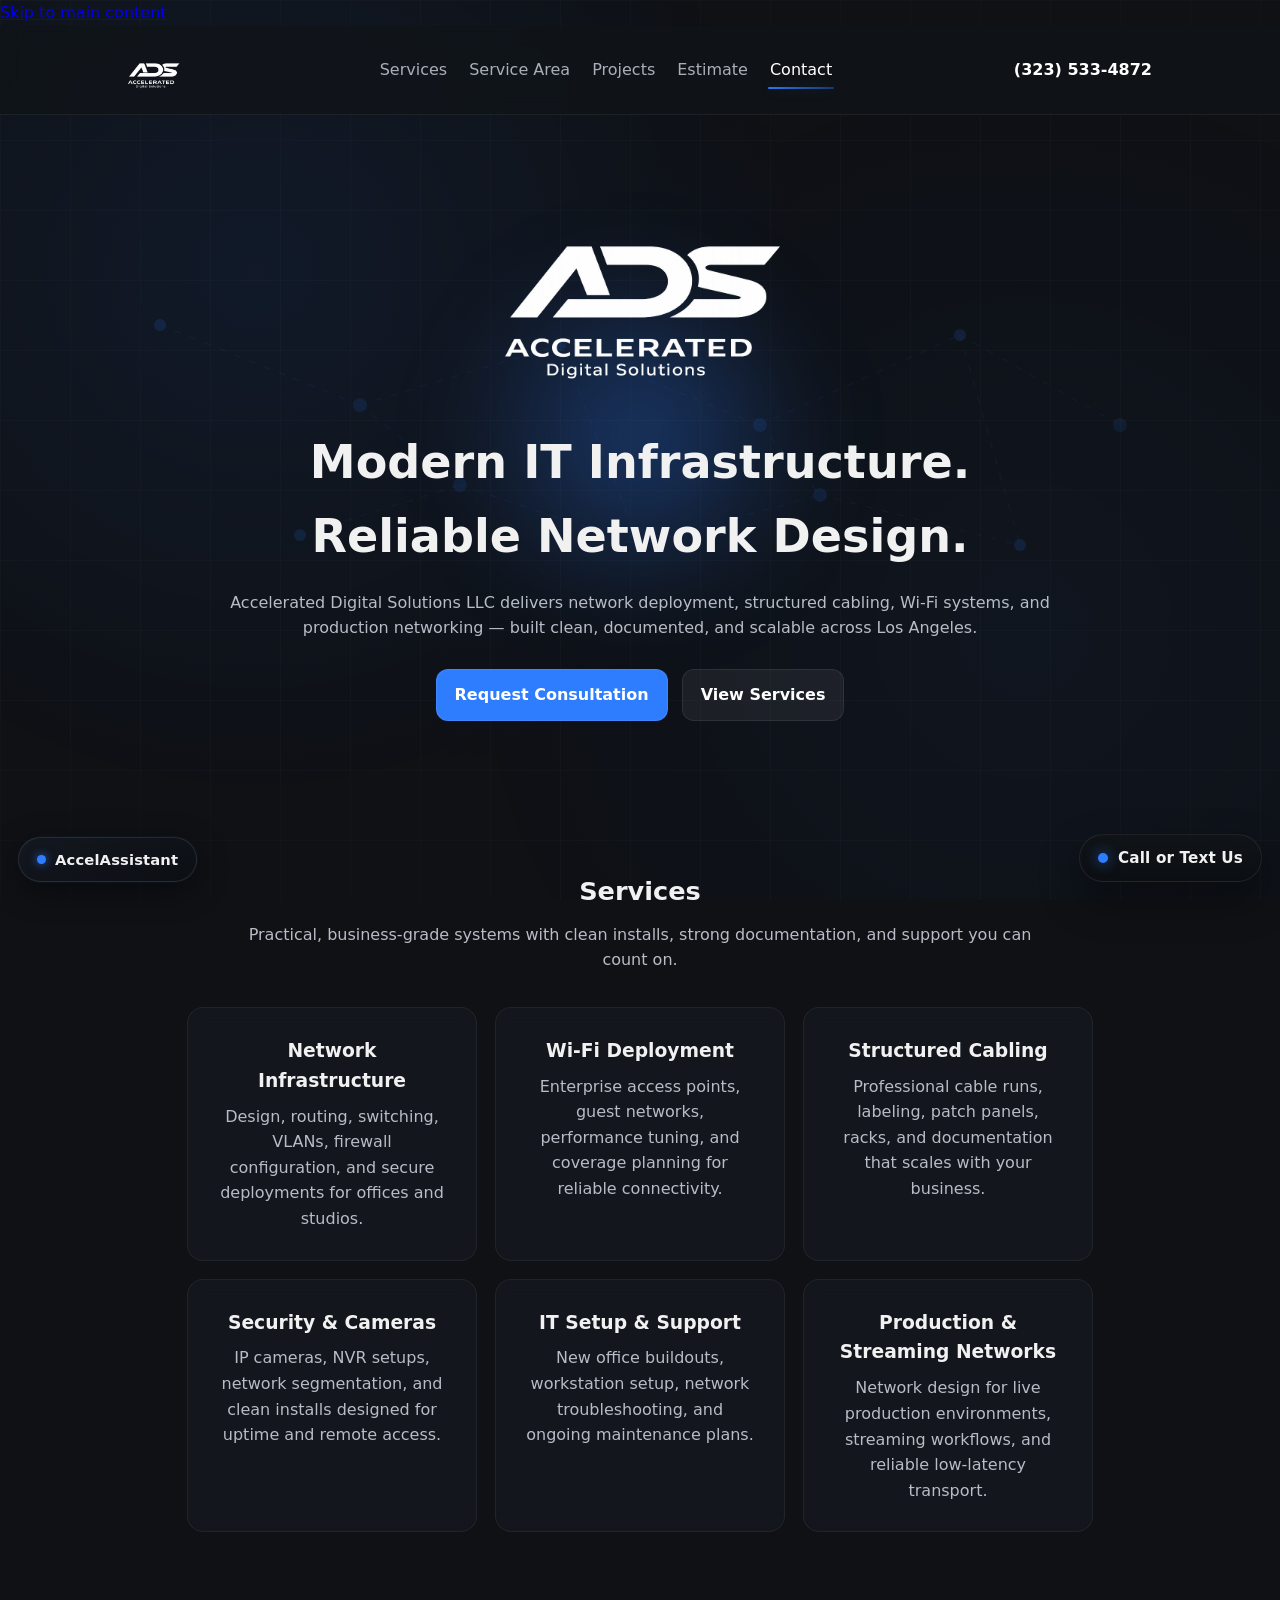
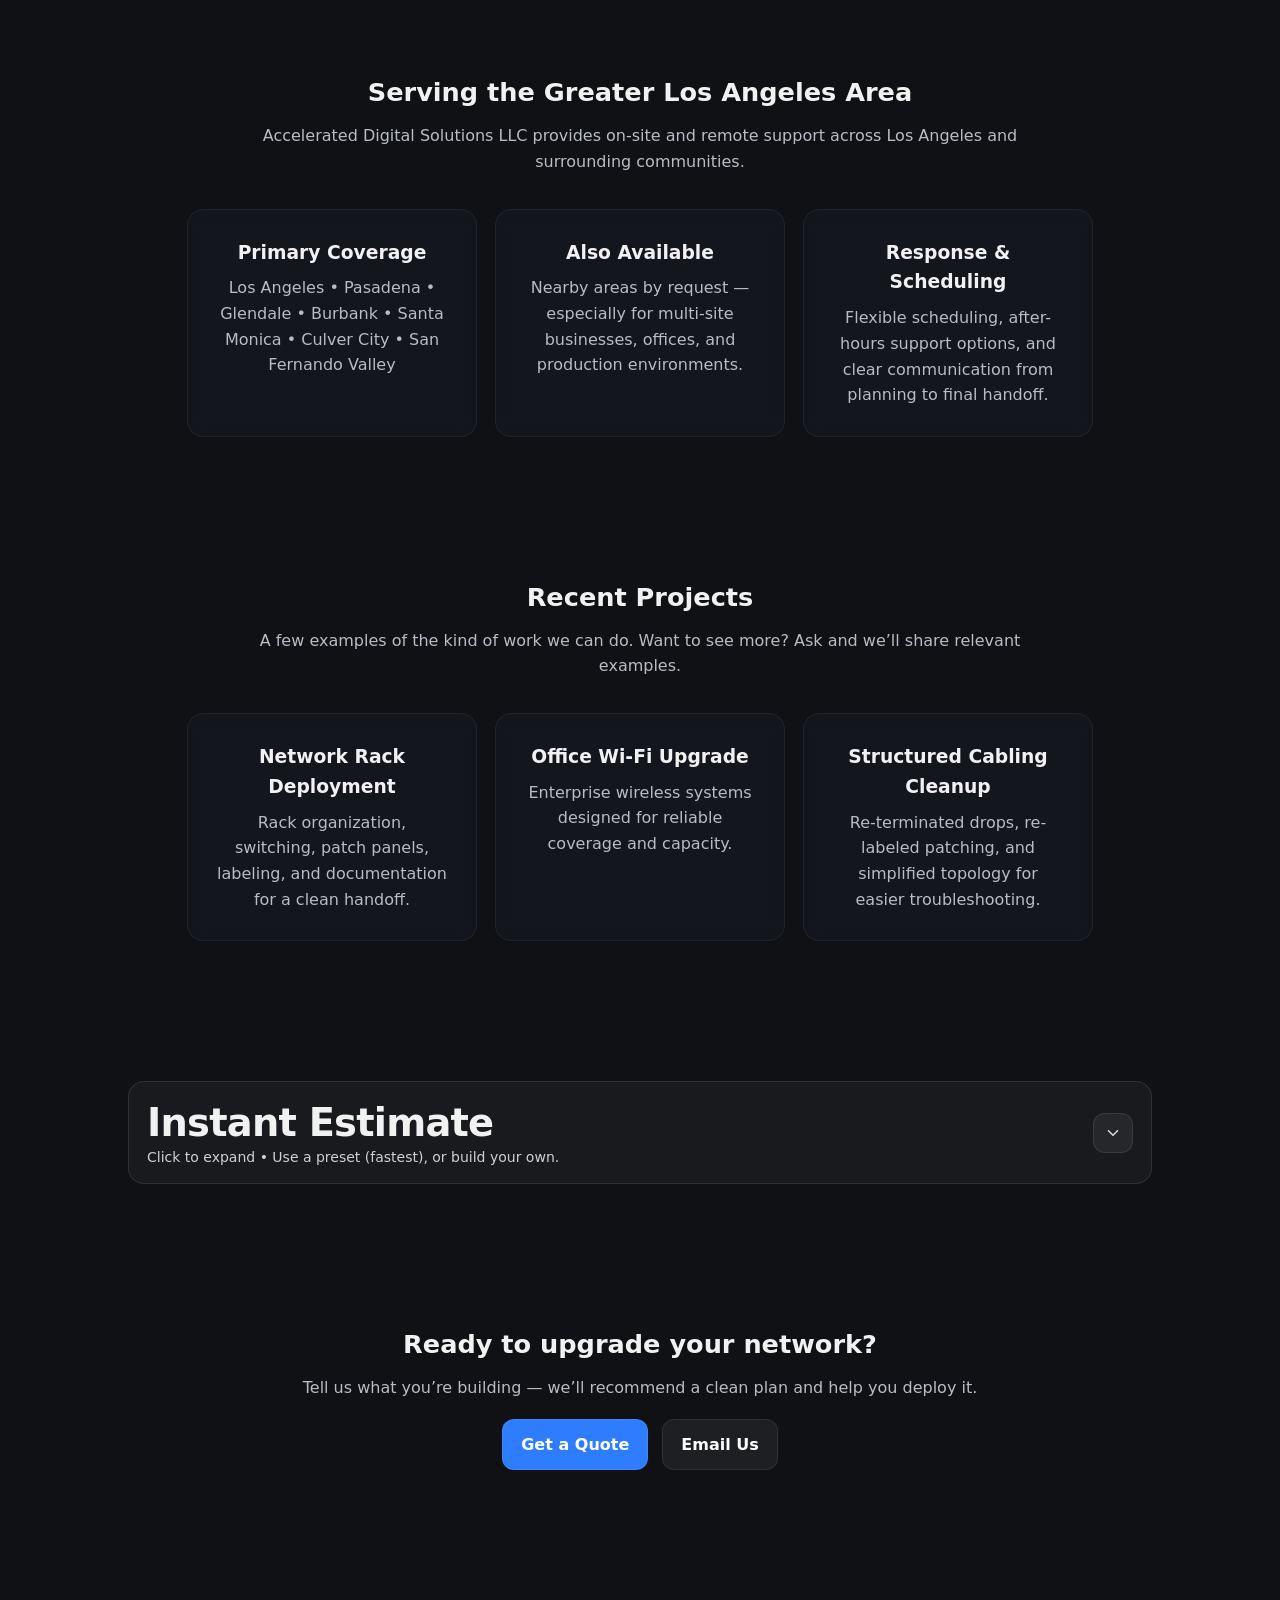
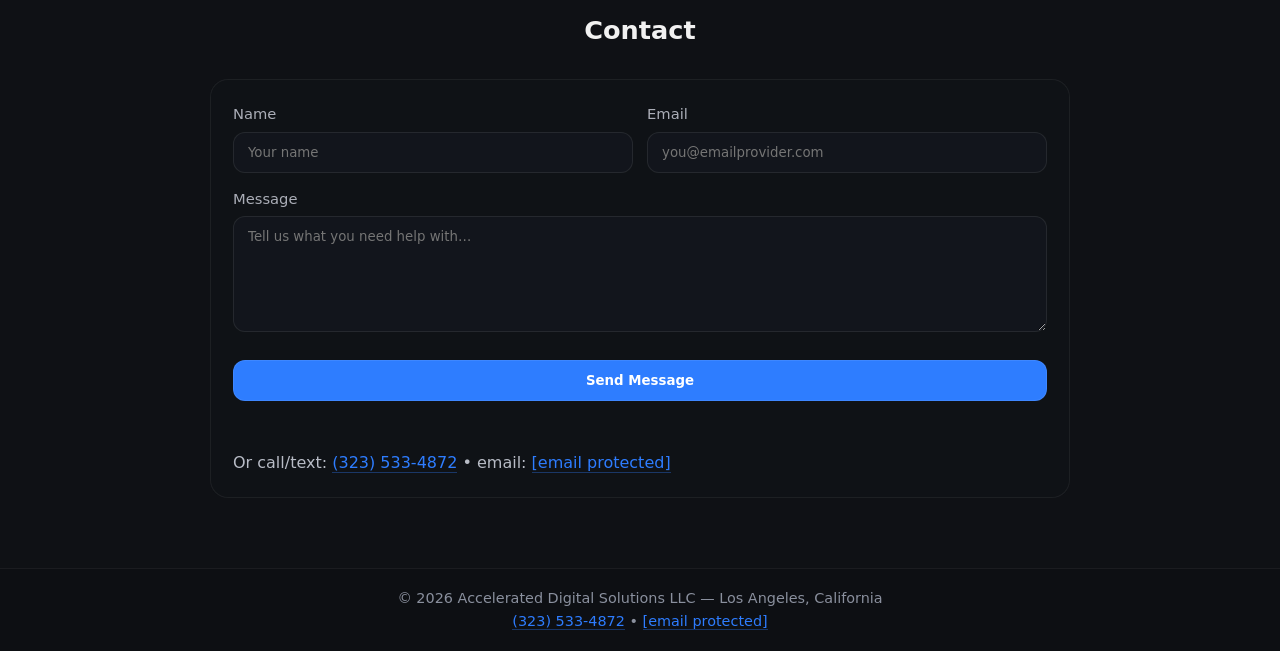
==== index.html @ 16cc645e "Update index.html" ====
<!DOCTYPE html>
<html lang="en">
<head>
  <meta charset="UTF-8" />
  <meta name="viewport" content="width=device-width, initial-scale=1.0" />

  <title>Accelerated Digital Solutions LLC | Los Angeles IT & Network Infrastructure</title>
  <meta name="description" content="Accelerated Digital Solutions LLC provides IT and network infrastructure, Wi-Fi deployment, structured cabling, and production networking throughout the Greater Los Angeles area." />
  <meta name="robots" content="index,follow" />

  <link rel="canonical" href="https://www.accelerateddigital.net/" />

  <link rel="stylesheet" href="style.css?v=2" />
  <link rel="icon" href="assets/favicon.svg" type="image/svg+xml" />

  <!-- Small inline styles for the collapsible header -->
  <style>
    .estimate-toggle {
      width: 100%;
      text-align: left;
      display: flex;
      align-items: center;
      justify-content: space-between;
      gap: 16px;
      background: rgba(255,255,255,0.04);
      border: 1px solid rgba(255,255,255,0.10);
      border-radius: 16px;
      padding: 18px 18px;
      cursor: pointer;
      color: inherit;
      transition: transform .08s ease, background .15s ease, border-color .15s ease;
    }
    .estimate-toggle:hover {
      background: rgba(255,255,255,0.06);
      border-color: rgba(255,255,255,0.16);
    }
    .estimate-toggle:active { transform: translateY(1px); }
    .estimate-toggle:focus-visible {
      outline: 2px solid rgba(255,255,255,0.35);
      outline-offset: 3px;
    }
    .estimate-toggle .title {
      display: flex;
      flex-direction: column;
      gap: 4px;
    }
    .estimate-toggle .title h2 {
      margin: 0;
      font-size: clamp(28px, 3vw, 40px);
      letter-spacing: -0.02em;
    }
    .estimate-toggle .title .sub {
      opacity: 0.85;
      font-size: 14px;
    }
    .estimate-toggle .chev {
      flex: 0 0 auto;
      width: 40px;
      height: 40px;
      border-radius: 12px;
      display: grid;
      place-items: center;
      background: rgba(255,255,255,0.06);
      border: 1px solid rgba(255,255,255,0.10);
      transition: transform .2s ease, background .15s ease, border-color .15s ease;
    }
    .estimate-toggle[aria-expanded="true"] .chev { transform: rotate(180deg); }
    .estimate-toggle svg { width: 18px; height: 18px; opacity: 0.9; }

    /* Collapsible container animation */
    .estimate-collapsible {
      overflow: hidden;
      max-height: 0;
      opacity: 0;
      transform: translateY(-4px);
      transition: max-height .35s ease, opacity .25s ease, transform .25s ease;
    }
    .estimate-collapsible.open {
      opacity: 1;
      transform: translateY(0);
      max-height: 4000px; /* large enough for content */
    }
    .estimate-collapsible .estimate-wrap { margin-top: 18px; }
  </style>
</head>

<body>
  <a class="skip-link" href="#main-content">Skip to main content</a>

  <div class="bg-grid" aria-hidden="true"></div>

  <header class="site-header" id="siteHeader">
    <a class="brand" href="#top" aria-label="Accelerated Digital Solutions">
      <img
        src="assets/ADS%20LOGO%20WHITE%20MONOGRAM.svg?v=1"
        alt="Accelerated Digital Solutions"
        class="brand-logo"
        draggable="false"
      />
    </a>

    <nav class="site-nav" id="siteNav" aria-label="Primary navigation">
      <a href="#services" data-section="services">Services</a>
      <a href="#service-area" data-section="service-area">Service Area</a>
      <a href="#projects" data-section="projects">Projects</a>
      <a href="#estimate" data-section="estimate">Estimate</a>
      <a href="#contact" data-section="contact">Contact</a>
    </nav>

    <div class="contact-phone">
      <a href="tel:+13235334872">(323) 533-4872</a>
    </div>

    <button
      class="nav-hamburger"
      id="navHamburger"
      type="button"
      aria-label="Open navigation menu"
      aria-expanded="false"
      aria-controls="mobileNavPanel"
    >
      <span class="ham-bar"></span>
      <span class="ham-bar"></span>
      <span class="ham-bar"></span>
    </button>
  </header>

  <!-- Mobile nav overlay -->
  <div id="mobileNavPanel" class="mobile-nav-panel" hidden aria-label="Mobile navigation">
    <nav class="mobile-nav-links">
      <a href="#services">Services</a>
      <a href="#service-area">Service Area</a>
      <a href="#projects">Projects</a>
      <a href="#estimate">Estimate</a>
      <a href="#contact">Contact</a>
    </nav>
    <a class="mobile-nav-phone" href="tel:+13235334872">(323) 533-4872</a>
  </div>

  <main id="main-content">
    <section class="hero">
      <svg class="hero-net" viewBox="0 0 1200 520" preserveAspectRatio="none" aria-hidden="true">
        <g class="net-lines">
          <line x1="120" y1="140" x2="320" y2="220" />
          <line x1="320" y1="220" x2="520" y2="160" />
          <line x1="520" y1="160" x2="720" y2="240" />
          <line x1="720" y1="240" x2="920" y2="150" />
          <line x1="920" y1="150" x2="1080" y2="240" />

          <line x1="260" y1="350" x2="420" y2="300" />
          <line x1="420" y1="300" x2="600" y2="360" />
          <line x1="600" y1="360" x2="780" y2="310" />
          <line x1="780" y1="310" x2="980" y2="360" />

          <line x1="320" y1="220" x2="420" y2="300" />
          <line x1="520" y1="160" x2="600" y2="360" />
          <line x1="720" y1="240" x2="780" y2="310" />
          <line x1="920" y1="150" x2="980" y2="360" />
        </g>

        <g class="net-nodes">
          <circle cx="120" cy="140" r="6" />
          <circle cx="320" cy="220" r="7" />
          <circle cx="520" cy="160" r="6" />
          <circle cx="720" cy="240" r="7" />
          <circle cx="920" cy="150" r="6" />
          <circle cx="1080" cy="240" r="7" />

          <circle cx="260" cy="350" r="6" />
          <circle cx="420" cy="300" r="7" />
          <circle cx="600" cy="360" r="6" />
          <circle cx="780" cy="310" r="7" />
          <circle cx="980" cy="360" r="6" />
        </g>
      </svg>

      <img
        src="assets/ADS%20LOGO%20WHITE.svg?v=1"
        class="hero-logo"
        alt="Accelerated Digital Solutions"
        draggable="false"
      />

      <h1>Modern IT Infrastructure.<br>Reliable Network Design.</h1>

      <p>
        Accelerated Digital Solutions LLC delivers network deployment, structured cabling, Wi-Fi systems, and production networking —
        built clean, documented, and scalable across Los Angeles.
      </p>

      <div class="hero-actions">
        <a href="#contact" class="btn">Request Consultation</a>
        <a href="#services" class="btn btn-ghost">View Services</a>
      </div>
    </section>

    <section id="services" class="section" data-observe aria-label="Services">
      <h2>Services</h2>
      <p class="section-text">
        Practical, business-grade systems with clean installs, strong documentation, and support you can count on.
      </p>

      <div class="cards">
        <div class="card reveal">
          <h3>Network Infrastructure</h3>
          <p>Design, routing, switching, VLANs, firewall configuration, and secure deployments for offices and studios.</p>
        </div>

        <div class="card reveal">
          <h3>Wi-Fi Deployment</h3>
          <p>Enterprise access points, guest networks, performance tuning, and coverage planning for reliable connectivity.</p>
        </div>

        <div class="card reveal">
          <h3>Structured Cabling</h3>
          <p>Professional cable runs, labeling, patch panels, racks, and documentation that scales with your business.</p>
        </div>

        <div class="card reveal">
          <h3>Security & Cameras</h3>
          <p>IP cameras, NVR setups, network segmentation, and clean installs designed for uptime and remote access.</p>
        </div>

        <div class="card reveal">
          <h3>IT Setup & Support</h3>
          <p>New office buildouts, workstation setup, network troubleshooting, and ongoing maintenance plans.</p>
        </div>

        <div class="card reveal">
          <h3>Production & Streaming Networks</h3>
          <p>Network design for live production environments, streaming workflows, and reliable low-latency transport.</p>
        </div>
      </div>
    </section>

    <section id="service-area" class="section" data-observe aria-label="Service Area">
      <h2>Serving the Greater Los Angeles Area</h2>
      <p class="section-text">
        Accelerated Digital Solutions LLC provides on-site and remote support across Los Angeles and surrounding communities.
      </p>

      <div class="cards">
        <div class="card reveal">
          <h3>Primary Coverage</h3>
          <p>Los Angeles • Pasadena • Glendale • Burbank • Santa Monica • Culver City • San Fernando Valley</p>
        </div>

        <div class="card reveal">
          <h3>Also Available</h3>
          <p>Nearby areas by request — especially for multi-site businesses, offices, and production environments.</p>
        </div>

        <div class="card reveal">
          <h3>Response & Scheduling</h3>
          <p>Flexible scheduling, after-hours support options, and clear communication from planning to final handoff.</p>
        </div>
      </div>
    </section>

    <section id="projects" class="section" data-observe aria-label="Recent Projects">
      <h2>Recent Projects</h2>
      <p class="section-text">
        A few examples of the kind of work we can do. Want to see more? Ask and we’ll share relevant examples.
      </p>

      <div class="cards">
        <div class="card reveal">
          <h3>Network Rack Deployment</h3>
          <p>Rack organization, switching, patch panels, labeling, and documentation for a clean handoff.</p>
        </div>

        <div class="card reveal">
          <h3>Office Wi-Fi Upgrade</h3>
          <p>Enterprise wireless systems designed for reliable coverage and capacity.</p>
        </div>

        <div class="card reveal">
          <h3>Structured Cabling Cleanup</h3>
          <p>Re-terminated drops, re-labeled patching, and simplified topology for easier troubleshooting.</p>
        </div>
      </div>
    </section>

    <!-- ===== Estimate Section (moved here, collapsible) ===== -->
    <section id="estimate" class="section" data-observe aria-label="Instant Estimate">
      <button
        class="estimate-toggle"
        id="estimateToggle"
        type="button"
        aria-expanded="false"
        aria-controls="estimatePanel"
      >
        <div class="title">
          <h2>Instant Estimate</h2>
          <div class="sub">Click to expand • Use a preset (fastest), or build your own.</div>
        </div>

        <div class="chev" aria-hidden="true">
          <svg viewBox="0 0 24 24" fill="none">
            <path d="M6 9l6 6 6-6" stroke="currentColor" stroke-width="2" stroke-linecap="round" stroke-linejoin="round"/>
          </svg>
        </div>
      </button>

      <div id="estimatePanel" class="estimate-collapsible" hidden>
        <p class="section-text" style="margin-top:16px;">
          If you don’t already have UniFi, choose <strong>UDM Pro</strong>.
        </p>

        <div class="estimate-wrap">
          <div class="estimate-grid">
            <!-- LEFT: Inputs -->
            <div class="estimate-card">
              <h3>Quick Start Presets</h3>
              <p class="hint">Pick one to auto-fill. You can tweak anything afterward.</p>

              <div class="row" style="margin-top:12px;">
                <div class="field">
                  <label for="presetSelect">Typical Setup</label>
                  <select id="presetSelect">
                    <option value="none">Choose a preset…</option>
                    <option value="homeSmall">Small Home</option>
                    <option value="homeLarge">Large Home</option>
                    <option value="retail">Retail / Small Business</option>
                    <option value="office">Office / Multi-room</option>
                    <option value="camerasOnly">Cameras Only</option>
                  </select>
                  <div class="hint" id="presetHint">Tip: “Retail” is a great starting point for most storefronts.</div>
                </div>

                <div class="field">
                  <label for="applyPresetBtn" class="sr-only">Apply selected preset</label>
                  <button class="btn" id="applyPresetBtn" type="button" aria-describedby="presetHint">Apply Preset</button>
                  <div class="hint">One click fill — doesn’t lock anything.</div>
                </div>
              </div>

              <div class="divider"></div>

              <h3>Coverage Helper</h3>
              <p class="hint">Don’t know how many access points? Enter basic info and we’ll recommend a starting point.</p>

              <div class="row" style="margin-top:12px;">
                <div class="field">
                  <label for="sqft">Square footage</label>
                  <input id="sqft" type="number" min="200" value="1800" />
                  <div class="hint">Rough estimate is fine.</div>
                </div>

                <div class="field">
                  <label for="floors">Floors</label>
                  <select id="floors">
                    <option value="1">1</option>
                    <option value="2" selected>2</option>
                    <option value="3">3+</option>
                  </select>
                  <div class="hint">More floors usually means more APs.</div>
                </div>
              </div>

              <div class="row" style="margin-top:12px;">
                <div class="field">
                  <label for="needOutdoor">Outdoor coverage</label>
                  <select id="needOutdoor">
                    <option value="no" selected>No</option>
                    <option value="yes">Yes</option>
                  </select>
                  <div class="hint">Patio / yard / exterior areas.</div>
                </div>

                <div class="field">
                  <label for="applyCoverageBtn" class="sr-only">Apply coverage recommendation</label>
                  <button class="btn btn-ghost" id="applyCoverageBtn" type="button" aria-describedby="coverageResult">Apply Recommendation</button>
                  <div class="hint" id="coverageResult">Recommendation will appear here.</div>
                </div>
              </div>

              <div class="divider"></div>

              <h3>Build Your System</h3>
              <p class="hint">Indoor AP: <strong>U7 Pro</strong> • Outdoor AP: <strong>U6 Mesh</strong></p>

              <div class="row">
                <div class="field">
                  <label for="qtyIndoor">Indoor APs (U7 Pro)</label>
                  <input id="qtyIndoor" type="number" min="0" value="2" />
                  <div class="hint">Unit: <span data-price-label="u7pro">$—</span></div>
                </div>

                <div class="field">
                  <label for="qtyOutdoor">Outdoor APs (U6 Mesh)</label>
                  <input id="qtyOutdoor" type="number" min="0" value="0" />
                  <div class="hint">Unit: <span data-price-label="u6mesh">$—</span></div>
                </div>
              </div>

              <div class="divider"></div>

              <h4>Cameras (UniFi Protect)</h4>
              <div class="row">
                <div class="field">
                  <label for="qtyG5Bullet">G5 Bullet</label>
                  <input id="qtyG5Bullet" type="number" min="0" value="0" />
                  <div class="hint">Unit: <span data-price-label="g5bullet">$—</span></div>
                </div>

                <div class="field">
                  <label for="qtyG5Flex">G5 Flex</label>
                  <input id="qtyG5Flex" type="number" min="0" value="0" />
                  <div class="hint">Unit: <span data-price-label="g5flex">$—</span></div>
                </div>
              </div>

              <div class="row" style="margin-top:14px;">
                <div class="field">
                  <label for="qtyG5Turret">G5 Turret Ultra</label>
                  <input id="qtyG5Turret" type="number" min="0" value="0" />
                  <div class="hint">Unit: <span data-price-label="g5turretultra">$—</span></div>
                </div>

                <div class="field">
                  <label for="runs">New Cat6 drops</label>
                  <input id="runs" type="number" min="0" value="4" />
                  <div class="hint">Includes termination + test</div>
                </div>
              </div>

              <div class="divider"></div>

              <h4>Core UniFi Hardware</h4>
              <div class="row">
                <div class="field">
                  <label for="consoleSelect">UniFi Console (controller)</label>
                  <select id="consoleSelect">
                    <option value="none">Already have one / none</option>
                    <option value="udmpro">Dream Machine Pro (UDM Pro)</option>
                    <option value="cloudkeyplus">Cloud Key Gen2 Plus</option>
                  </select>
                  <div class="hint">
                    UDM Pro: <span data-price-label="udmpro">$—</span> •
                    CK G2+: <span data-price-label="cloudkeyplus">$—</span>
                  </div>
                </div>

                <div class="field">
                  <label for="nvrSelect">Recorder (for cameras)</label>
                  <select id="nvrSelect">
                    <option value="none">No / already have one</option>
                    <option value="unvr">UNVR</option>
                  </select>
                  <div class="hint">UNVR: <span data-price-label="unvr">$—</span></div>
                </div>
              </div>

              <div class="row" style="margin-top:14px;">
                <div class="field">
                  <label for="poeSelect">PoE Switch</label>
                  <select id="poeSelect">
                    <option value="none">Already have one / none</option>
                    <option value="usw16poe">USW 16 PoE</option>
                    <option value="usw24poe">USW 24 PoE</option>
                  </select>
                  <div class="hint">
                    16 PoE: <span data-price-label="usw16poe">$—</span> •
                    24 PoE: <span data-price-label="usw24poe">$—</span>
                  </div>
                </div>

                <div class="field">
                  <label for="internetReady">Internet modem / ISP handoff</label>
                  <select id="internetReady">
                    <option value="yes">Already available</option>
                    <option value="unsure">Not sure</option>
                  </select>
                  <div class="hint">If “Not sure”, we’ll confirm during the site walk.</div>
                </div>
              </div>

              <div class="divider"></div>

              <h4>Install Package</h4>
              <div class="row">
                <div class="field">
                  <label for="laborTier">Tier</label>
                  <select id="laborTier">
                    <option value="standard">Standard</option>
                    <option value="premium">Premium (neater rack + labeling)</option>
                  </select>
                </div>

                <div class="field">
                  <label for="travelFee">Trip Fee</label>
                  <select id="travelFee">
                    <option value="0">$0 (waived)</option>
                    <option value="35">$35</option>
                    <option value="65">$65</option>
                  </select>
                </div>
              </div>

              <div class="actions">
                <button class="btn btn-ghost" id="resetBtn" type="button">Reset</button>
                <button class="btn" id="copyBtn" type="button">Copy Estimate</button>
              </div>

              <div class="divider"></div>

              <h3>Email This Estimate</h3>
              <p class="hint">We’ll email a copy to you.</p>

              <form id="estimateEmailForm" class="estimate-email" novalidate>
                <div class="row" style="margin-top:12px;">
                  <div class="field">
                    <label for="estName">Name</label>
                    <input id="estName" type="text" placeholder="Your name" required autocomplete="name" />
                  </div>
                  <div class="field">
                    <label for="estEmail">Email</label>
                    <input id="estEmail" type="email" placeholder="you@emailprovider.com" required autocomplete="email" />
                  </div>
                </div>

                <div class="field" style="margin-top:12px;">
                  <label for="estNotes">Notes (optional)</label>
                  <input id="estNotes" type="text" placeholder="Anything you want us to know (site details, timeline, etc.)" />
                </div>

                <div class="field field-full turnstile-row" style="margin-top:12px;">
                  <div
                    class="cf-turnstile"
                    data-sitekey="0x4AAAAAAClxR7FVt3S2YrrD"
                    data-response-field-name="est-turnstile-response"
                  ></div>
                </div>

                <div class="actions" style="margin-top:12px;">
                  <button class="btn" id="emailEstimateBtn" type="submit">Send Estimate</button>
                  <div class="hint" id="estimateEmailStatus" aria-live="polite"></div>
                </div>
              </form>

              <p class="disclaimer">
                Disclaimer: Estimate only. Final pricing depends on site conditions (attic/wall access, cable distance, mounting),
                taxes/shipping, and availability.
              </p>
            </div>

            <!-- RIGHT: Output -->
            <div class="estimate-card estimate-out">
              <div class="out-top">
                <h3>Estimate Total</h3>
                <div class="updated" id="priceStatus">Loading pricing…</div>
              </div>

              <div class="total" id="grandTotal">$0</div>
              <div class="range" id="subTotals">Hardware $0 • Labor/Wiring $0</div>

              <div class="breakdown" id="breakdown"></div>

              <div class="bd-note" style="margin-top:14px;">
                Want this confirmed? Email the estimate above, or use the contact form below.
              </div>
            </div>
          </div>
        </div>
      </div>
    </section>
    <!-- ===== /Estimate Section ===== -->

    <section id="cta" class="section">
      <h2>Ready to upgrade your network?</h2>
      <p class="section-text">Tell us what you’re building — we’ll recommend a clean plan and help you deploy it.</p>
      <div class="hero-actions" style="margin-top: 18px;">
        <a href="#contact" class="btn">Get a Quote</a>
        <a href="/cdn-cgi/l/email-protection#6b02050d042b0a08080e070e190a1f0e0f0f020c021f0a0745050e1f54181e09010e081f56280405181e071f0a1f0204054e595b390e1a1e0e181f4e595b464e595b2a08080e070e190a1f0e0f4e595b2f020c021f0a074e595b3804071e1f02040518" class="btn btn-ghost">Email Us</a>
      </div>
    </section>

    <section id="contact" class="section" data-observe aria-label="Contact">
      <h2>Contact</h2>

      <div class="contact-wrap">
        <form id="contactForm" class="contact-form" novalidate>
          <input type="text" name="fax" id="fax" autocomplete="off" tabindex="-1" aria-hidden="true" />

          <div class="field">
            <label for="name">Name</label>
            <input type="text" name="name" id="name" placeholder="Your name" required autocomplete="name" />
          </div>

          <div class="field">
            <label for="email">Email</label>
            <input type="email" name="email" id="email" placeholder="you@emailprovider.com" required autocomplete="email" />
          </div>

          <div class="field field-full">
            <label for="message">Message</label>
            <textarea name="message" id="message" placeholder="Tell us what you need help with…" rows="6" required></textarea>
          </div>

          <div class="field field-full turnstile-row">
            <div
              class="cf-turnstile"
              data-sitekey="0x4AAAAAAClxR7FVt3S2YrrD"
              data-response-field-name="contact-turnstile-response"
            ></div>
          </div>

          <div class="field field-full actions-row">
            <button class="btn" type="submit">Send Message</button>
            <p id="formStatus" class="form-status" aria-live="polite"></p>
          </div>

          <p class="contact-alt">
            Or call/text:
            <a class="link" href="tel:+13235334872">(323) 533-4872</a>
            • email:
            <a class="link" href="/cdn-cgi/l/email-protection#e881868e87a8898b8b8d848d9a899c8d8c8c818f819c8984c6868d9c"><span class="__cf_email__" data-cfemail="31585f575e71505252545d5443504554555558565845505d1f5f5445">[email&#160;protected]</span></a>
          </p>
        </form>
      </div>
    </section>
  </main>

  <footer class="site-footer">
    <div class="site-footer-inner">
      <div>© 2026 Accelerated Digital Solutions LLC — Los Angeles, California</div>
      <div class="site-footer-links">
        <a class="link" href="tel:+13235334872">(323) 533-4872</a>
        <span aria-hidden="true">•</span>
        <a class="link" href="/cdn-cgi/l/email-protection#325b5c545d72535151575e574053465756565b555b46535e1c5c5746"><span class="__cf_email__" data-cfemail="bcd5d2dad3fcdddfdfd9d0d9ceddc8d9d8d8d5dbd5c8ddd092d2d9c8">[email&#160;protected]</span></a>
      </div>
    </div>
  </footer>

  <script data-cfasync="false" src="/cdn-cgi/scripts/5c5dd728/cloudflare-static/email-decode.min.js"></script><script src="https://challenges.cloudflare.com/turnstile/v0/api.js" async defer></script>
  <script src="quote.js?v=5" defer></script>
  <script src="accel-assistant.js" defer></script>

  <script>
    (function () {
      const header = document.getElementById("siteHeader");
      const onScroll = () => header.classList.toggle("scrolled", (window.scrollY || 0) > 10);
      window.addEventListener("scroll", onScroll, { passive: true });
      onScroll();
    })();

    (function () {
      const navLinks = Array.from(document.querySelectorAll(".site-nav a[data-section]"));
      const sections = Array.from(document.querySelectorAll("section[data-observe]"));
      const setActive = (id) => navLinks.forEach(a => a.classList.toggle("active", a.dataset.section === id));

      const io = new IntersectionObserver((entries) => {
        const visible = entries.filter(e => e.isIntersecting).sort((a, b) => b.intersectionRatio - a.intersectionRatio)[0];
        if (visible?.target?.id) setActive(visible.target.id);
      }, { threshold: [0.2, 0.35, 0.5, 0.65], rootMargin: "-20% 0px -60% 0px" });

      sections.forEach(s => io.observe(s));
      setActive("services");
    })();

    (function () {
      const cards = Array.from(document.querySelectorAll(".card.reveal"));
      const io = new IntersectionObserver((entries) => {
        entries.forEach(e => { if (e.isIntersecting) e.target.classList.add("visible"); });
      }, { threshold: 0.18 });
      cards.forEach(c => io.observe(c));
    })();

    (function () {
      const cards = Array.from(document.querySelectorAll(".card"));
      cards.forEach(card => {
        card.addEventListener("mousemove", (e) => {
          const r = card.getBoundingClientRect();
          card.style.setProperty("--mx", (e.clientX - r.left) + "px");
          card.style.setProperty("--my", (e.clientY - r.top) + "px");
        });
      });
    })();

    // Collapsible Estimate section
    (function () {
      const btn = document.getElementById("estimateToggle");
      const panel = document.getElementById("estimatePanel");
      if (!btn || !panel) return;

      const prefersReduce = window.matchMedia && window.matchMedia("(prefers-reduced-motion: reduce)").matches;

      function setOpen(open) {
        btn.setAttribute("aria-expanded", open ? "true" : "false");
        if (open) {
          panel.hidden = false;
          // allow layout before adding class (for transition)
          requestAnimationFrame(() => panel.classList.add("open"));
          if (!prefersReduce) {
            // scroll header into view slightly when opening
            setTimeout(() => {
              const top = btn.getBoundingClientRect().top + window.scrollY - 90;
              window.scrollTo({ top, behavior: "smooth" });
            }, 80);
          }
        } else {
          panel.classList.remove("open");
          // wait for transition then hide
          setTimeout(() => { panel.hidden = true; }, prefersReduce ? 0 : 260);
        }
      }

      btn.addEventListener("click", () => {
        const isOpen = btn.getAttribute("aria-expanded") === "true";
        setOpen(!isOpen);
      });

      // optional: open if URL has #estimate and ?open=1
      const shouldAutoOpen = (location.hash === "#estimate") && (new URLSearchParams(location.search).get("open") === "1");
      if (shouldAutoOpen) setOpen(true);
    })();

    // Contact form submit (unchanged except token field name)
    (function () {
      const form = document.getElementById("contactForm");
      const statusEl = document.getElementById("formStatus");
      if (!form) return;

      form.addEventListener("submit", async (e) => {
        e.preventDefault();
        statusEl.textContent = "Sending…";

        const payload = {
          name: document.getElementById("name").value.trim(),
          email: document.getElementById("email").value.trim(),
          message: document.getElementById("message").value.trim(),
          fax: document.getElementById("fax").value.trim(),
          turnstileToken: form["contact-turnstile-response"].value
        };

        if (!payload.name || !payload.email || !payload.message) { statusEl.textContent = "Please complete all fields."; return; }
        if (!payload.turnstileToken) { statusEl.textContent = "Please complete the verification."; return; }

        try {
          const res = await fetch("/api/contact", {
            method: "POST",
            headers: { "Content-Type": "application/json" },
            body: JSON.stringify(payload)
          });

          const data = await res.json().catch(() => ({}));
          if (!res.ok) { statusEl.textContent = data?.error || "Could not send. Please try again."; return; }

          statusEl.textContent = "Message sent! I’ll reply soon. If you don’t see a confirmation email, check your spam folder.";
          form.reset();
          if (window.turnstile) window.turnstile.reset();
        } catch {
          statusEl.textContent = "Network error. Please try again.";
        }
      });
    })();
  </script>
  <script>
    (function () {
      const hamburger = document.getElementById('navHamburger');
      const panel = document.getElementById('mobileNavPanel');
      if (!hamburger || !panel) return;

      const setOpen = (open) => {
        hamburger.setAttribute('aria-expanded', open ? 'true' : 'false');
        hamburger.classList.toggle('is-open', open);
        panel.hidden = !open;
        document.body.classList.toggle('nav-open', open);
      };

      hamburger.addEventListener('click', () => {
        setOpen(hamburger.getAttribute('aria-expanded') !== 'true');
      });

      // Close when a link is clicked
      panel.querySelectorAll('a').forEach(link => {
        link.addEventListener('click', () => setOpen(false));
      });

      // Close on Escape
      document.addEventListener('keydown', (e) => {
        if (e.key === 'Escape') setOpen(false);
      });
    })();
  </script>

  <div class="floating-contact" id="floatingContact">
    <button
      class="floating-contact-toggle"
      id="floatingContactToggle"
      type="button"
      aria-expanded="false"
      aria-controls="floatingContactPanel"
    >
      <span class="floating-contact-dot" aria-hidden="true"></span>
      Call or Text Us
    </button>

    <div class="floating-contact-panel" id="floatingContactPanel" hidden>
      <div class="floating-contact-card">
        <p class="floating-contact-eyebrow">Accelerated Digital Solutions</p>
        <a class="floating-contact-number" href="tel:+13235334872">(323) 533-4872</a>
        <p class="floating-contact-subtext">Call or text for a quote, walkthrough, or quick question.</p>

        <div class="floating-contact-actions">
          <a
            class="floating-contact-action primary"
            href="tel:+13235334872"
            data-mobile-href="tel:+13235334872"
            data-desktop-copy="(323) 533-4872"
          >
            Call
          </a>

          <a
            class="floating-contact-action ghost"
            href="sms:+13235334872?body=Hi%20ADS%2C%20I%E2%80%99d%20like%20to%20get%20a%20quote."
            data-mobile-href="sms:+13235334872?body=Hi%20ADS%2C%20I%E2%80%99d%20like%20to%20get%20a%20quote."
            data-desktop-copy="(323) 533-4872"
          >
            Text
          </a>
        </div>

        <p class="floating-contact-feedback" id="floatingContactFeedback" aria-live="polite"></p>
      </div>
    </div>
  </div>

  <script>
    (function () {
      const wrapper = document.getElementById('floatingContact');
      const toggle = document.getElementById('floatingContactToggle');
      const panel = document.getElementById('floatingContactPanel');
      const feedback = document.getElementById('floatingContactFeedback');

      if (!wrapper || !toggle || !panel) return;

      const isMobileLike = () => {
        return window.matchMedia('(max-width: 720px), (pointer: coarse)').matches;
      };

      const setOpen = (open) => {
        wrapper.classList.toggle('open', open);
        toggle.setAttribute('aria-expanded', open ? 'true' : 'false');
        panel.hidden = !open;
      };

      const showFeedback = (message) => {
        if (!feedback) return;
        feedback.textContent = message;
        window.clearTimeout(showFeedback._timer);
        showFeedback._timer = window.setTimeout(() => {
          feedback.textContent = '';
        }, 2200);
      };

      toggle.addEventListener('click', function () {
        setOpen(!wrapper.classList.contains('open'));
      });

      document.addEventListener('click', function (event) {
        if (!wrapper.contains(event.target)) {
          setOpen(false);
        }
      });

      document.addEventListener('keydown', function (event) {
        if (event.key === 'Escape') {
          setOpen(false);
        }
      });

      wrapper.querySelectorAll('.floating-contact-action').forEach((link) => {
        link.addEventListener('click', async function (event) {
          const mobileHref = link.getAttribute('data-mobile-href');
          const desktopCopy = link.getAttribute('data-desktop-copy');

          if (isMobileLike()) {
            return;
          }

          if (desktopCopy) {
            event.preventDefault();
            try {
              await navigator.clipboard.writeText(desktopCopy);
              showFeedback('Number copied!');
            } catch {
              showFeedback(desktopCopy);
            }
          }
        });
      });
    })();
  </script>
</body>
</html>
---- style.css ----
html {
  scroll-behavior: smooth;
}

/* Offset anchor targets so sticky header doesn't cover the section */
section[id] {
  scroll-margin-top: 80px;
}

* {
  margin: 0;
  padding: 0;
  box-sizing: border-box;
  font-family: "Segoe UI", system-ui, -apple-system, Arial, sans-serif;
}

:root{
  --bg: #0f1115;
  --panel: rgba(21,24,31,0.82);
  --text: #f1f1f1;
  --muted: #b8bcc6;
  --accent: #2e7dff;
  --border: rgba(255,255,255,0.08);
}

body {
  background-color: var(--bg);
  color: var(--text);
  line-height: 1.6;
  overflow-x: hidden;
}

/* ===== Animated background grid ===== */
.bg-grid{
  position: fixed;
  inset: 0;
  z-index: -2;
  pointer-events: none;
  opacity: 0.45;

  background-image:
    linear-gradient(to right, rgba(255,255,255,0.04) 1px, transparent 1px),
    linear-gradient(to bottom, rgba(255,255,255,0.04) 1px, transparent 1px),
    radial-gradient(circle at 20% 30%, rgba(46,125,255,0.20), transparent 45%),
    radial-gradient(circle at 80% 70%, rgba(46,125,255,0.10), transparent 50%);

  background-size:
    70px 70px,
    70px 70px,
    100% 100%,
    100% 100%;

  animation: gridDrift 24s linear infinite;
}

@keyframes gridDrift{
  0% {background-position:0 0,0 0,0 0,0 0;}
  100% {background-position:200px 150px,150px 200px,0 0,0 0;}
}

@media (prefers-reduced-motion: reduce){
  .bg-grid{ animation: none; }
  html { scroll-behavior: auto; }
}

/* ===== Header ===== */
.site-header {
  display:flex;
  justify-content:space-between;
  align-items:center;
  padding:18px 10%;
  position:sticky;
  top:0;
  z-index:10;
  background:rgba(17,20,24,0.75);
  backdrop-filter:blur(10px);
  border-bottom:1px solid rgba(255,255,255,0.06);
  transition: padding .22s ease, background-color .22s ease, box-shadow .22s ease, border-color .22s ease;
}

.site-header.scrolled{
  padding:10px 10%;
  background:rgba(10,12,15,0.90);
  border-bottom-color: rgba(255,255,255,0.08);
  box-shadow:0 10px 30px rgba(0,0,0,.35);
}

.brand{
  display:inline-flex;
  align-items:center;
  line-height: 0;
  text-decoration:none;
}
.contact-phone a {
  font-weight: 600;
  color: #ffffff;
  text-decoration: none;
  font-size: 16px;
}

.contact-phone a:hover {
  text-decoration: underline;
}
.brand-logo{
  width:52px;
  height:52px;
  transition: transform .2s ease, filter .22s ease, width .22s ease, height .22s ease;
}

.site-header.scrolled .brand-logo{
  width:44px;
  height:44px;
}

.brand:hover .brand-logo{
  filter:
    drop-shadow(0 0 14px rgba(46,125,255,0.35))
    drop-shadow(0 0 30px rgba(46,125,255,0.22));
  transform:scale(1.05);
}


.contact-phone a{ font-weight:600; color:#ffffff; text-decoration:none; font-size:16px; }
.contact-phone a:hover{ text-decoration:underline; }
/* Nav + Active highlight */
.site-nav{
  display:flex;
  align-items:center;
}

.site-nav a{
  color:var(--muted);
  margin-left:18px;
  text-decoration:none;
  transition: color .2s ease, opacity .2s ease;
  position: relative;
  padding: 10px 2px;
  opacity: 0.92;
}

.site-nav a:hover{
  color:white;
  opacity: 1;
}

.site-nav a.active{
  color: white;
  opacity: 1;
}

.site-nav a.active::after{
  content:"";
  position:absolute;
  left:0;
  right:0;
  bottom: 3px;
  height:2px;
  border-radius: 2px;
  background: linear-gradient(90deg, rgba(46,125,255,0.95), rgba(46,125,255,0.35));
  box-shadow: 0 0 14px rgba(46,125,255,0.18);
}

/* ===== Hero ===== */
.hero{
  padding:110px 10% 80px;
  text-align:center;
  position:relative;
  overflow: hidden;
}

/* network topology SVG layer */
.hero-net{
  position:absolute;
  left:50%;
  top:70px;
  width: 1200px;
  height: 520px;
  transform: translate(-50%, 0);
  opacity: 0.18;
  z-index: 0;
  pointer-events: none;
  filter: drop-shadow(0 0 20px rgba(46,125,255,0.12));
}

.hero-net .net-lines line{
  stroke: rgba(46,125,255,0.40);
  stroke-width: 1.4;
  stroke-linecap: round;
  stroke-dasharray: 6 10;
  animation: dashMove 10s linear infinite;
}

@keyframes dashMove{
  0%{ stroke-dashoffset: 0; }
  100%{ stroke-dashoffset: -160; }
}

.hero-net .net-nodes circle{
  fill: rgba(46,125,255,0.85);
  opacity: 0.9;
  transform-origin: center;
  animation: nodePulse 4.5s ease-in-out infinite;
}

.hero-net .net-nodes circle:nth-child(2n){
  animation-duration: 5.6s;
  opacity: 0.75;
}
.hero-net .net-nodes circle:nth-child(3n){
  animation-duration: 6.8s;
  opacity: 0.65;
}

@keyframes nodePulse{
  0%, 100%{ transform: scale(1); filter: blur(0px); }
  50%{ transform: scale(1.25); filter: blur(0.2px); }
}

/* Full hero logo */
.hero-logo{
  width:300px;
  max-width:85%;
  margin-bottom:28px;
  position:relative;
  z-index:2;
  opacity:0;
  animation:logoFade 1.2s ease forwards;
}

/* Subtle animated glow behind hero logo */
.hero::before{
  content:"";
  position:absolute;
  top:110px;
  left:50%;
  transform:translateX(-50%);
  width:420px;
  height:420px;
  background:radial-gradient(circle,
    rgba(46,125,255,0.35) 0%,
    rgba(46,125,255,0.15) 35%,
    transparent 65%);
  filter:blur(40px);
  animation:glowPulse 6s ease-in-out infinite;
  z-index:1;
}

@keyframes glowPulse{
  0%{opacity:.6; transform:translateX(-50%) scale(.95);}
  50%{opacity:1; transform:translateX(-50%) scale(1.05);}
  100%{opacity:.6; transform:translateX(-50%) scale(.95);}
}

@keyframes logoFade{
  from{ opacity:0; transform:translateY(18px); }
  to{ opacity:1; transform:translateY(0); }
}

/* Hero text */
.hero h1{
  font-size:clamp(2.2rem,3.6vw,3.1rem);
  margin-bottom:16px;
  position: relative;
  z-index: 2;
}

.hero p{
  color:var(--muted);
  max-width:820px;
  margin:0 auto 28px;
  position: relative;
  z-index: 2;
}

/* Buttons */
.hero-actions{
  display:flex;
  gap:14px;
  justify-content:center;
  flex-wrap:wrap;
  position: relative;
  z-index: 2;
}

.btn{
  background:var(--accent);
  padding:12px 18px;
  border-radius:12px;
  color:white;
  text-decoration:none;
  font-weight:700;
  border:1px solid rgba(255,255,255,0.08);
  transition: transform .2s ease, background .2s ease;
  cursor: pointer;
}

.btn:hover{ transform:translateY(-1px); }

.btn-ghost{
  background:rgba(255,255,255,0.06);
}

/* ===== Sections ===== */
.section{
  padding:70px 10%;
  text-align:center;
}

.section h2{
  font-size:1.6rem;
  margin-bottom:10px;
}

.section-text{
  color:var(--muted);
  max-width:820px;
  margin:0 auto;
}

/* ===== Cards + Premium hover glow + reveal ===== */
.cards{
  display:flex;
  gap:18px;
  margin-top:34px;
  justify-content:center;
  flex-wrap:wrap;
}

.card{
  position: relative;
  background:var(--panel);
  backdrop-filter:blur(8px);
  padding:28px;
  border-radius:16px;
  width:290px;
  border:1px solid rgba(255,255,255,0.06);
  overflow: hidden;

  transition: transform .25s ease, border-color .25s ease, box-shadow .25s ease, opacity .45s ease;
}

/* reveal animation state */
.card.reveal{
  opacity: 0;
  transform: translateY(22px);
}

.card.reveal.visible{
  opacity: 1;
  transform: translateY(0);
}

/* mouse-follow glow layer */
.card::before{
  content:"";
  position:absolute;
  inset:-2px;
  background: radial-gradient(
    600px circle at var(--mx, 50%) var(--my, 50%),
    rgba(46,125,255,0.22),
    transparent 45%
  );
  opacity: 0;
  transition: opacity .25s ease;
  pointer-events: none;
}

.card:hover::before{
  opacity: 1;
}

.card:hover{
  transform:translateY(-8px);
  border-color:rgba(46,125,255,0.35);
  box-shadow: 0 18px 45px rgba(0,0,0,0.35);
}

.card h3{ margin-bottom:8px; position: relative; }
.card p{ color:var(--muted); position: relative; }

/* ===== Estimate Tool ===== */
.estimate-wrap{
  max-width: 1100px;
  margin: 30px auto 0;
}

.estimate-grid{
  display: grid;
  grid-template-columns: 1.1fr 0.9fr;
  gap: 18px;
  align-items: start;
  margin-top: 18px;
}

.estimate-card{
  text-align: left;
  background: rgba(17,20,24,0.55);
  border: 1px solid rgba(255,255,255,0.06);
  border-radius: 18px;
  backdrop-filter: blur(10px);
  padding: 22px;
}

.estimate-card h3{
  font-size: 1.05rem;
  margin-bottom: 10px;
}

.estimate-card h4{
  font-size: 0.98rem;
  margin: 10px 0;
}

.estimate-card .row{
  display: grid;
  grid-template-columns: 1fr 1fr;
  gap: 14px;
}

.estimate-card .field{
  display: flex;
  flex-direction: column;
  gap: 6px;
}

.estimate-card label{
  font-size: 0.92rem;
  color: rgba(184,188,198,0.92);
}

.estimate-card input,
.estimate-card select{
  padding: 12px 14px;
  border-radius: 12px;
  border: 1px solid rgba(255,255,255,0.08);
  background: rgba(21,24,31,0.75);
  color: white;
}

.hint{
  font-size: 0.86rem;
  color: rgba(184,188,198,0.82);
}

.divider{
  height: 1px;
  background: rgba(255,255,255,0.06);
  margin: 16px 0;
}

.toggles{
  display: grid;
  gap: 10px;
}

.toggle{
  display: flex;
  gap: 10px;
  align-items: center;
  color: rgba(241,241,241,0.92);
  user-select: none;
}

.toggle input{ transform: translateY(1px); }

.actions{
  display: flex;
  gap: 10px;
  flex-wrap: wrap;
  margin-top: 14px;
}

.disclaimer{
  margin-top: 14px;
  color: rgba(184,188,198,0.9);
  font-size: 0.9rem;
  line-height: 1.5;
}

.estimate-out .out-top{
  display: flex;
  justify-content: space-between;
  gap: 12px;
  align-items: baseline;
}

.updated{
  font-size: 0.85rem;
  color: rgba(184,188,198,0.85);
  text-align: right;
}

.total{
  font-size: 2.2rem;
  font-weight: 800;
  margin-top: 10px;
  letter-spacing: -0.02em;
}

.range{
  color: rgba(184,188,198,0.92);
  margin-top: 6px;
}

.breakdown{
  margin-top: 10px;
  display: grid;
  gap: 8px;
  font-size: 0.95rem;
}

.bd-row{
  display: grid;
  grid-template-columns: 1.6fr 0.4fr 0.6fr 0.6fr;
  gap: 10px;
  padding: 10px 12px;
  border: 1px solid rgba(255,255,255,0.06);
  border-radius: 14px;
  background: rgba(21,24,31,0.55);
}

.bd-label{ color: rgba(241,241,241,0.94); }
.bd-qty, .bd-unit, .bd-ext{ color: rgba(184,188,198,0.95); text-align: right; }
.bd-ext{ color: rgba(241,241,241,0.94); font-weight: 700; }

.bd-line{
  height: 1px;
  background: rgba(255,255,255,0.06);
  margin: 6px 0;
}

.bd-sub{
  color: rgba(241,241,241,0.9);
  font-weight: 700;
  margin-top: 6px;
}

.bd-note{
  padding: 10px 12px;
  border: 1px dashed rgba(255,255,255,0.18);
  border-radius: 14px;
  color: rgba(241,241,241,0.9);
  background: rgba(21,24,31,0.35);
}

.next .muted{
  color: rgba(184,188,198,0.92);
  margin: 8px 0 14px;
}

/* ===== Contact ===== */
.contact-wrap{
  max-width:860px;
  margin:28px auto 0;
  padding:22px;
  border-radius:18px;
  border:1px solid rgba(255,255,255,0.06);
  background:rgba(17,20,24,0.55);
  backdrop-filter:blur(10px);
  text-align:left;
}

.contact-form{
  display:grid;
  grid-template-columns:1fr 1fr;
  gap:14px;
}

.field{
  display:flex;
  flex-direction:column;
  gap:6px;
}

.field label{
  font-size: 0.92rem;
  color: rgba(184,188,198,0.92);
}

.field-full{ grid-column:1 / -1; }

.contact-form input,
.contact-form textarea{
  padding:12px 14px;
  border-radius:12px;
  border:1px solid var(--border);
  background:rgba(21,24,31,0.75);
  color:white;
}

.contact-form input:focus,
.contact-form textarea:focus{
  border-color:rgba(46,125,255,0.45);
  outline:none;
}

.turnstile-row{
  display:flex;
  justify-content:center;
}

.actions-row{ display:grid; gap:10px; }

.form-status{
  color: var(--muted);
  min-height: 1.2em;
  font-size: 0.95rem;
}

.contact-alt{
  grid-column:1/-1;
  color:var(--muted);
  margin-top: 6px;
}

.link{
  color:var(--accent);
  text-decoration:none;
  border-bottom:1px solid rgba(46,125,255,0.35);
}

.link:hover{
  border-bottom-color: rgba(46,125,255,0.8);
}
/* FLoating Contact Us */
.floating-contact {
  position: fixed;
  right: 18px;
  bottom: 18px;
  z-index: 9999;
  display: flex;
  flex-direction: column;
  align-items: flex-end;
  gap: 10px;
}

.floating-contact-toggle {
  border: none;
  border-radius: 999px;
  padding: 14px 18px;
  font-size: 15px;
  font-weight: 700;
  cursor: pointer;
  background: linear-gradient(135deg, #ffffff 0%, #d9d9d9 100%);
  color: #111111;
  box-shadow: 0 10px 30px rgba(0, 0, 0, 0.28);
  transition: transform 0.18s ease, box-shadow 0.18s ease, opacity 0.18s ease;
}

.floating-contact-toggle:hover {
  transform: translateY(-1px);
  box-shadow: 0 14px 34px rgba(0, 0, 0, 0.34);
}

.floating-contact-menu {
  display: flex;
  flex-direction: column;
  align-items: stretch;
  gap: 8px;
  opacity: 0;
  pointer-events: none;
  transform: translateY(8px) scale(0.98);
  transition: opacity 0.2s ease, transform 0.2s ease;
}

.floating-contact-menu.open {
  opacity: 1;
  pointer-events: auto;
  transform: translateY(0) scale(1);
}

.floating-contact-action {
  min-width: 160px;
  text-align: center;
  text-decoration: none;
  padding: 12px 16px;
  border-radius: 14px;
  font-weight: 700;
  font-size: 14px;
  backdrop-filter: blur(10px);
  box-shadow: 0 10px 24px rgba(0, 0, 0, 0.22);
  transition: transform 0.18s ease, opacity 0.18s ease;
}

.floating-contact-action:hover {
  transform: translateY(-1px);
}

.floating-contact-action.call {
  background: #ffffff;
  color: #111111;
}

.floating-contact-action.text {
  background: #1f2937;
  color: #ffffff;
  border: 1px solid rgba(255, 255, 255, 0.12);
}

@media (max-width: 640px) {
  .floating-contact {
    right: 14px;
    bottom: 14px;
  }

  .floating-contact-toggle {
    padding: 13px 16px;
    font-size: 14px;
  }

  .floating-contact-action {
    min-width: 148px;
    font-size: 14px;
  }
}
/* Hide honeypot */
#fax{
  position:absolute !important;
  left:-10000px !important;
  top:auto !important;
  width:1px !important;
  height:1px !important;
  overflow:hidden !important;
  opacity:0 !important;
  pointer-events:none !important;
}

/* ===== Footer ===== */
.site-footer{
  padding:18px;
  text-align:center;
  color:#8a909e;
  font-size:.9rem;
  background:rgba(13,15,19,0.7);
  border-top:1px solid rgba(255,255,255,0.06);
}
/* ===== Floating Contact ===== */ .floating-contact{ position: fixed; right: 18px; bottom: 18px; z-index: 1100; display: flex; flex-direction: column; align-items: flex-end; gap: 12px; } .floating-contact-toggle{ display: inline-flex; align-items: center; gap: 10px; padding: 14px 18px; border: 1px solid rgba(255,255,255,0.08); border-radius: 999px; background: linear-gradient(180deg, rgba(17,20,24,0.94), rgba(12,14,18,0.94)); color: var(--text); box-shadow: 0 18px 40px rgba(0,0,0,0.38); backdrop-filter: blur(12px); cursor: pointer; font-size: 0.95rem; font-weight: 700; letter-spacing: 0.01em; transition: transform .2s ease, border-color .2s ease, box-shadow .2s ease; } .floating-contact-toggle:hover{ transform: translateY(-2px); border-color: rgba(46,125,255,0.35); box-shadow: 0 20px 48px rgba(0,0,0,0.42); } .floating-contact-dot{ width: 10px; height: 10px; border-radius: 999px; background: var(--accent); box-shadow: 0 0 14px rgba(46,125,255,0.75); flex: 0 0 auto; } .floating-contact-panel{ width: min(340px, calc(100vw - 28px)); } .floating-contact-card{ padding: 18px; border-radius: 18px; background: rgba(17,20,24,0.92); border: 1px solid rgba(255,255,255,0.08); backdrop-filter: blur(14px); box-shadow: 0 18px 48px rgba(0,0,0,0.40); text-align: left; transform: translateY(8px) scale(0.98); opacity: 0; pointer-events: none; transition: transform .2s ease, opacity .2s ease; } .floating-contact.open .floating-contact-card{ transform: translateY(0) scale(1); opacity: 1; pointer-events: auto; } .floating-contact-eyebrow{ color: var(--muted); font-size: 0.78rem; text-transform: uppercase; letter-spacing: 0.08em; margin-bottom: 8px; } .floating-contact-number{ display: inline-block; color: var(--text); text-decoration: none; font-size: 1.35rem; font-weight: 800; letter-spacing: -0.02em; margin-bottom: 8px; } .floating-contact-number:hover{ color: white; } .floating-contact-subtext{ color: var(--muted); font-size: 0.93rem; margin-bottom: 14px; } .floating-contact-actions{ display: flex; gap: 10px; flex-wrap: wrap; } .floating-contact-action{ flex: 1 1 120px; display: inline-flex; align-items: center; justify-content: center; min-height: 46px; padding: 12px 14px; border-radius: 12px; text-decoration: none; font-weight: 700; border: 1px solid rgba(255,255,255,0.08); transition: transform .2s ease, border-color .2s ease, background .2s ease; } .floating-contact-action:hover{ transform: translateY(-1px); } .floating-contact-action.primary{ background: var(--accent); color: white; } .floating-contact-action.ghost{ background: rgba(255,255,255,0.05); color: var(--text); } .floating-contact-action.primary:hover, .floating-contact-action.ghost:hover{ border-color: rgba(46,125,255,0.35); } .floating-contact-feedback{ min-height: 1.2em; margin-top: 10px; color: var(--muted); font-size: 0.88rem; } /* ===== Mobile ===== */
@media(max-width:900px){
  .estimate-grid{
    grid-template-columns: 1fr;
  }
}

@media(max-width:720px){
  .hero{ padding:90px 6% 60px; }
  .section{ padding:60px 6%; }

  .contact-form{ grid-template-columns:1fr; }

  .hero-logo{ width:220px; }
  .hero::before{ width:320px; height:320px; }

  .hero-net{
    width: 900px;
    height: 420px;
    top: 55px;
    opacity: 0.14;
  }

  .brand-logo{ width:48px; height:48px; }
  .site-header.scrolled .brand-logo{ width:42px; height:42px; }

  .estimate-card .row{
    grid-template-columns: 1fr;
  }

  .bd-row{
    grid-template-columns: 1.4fr 0.4fr 0.6fr 0.6fr;
  }
}
/* ===== Hamburger button (hidden on desktop) ===== */
.nav-hamburger {
  display: none;
  flex-direction: column;
  justify-content: center;
  align-items: center;
  gap: 5px;
  width: 42px;
  height: 42px;
  border: 1px solid rgba(255,255,255,0.10);
  border-radius: 10px;
  background: rgba(255,255,255,0.04);
  cursor: pointer;
  padding: 0;
  transition: background .15s ease, border-color .15s ease;
  flex-shrink: 0;
}
.nav-hamburger:hover {
  background: rgba(255,255,255,0.08);
  border-color: rgba(255,255,255,0.18);
}
.ham-bar {
  display: block;
  width: 20px;
  height: 2px;
  border-radius: 2px;
  background: var(--text);
  transition: transform .22s ease, opacity .22s ease;
  transform-origin: center;
}
.nav-hamburger.is-open .ham-bar:nth-child(1) { transform: translateY(7px) rotate(45deg); }
.nav-hamburger.is-open .ham-bar:nth-child(2) { opacity: 0; transform: scaleX(0); }
.nav-hamburger.is-open .ham-bar:nth-child(3) { transform: translateY(-7px) rotate(-45deg); }

/* ===== Mobile nav panel ===== */
.mobile-nav-panel {
  display: none; /* shown only on mobile via media query */
  position: fixed;
  top: 0;
  left: 0;
  right: 0;
  bottom: 0;
  z-index: 9;
  background: rgba(10, 12, 15, 0.97);
  backdrop-filter: blur(16px);
  flex-direction: column;
  justify-content: center;
  align-items: center;
  gap: 0;
  padding: 80px 24px 40px;
}
.mobile-nav-panel:not([hidden]) {
  display: flex;
}
.mobile-nav-links {
  display: flex;
  flex-direction: column;
  align-items: center;
  gap: 8px;
  width: 100%;
}
.mobile-nav-links a {
  display: block;
  width: 100%;
  max-width: 320px;
  text-align: center;
  color: var(--text);
  text-decoration: none;
  font-size: 1.4rem;
  font-weight: 600;
  letter-spacing: -0.01em;
  padding: 14px 0;
  border-bottom: 1px solid rgba(255,255,255,0.07);
  transition: color .15s ease;
}
.mobile-nav-links a:first-child { border-top: 1px solid rgba(255,255,255,0.07); }
.mobile-nav-links a:hover { color: var(--accent); }
.mobile-nav-phone {
  display: inline-block;
  margin-top: 32px;
  color: var(--muted);
  text-decoration: none;
  font-size: 1.1rem;
  font-weight: 600;
  letter-spacing: 0.01em;
  transition: color .15s ease;
}
.mobile-nav-phone:hover { color: var(--text); }

/* ===== Mobile breakpoint ===== */
@media (max-width: 720px) {
  .site-header {
    padding: 16px 5%;
  }
  .site-header.scrolled {
    padding: 10px 5%;
  }

  /* Hide desktop nav + phone on mobile */
  .site-nav,
  .contact-phone {
    display: none;
  }

  /* Show hamburger */
  .nav-hamburger {
    display: flex;
  }

  /* Prevent body scroll when nav is open */
  body.nav-open {
    overflow: hidden;
  }

  /* Keep floating contact above the mobile nav overlay */
  body.nav-open .floating-contact {
    z-index: 9999;
  }

  .floating-contact {
    right: 14px;
    bottom: 14px;
  }
  .floating-contact-toggle {
    padding: 13px 16px;
    font-size: 0.92rem;
  }
}
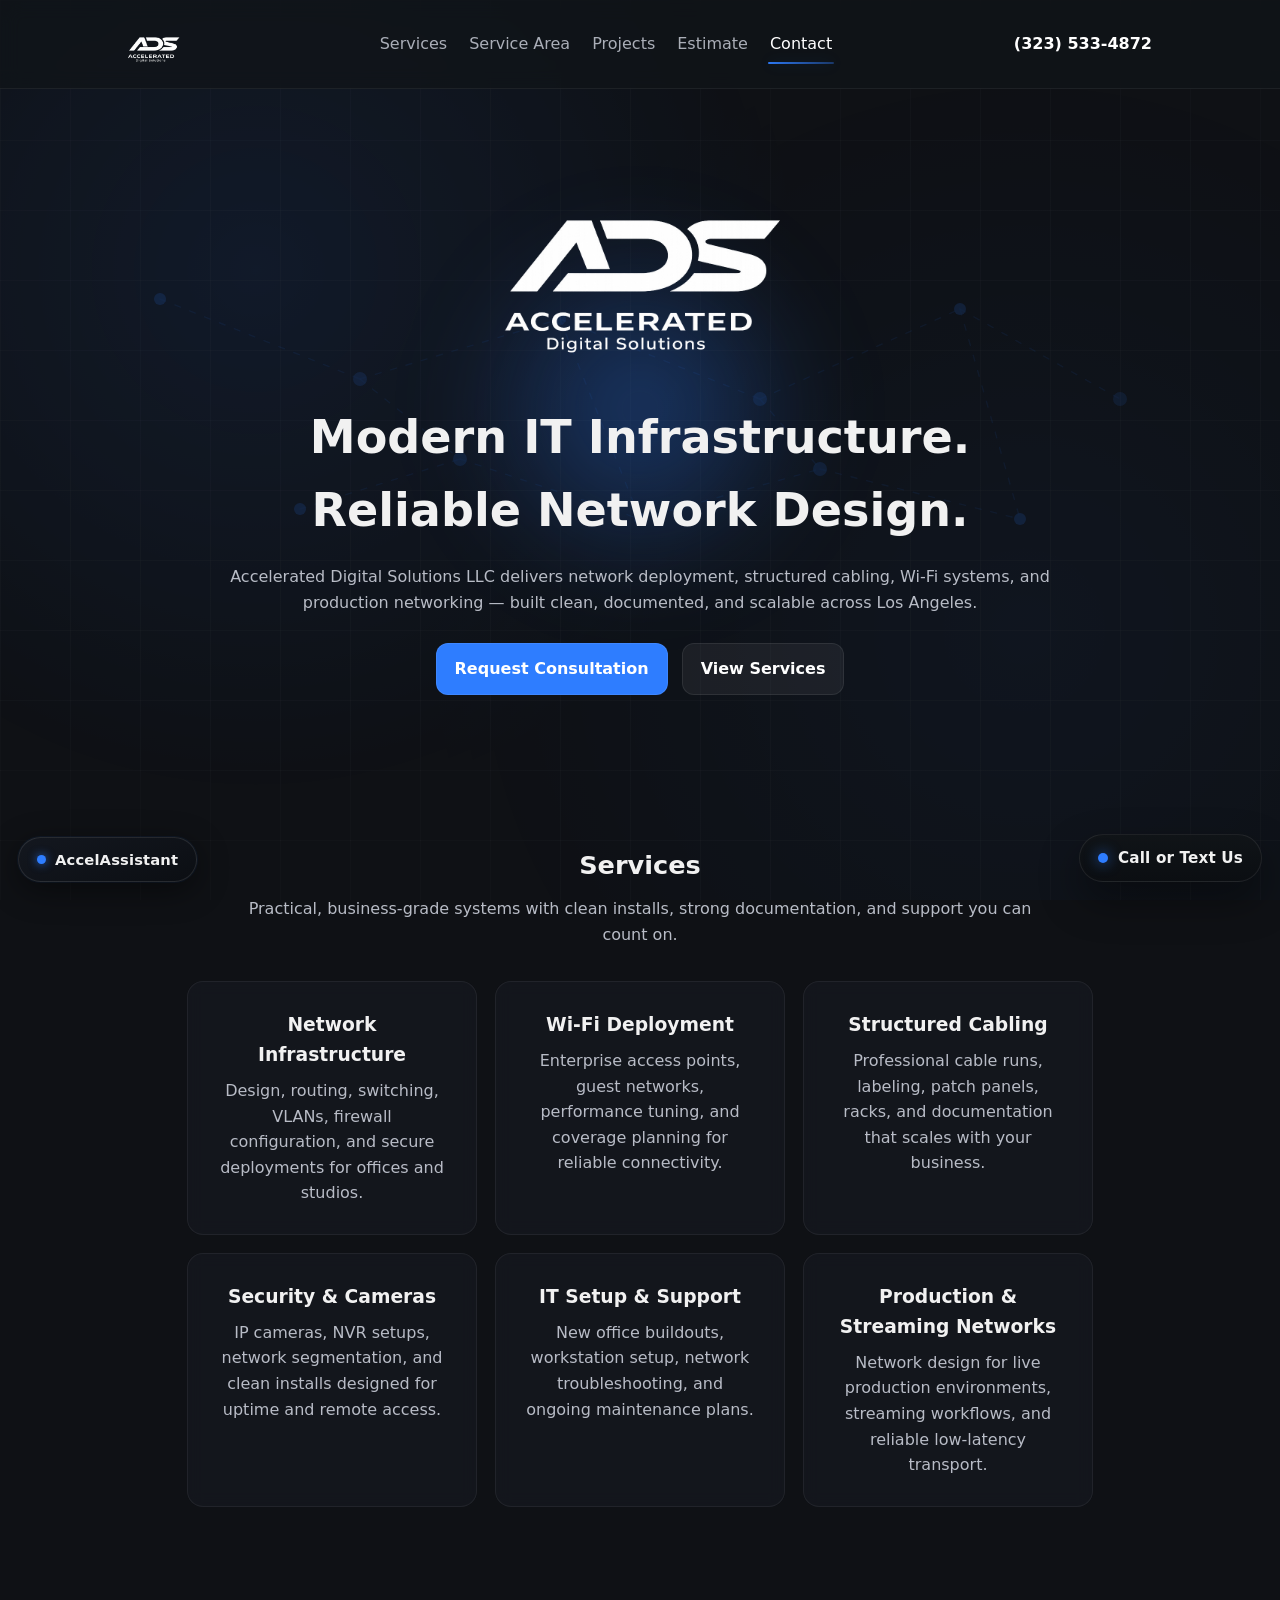
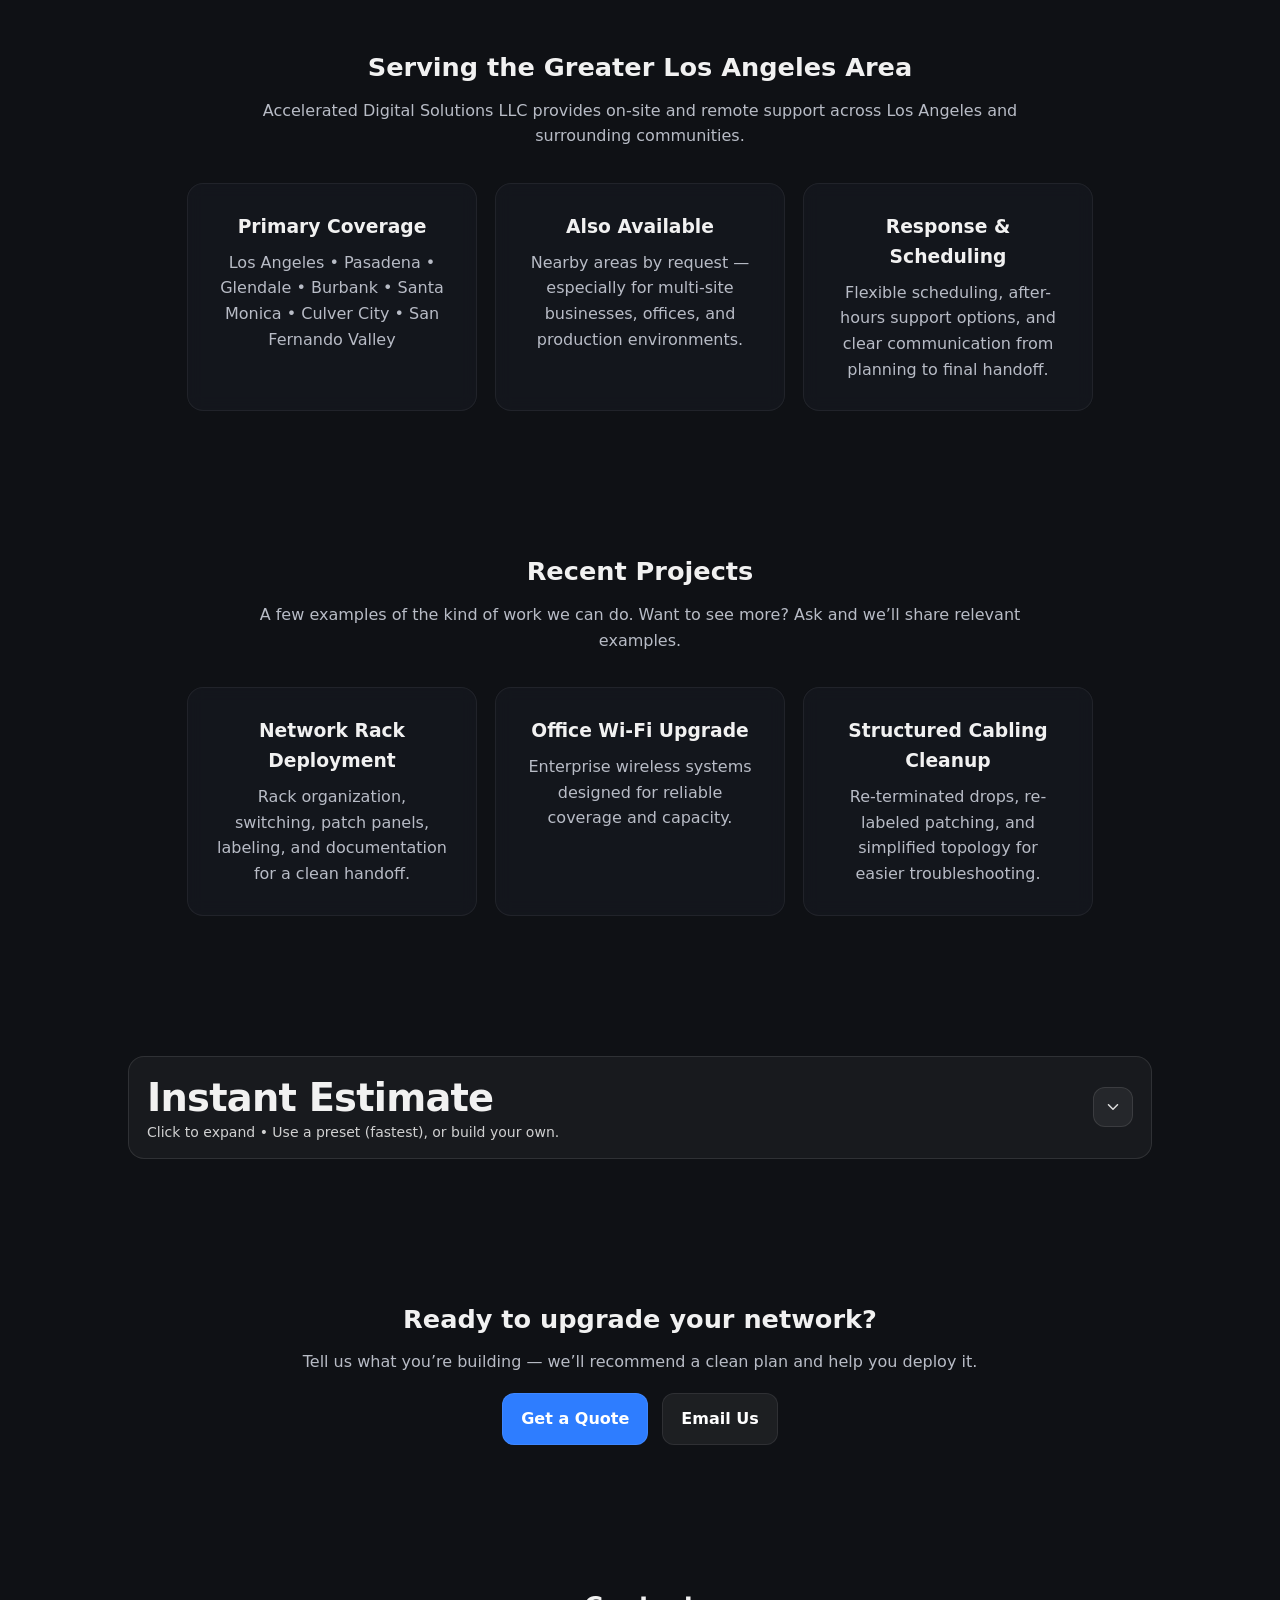
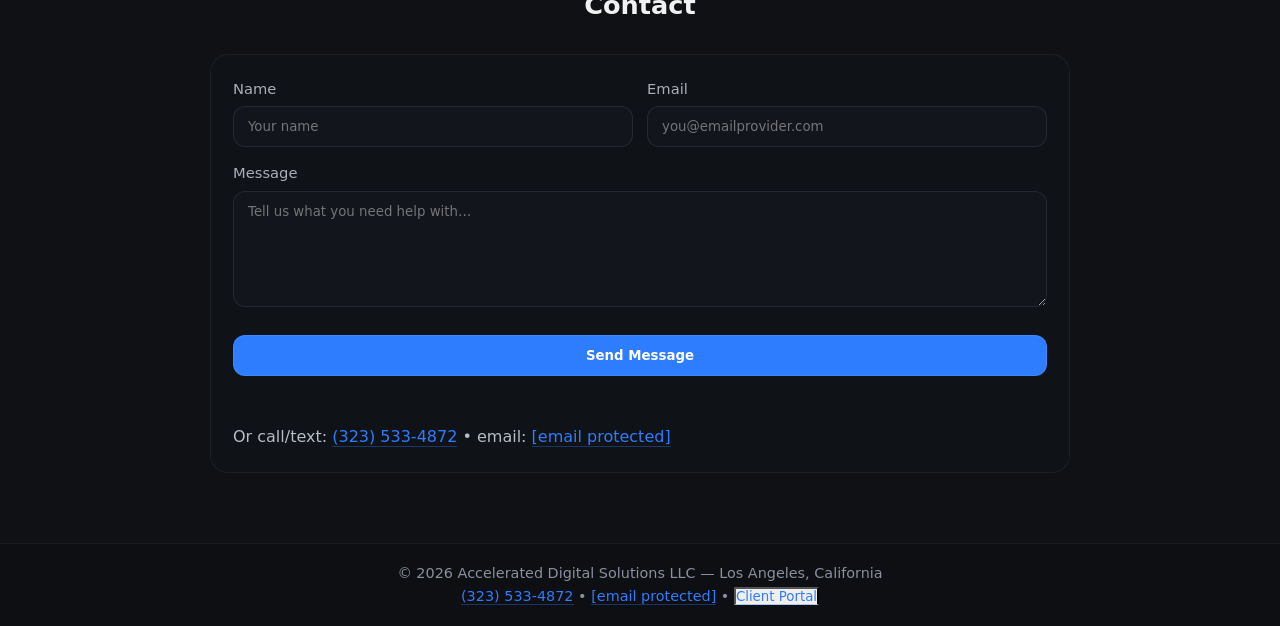
==== commit 32beb7b8: "Update index.html" ====
--- a/index.html
+++ b/index.html
@@ -629,6 +629,8 @@
         <a class="link" href="tel:+13235334872">(323) 533-4872</a>
         <span aria-hidden="true">•</span>
         <a class="link" href="/cdn-cgi/l/email-protection#325b5c545d72535151575e574053465756565b555b46535e1c5c5746"><span class="__cf_email__" data-cfemail="bcd5d2dad3fcdddfdfd9d0d9ceddc8d9d8d8d5dbd5c8ddd092d2d9c8">[email&#160;protected]</span></a>
+        <span aria-hidden="true">•</span>
+        <button class="link" id="portalFooterBtn" type="button">Client Portal</button>
       </div>
     </div>
   </footer>
@@ -894,5 +896,98 @@
       });
     })();
   </script>
+  <!-- Client Portal Modal -->
+  <div id="portalModal" class="portal-modal-backdrop" hidden aria-modal="true" role="dialog" aria-labelledby="portalModalTitle">
+    <div class="portal-modal">
+      <button class="portal-modal-close" id="portalModalClose" aria-label="Close client portal dialog">✕</button>
+
+      <div class="portal-modal-icon" aria-hidden="true">
+        <svg width="28" height="28" viewBox="0 0 24 24" fill="none" stroke="currentColor" stroke-width="2" stroke-linecap="round" stroke-linejoin="round"><rect x="3" y="11" width="18" height="11" rx="2"/><path d="M7 11V7a5 5 0 0 1 10 0v4"/></svg>
+      </div>
+
+      <h2 id="portalModalTitle" class="portal-modal-title">Client Portal</h2>
+      <p class="portal-modal-sub">View and download your invoices from Accelerated Digital Solutions.</p>
+
+      <a href="https://accounting.accelerateddigital.net" target="_blank" rel="noopener noreferrer" class="btn portal-modal-btn">
+        Log In to Your Portal
+        <svg width="14" height="14" viewBox="0 0 24 24" fill="none" stroke="currentColor" stroke-width="2.5" stroke-linecap="round" stroke-linejoin="round" aria-hidden="true"><path d="M18 13v6a2 2 0 0 1-2 2H5a2 2 0 0 1-2-2V8a2 2 0 0 1 2-2h6"/><polyline points="15 3 21 3 21 9"/><line x1="10" y1="14" x2="21" y2="3"/></svg>
+      </a>
+
+      <div class="portal-modal-steps">
+        <p class="portal-modal-steps-label">First time? Here's how it works:</p>
+        <ol class="portal-modal-list">
+          <li>
+            <span class="portal-step-num" aria-hidden="true">1</span>
+            <span>We send you an invoice by email — it includes a direct link to view it.</span>
+          </li>
+          <li>
+            <span class="portal-step-num" aria-hidden="true">2</span>
+            <span>Click <strong>Log In to Your Portal</strong> above and sign in with the email address we have on file for you.</span>
+          </li>
+          <li>
+            <span class="portal-step-num" aria-hidden="true">3</span>
+            <span>View all your invoices, check balances, and download PDFs anytime.</span>
+          </li>
+        </ol>
+      </div>
+
+      <p class="portal-modal-help">
+        Don't have access yet or having trouble?
+        <a href="#contact" class="link" id="portalContactLink">Contact us</a> and we'll get you set up.
+      </p>
+    </div>
+  </div>
+  <script>
+    (() => {
+      const modal    = document.getElementById('portalModal');
+      const openBtn  = document.getElementById('portalFooterBtn');
+      const closeBtn = document.getElementById('portalModalClose');
+      const contactLink = document.getElementById('portalContactLink');
+      let lastFocused;
+
+      function openModal() {
+        lastFocused = document.activeElement;
+        modal.hidden = false;
+        document.body.classList.add('modal-open');
+        // Focus first focusable element
+        closeBtn.focus();
+      }
+
+      function closeModal() {
+        modal.hidden = true;
+        document.body.classList.remove('modal-open');
+        if (lastFocused) lastFocused.focus();
+      }
+
+      openBtn.addEventListener('click', openModal);
+      closeBtn.addEventListener('click', closeModal);
+
+      // Close on backdrop click
+      modal.addEventListener('click', e => {
+        if (e.target === modal) closeModal();
+      });
+
+      // Close on Escape key + trap Tab inside modal
+      modal.addEventListener('keydown', e => {
+        if (e.key === 'Escape') { closeModal(); return; }
+        if (e.key === 'Tab') {
+          const focusable = [...modal.querySelectorAll('a, button, [tabindex]:not([tabindex="-1"])')];
+          const first = focusable[0];
+          const last  = focusable[focusable.length - 1];
+          if (e.shiftKey && document.activeElement === first) {
+            e.preventDefault(); last.focus();
+          } else if (!e.shiftKey && document.activeElement === last) {
+            e.preventDefault(); first.focus();
+          }
+        }
+      });
+
+      // "Contact us" link closes modal then scrolls to contact section
+      contactLink.addEventListener('click', () => {
+        closeModal();
+      });
+    })();
+  </script>
+
 </body>
 </html>
--- a/style.css
+++ b/style.css
@@ -5,6 +5,79 @@
 /* Offset anchor targets so sticky header doesn't cover the section */
 section[id] {
   scroll-margin-top: 80px;
+}
+
+/* ===== Accessibility ===== */
+
+/* Skip to main content link — visible only on keyboard focus */
+.skip-link {
+  position: fixed;
+  top: -100%;
+  left: 18px;
+  z-index: 9999;
+  background: var(--accent);
+  color: white;
+  font-weight: 700;
+  font-size: 0.9rem;
+  padding: 10px 20px;
+  border-radius: 0 0 10px 10px;
+  text-decoration: none;
+  transition: top .15s ease;
+}
+.skip-link:focus {
+  top: 0;
+  outline: 3px solid white;
+  outline-offset: 2px;
+}
+
+/* Screen-reader only utility class */
+.sr-only {
+  position: absolute;
+  width: 1px;
+  height: 1px;
+  padding: 0;
+  margin: -1px;
+  overflow: hidden;
+  clip: rect(0,0,0,0);
+  white-space: nowrap;
+  border: 0;
+}
+
+/* Global focus-visible styles — clear ring for keyboard navigation */
+:focus-visible {
+  outline: 2px solid var(--accent);
+  outline-offset: 3px;
+  border-radius: 4px;
+}
+
+/* Remove outline for mouse users only */
+:focus:not(:focus-visible) {
+  outline: none;
+}
+
+/* Stronger focus for interactive cards and buttons */
+.btn:focus-visible,
+button:focus-visible,
+a:focus-visible {
+  outline: 2px solid var(--accent);
+  outline-offset: 3px;
+  border-radius: 8px;
+  box-shadow: 0 0 0 4px rgba(46,125,255,0.20);
+}
+
+/* Form inputs — restore focus visibility that was removed */
+input:focus-visible,
+select:focus-visible,
+textarea:focus-visible {
+  outline: 2px solid var(--accent);
+  outline-offset: 0;
+  border-color: var(--accent) !important;
+  box-shadow: 0 0 0 3px rgba(46,125,255,0.18);
+}
+
+/* Improve muted text contrast slightly for WCAG AA */
+:root {
+  --muted: #c4c8d2;
 }
 
 * {
@@ -590,8 +663,8 @@
 
 .contact-form input:focus,
 .contact-form textarea:focus{
-  border-color:rgba(46,125,255,0.45);
-  outline:none;
+  border-color: var(--accent);
+  box-shadow: 0 0 0 3px rgba(46,125,255,0.18);
 }
 
 .turnstile-row{
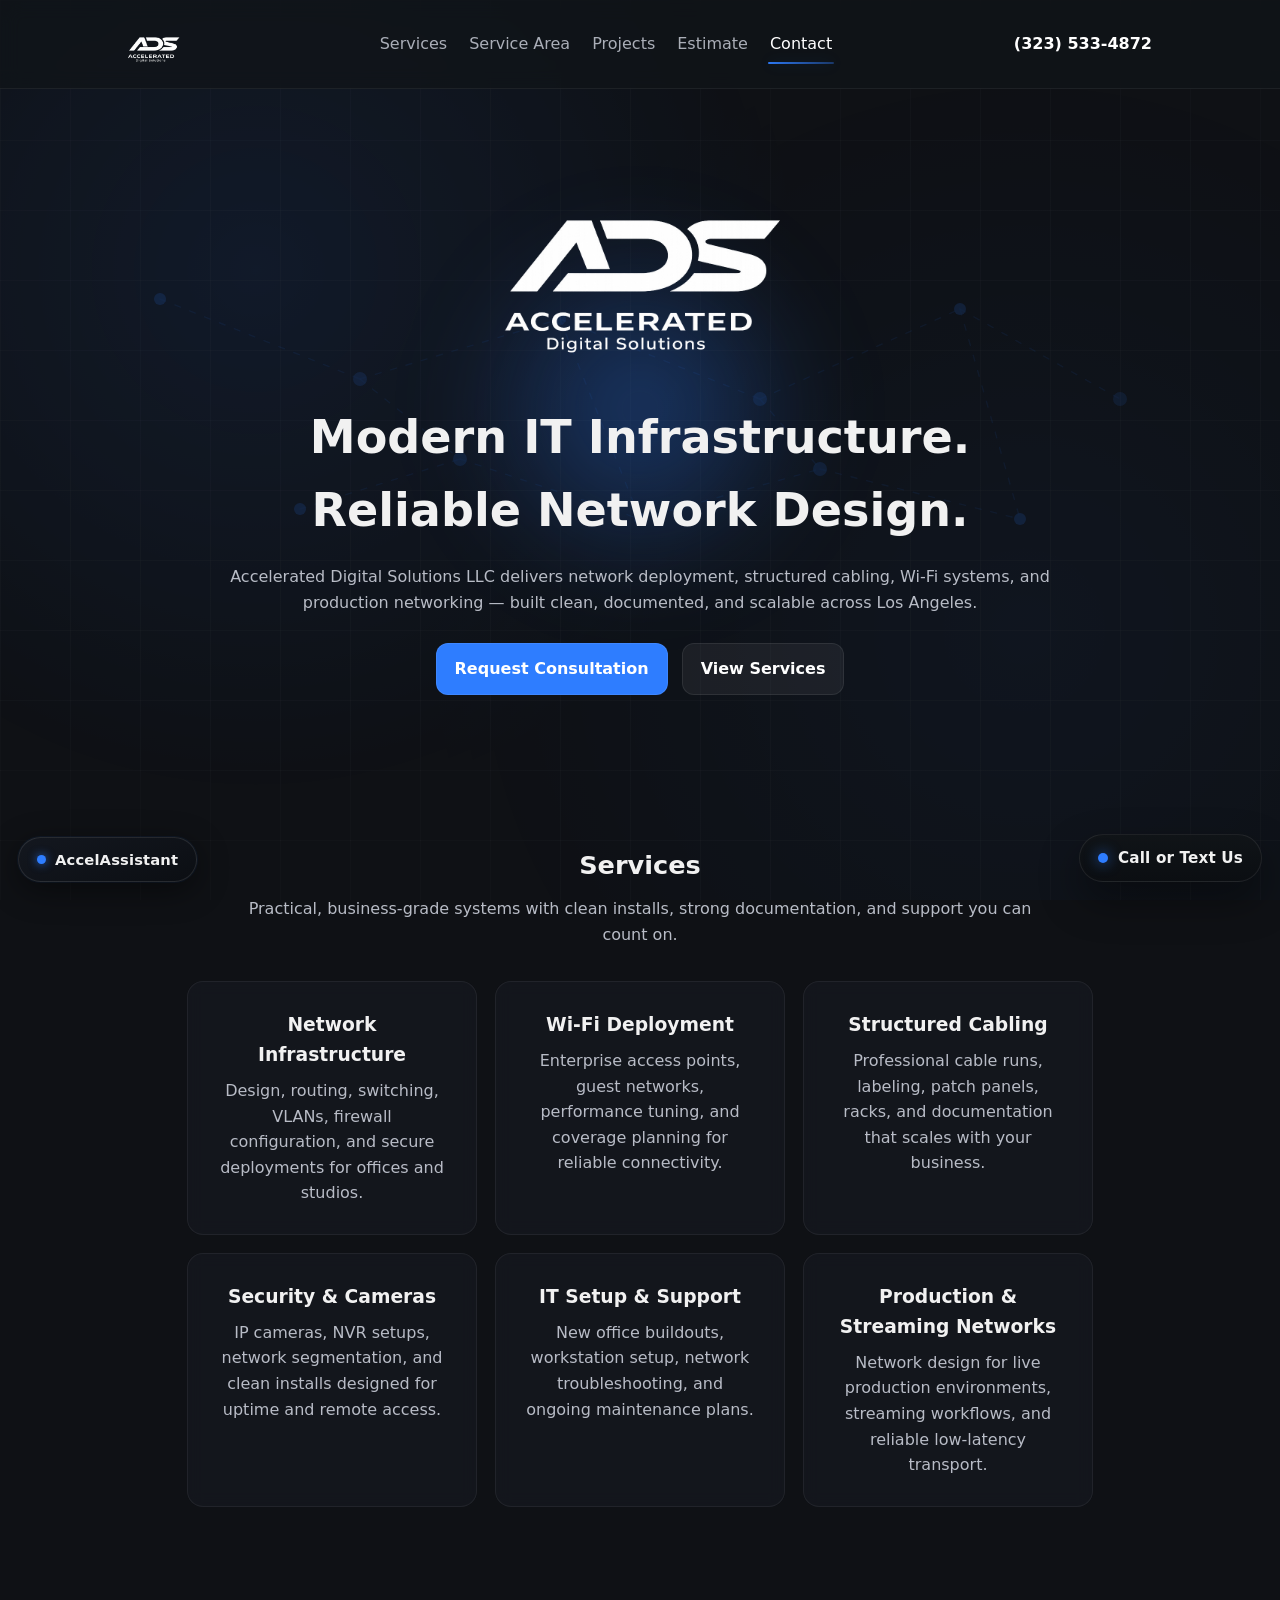
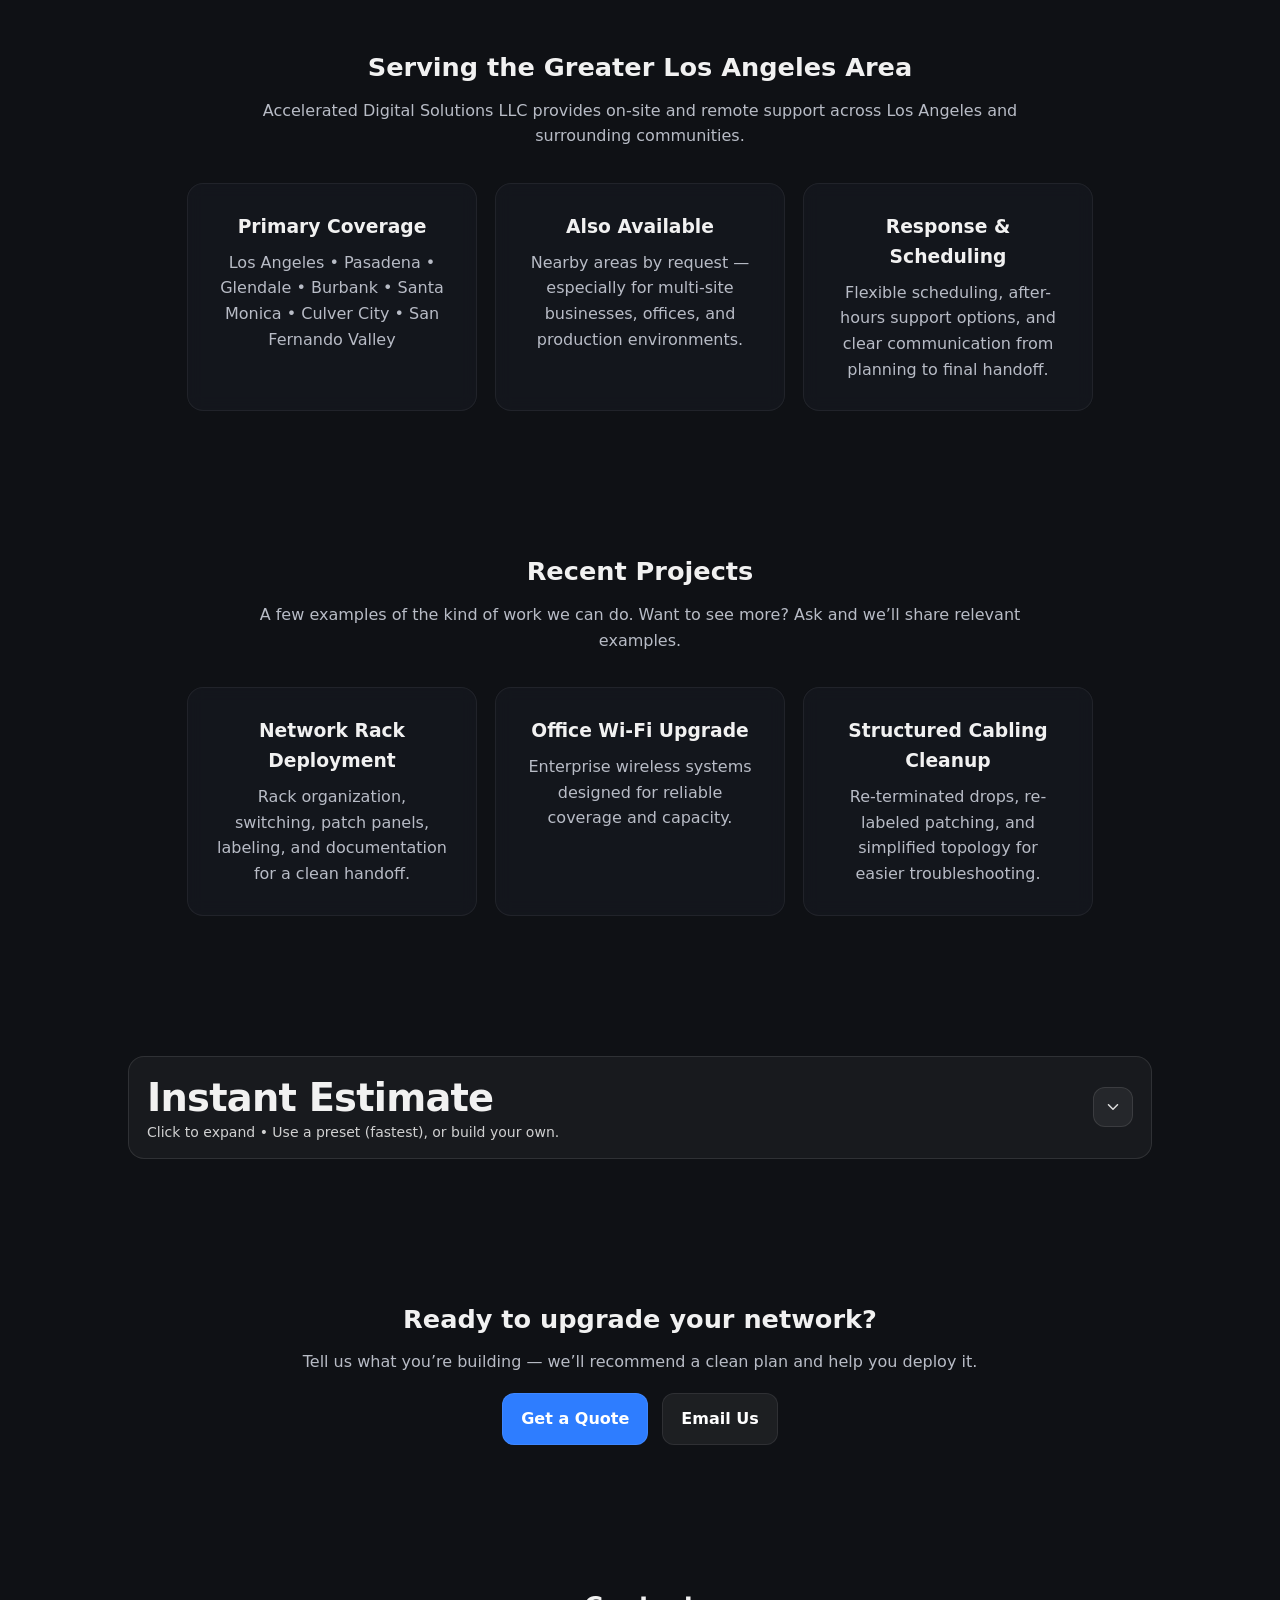
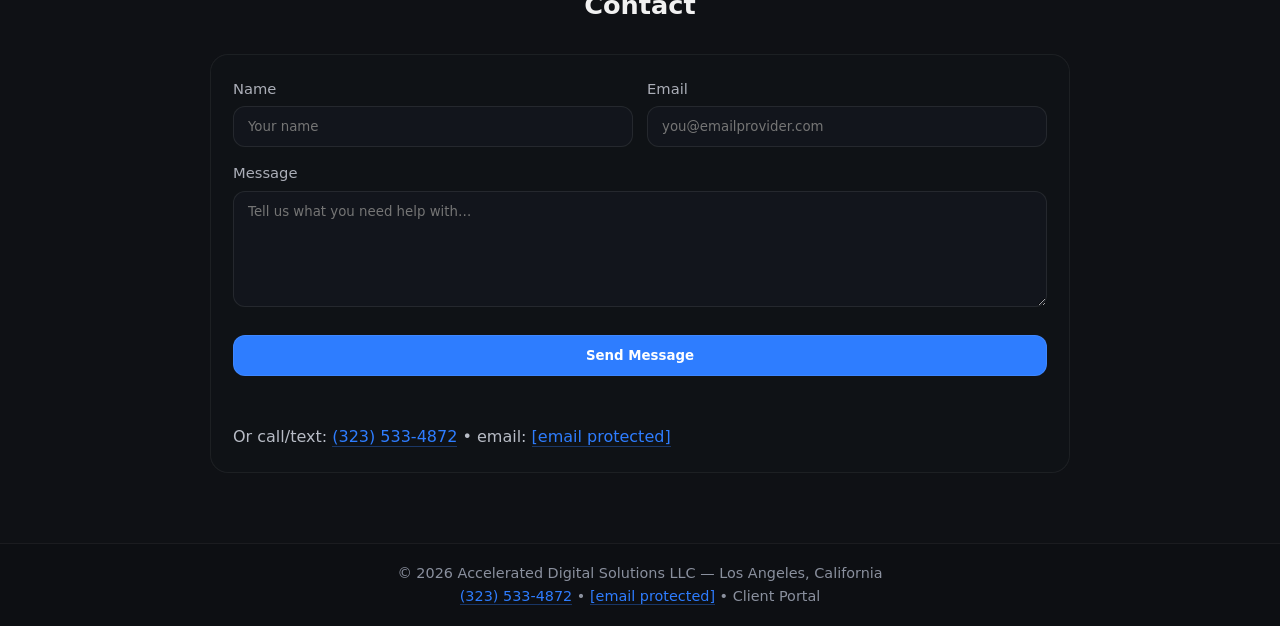
==== commit 076b56af: "Update index.html" ====
--- a/index.html
+++ b/index.html
@@ -7,8 +7,89 @@
   <title>Accelerated Digital Solutions LLC | Los Angeles IT & Network Infrastructure</title>
   <meta name="description" content="Accelerated Digital Solutions LLC provides IT and network infrastructure, Wi-Fi deployment, structured cabling, and production networking throughout the Greater Los Angeles area." />
   <meta name="robots" content="index,follow" />
+  <meta name="keywords" content="IT support Los Angeles, network infrastructure Los Angeles, Wi-Fi deployment LA, structured cabling, IP cameras, UniFi installer, IT company Los Angeles, network setup, Accelerated Digital Solutions" />
+  <meta name="author" content="Accelerated Digital Solutions LLC" />
+  <meta name="geo.region" content="US-CA" />
+  <meta name="geo.placename" content="Los Angeles, California" />
 
   <link rel="canonical" href="https://www.accelerateddigital.net/" />
+
+  <!-- Open Graph (Facebook, LinkedIn, iMessage previews) -->
+  <meta property="og:type" content="website" />
+  <meta property="og:url" content="https://www.accelerateddigital.net/" />
+  <meta property="og:title" content="Accelerated Digital Solutions LLC | Los Angeles IT & Network Infrastructure" />
+  <meta property="og:description" content="Professional IT infrastructure, Wi-Fi deployment, structured cabling, security cameras, and production networking across Greater Los Angeles." />
+  <meta property="og:image" content="https://www.accelerateddigital.net/assets/og-image.png" />
+  <meta property="og:image:width" content="1200" />
+  <meta property="og:image:height" content="630" />
+  <meta property="og:site_name" content="Accelerated Digital Solutions LLC" />
+  <meta property="og:locale" content="en_US" />
+
+  <!-- Twitter / X Card -->
+  <meta name="twitter:card" content="summary_large_image" />
+  <meta name="twitter:url" content="https://www.accelerateddigital.net/" />
+  <meta name="twitter:title" content="Accelerated Digital Solutions LLC | Los Angeles IT & Network Infrastructure" />
+  <meta name="twitter:description" content="Professional IT infrastructure, Wi-Fi deployment, structured cabling, security cameras, and production networking across Greater Los Angeles." />
+  <meta name="twitter:image" content="https://www.accelerateddigital.net/assets/og-image.png" />
+
+  <!-- LocalBusiness Structured Data (Google rich results) -->
+  <script type="application/ld+json">
+  {
+    "@context": "https://schema.org",
+    "@type": "LocalBusiness",
+    "name": "Accelerated Digital Solutions LLC",
+    "description": "IT and network infrastructure company providing Wi-Fi deployment, structured cabling, IP cameras, and production networking across Greater Los Angeles.",
+    "url": "https://www.accelerateddigital.net",
+    "telephone": "+13235334872",
+    "email": "info@accelerateddigital.net",
+    "logo": "https://www.accelerateddigital.net/assets/ADS%20LOGO%20WHITE.svg",
+    "image": "https://www.accelerateddigital.net/assets/og-image.png",
+    "priceRange": "$$",
+    "address": {
+      "@type": "PostalAddress",
+      "addressLocality": "Los Angeles",
+      "addressRegion": "CA",
+      "addressCountry": "US"
+    },
+    "geo": {
+      "@type": "GeoCoordinates",
+      "latitude": 34.0522,
+      "longitude": -118.2437
+    },
+    "areaServed": [
+      "Los Angeles", "Pasadena", "Glendale", "Burbank",
+      "Santa Monica", "Culver City", "San Fernando Valley"
+    ],
+    "serviceType": [
+      "Network Infrastructure",
+      "Wi-Fi Deployment",
+      "Structured Cabling",
+      "Security Cameras",
+      "IT Setup and Support",
+      "Production Networking"
+    ],
+    "openingHoursSpecification": {
+      "@type": "OpeningHoursSpecification",
+      "dayOfWeek": ["Monday","Tuesday","Wednesday","Thursday","Friday"],
+      "opens": "08:00",
+      "closes": "18:00"
+    },
+    "sameAs": []
+  }
+  </script>
+
+  <!-- Google Analytics — replace GA_MEASUREMENT_ID with your actual ID -->
+  <script async src="https://www.googletagmanager.com/gtag/js?id=GA_MEASUREMENT_ID"></script>
+  <script>
+    window.dataLayer = window.dataLayer || [];
+    function gtag(){dataLayer.push(arguments);}
+    gtag('js', new Date());
+    gtag('config', 'GA_MEASUREMENT_ID', {
+      page_title: document.title,
+      page_location: window.location.href,
+      anonymize_ip: true
+    });
+  </script>
 
   <link rel="stylesheet" href="style.css?v=2" />
   <link rel="icon" href="assets/favicon.svg" type="image/svg+xml" />
--- a/style.css
+++ b/style.css
@@ -807,6 +807,183 @@
   background:rgba(13,15,19,0.7);
   border-top:1px solid rgba(255,255,255,0.06);
 }
+
+/* Footer link button — looks like an <a> */
+button.link {
+  background: none;
+  border: none;
+  padding: 0;
+  cursor: pointer;
+  font: inherit;
+  color: inherit;
+  text-decoration: underline;
+  text-decoration-color: transparent;
+  transition: color .2s, text-decoration-color .2s;
+}
+button.link:hover {
+  color: white;
+  text-decoration-color: rgba(255,255,255,0.3);
+}
+
+/* Prevent body scroll when modal is open */
+body.modal-open { overflow: hidden; }
+
+/* ===== Client Portal Modal ===== */
+.portal-modal-backdrop {
+  position: fixed;
+  inset: 0;
+  z-index: 2000;
+  background: rgba(5, 7, 10, 0.82);
+  backdrop-filter: blur(6px);
+  display: flex;
+  align-items: center;
+  justify-content: center;
+  padding: 20px;
+  animation: fadeIn .15s ease;
+}
+.portal-modal-backdrop[hidden] { display: none; }
+
+@keyframes fadeIn {
+  from { opacity: 0; }
+  to   { opacity: 1; }
+}
+
+.portal-modal {
+  position: relative;
+  background: linear-gradient(160deg, #111827, #0d1117);
+  border: 1px solid rgba(255,255,255,0.09);
+  border-radius: 20px;
+  padding: 40px 36px 36px;
+  max-width: 480px;
+  width: 100%;
+  box-shadow: 0 32px 80px rgba(0,0,0,0.55);
+  animation: slideUp .18s ease;
+}
+
+@keyframes slideUp {
+  from { transform: translateY(16px); opacity: 0; }
+  to   { transform: translateY(0);    opacity: 1; }
+}
+
+.portal-modal-close {
+  position: absolute;
+  top: 16px;
+  right: 16px;
+  background: rgba(255,255,255,0.06);
+  border: 1px solid rgba(255,255,255,0.08);
+  color: var(--muted);
+  border-radius: 8px;
+  width: 32px;
+  height: 32px;
+  display: flex;
+  align-items: center;
+  justify-content: center;
+  cursor: pointer;
+  font-size: 14px;
+  transition: background .15s, color .15s;
+}
+.portal-modal-close:hover { background: rgba(255,255,255,0.1); color: white; }
+
+.portal-modal-icon {
+  width: 52px;
+  height: 52px;
+  border-radius: 14px;
+  background: linear-gradient(135deg, #1a3a6e, #0d1e3d);
+  border: 1px solid rgba(46,125,255,0.25);
+  display: flex;
+  align-items: center;
+  justify-content: center;
+  color: var(--accent);
+  margin-bottom: 20px;
+}
+
+.portal-modal-title {
+  font-size: 1.5rem;
+  font-weight: 800;
+  color: var(--text);
+  letter-spacing: -0.02em;
+  margin: 0 0 8px;
+}
+
+.portal-modal-sub {
+  color: var(--muted);
+  font-size: 0.95rem;
+  line-height: 1.6;
+  margin: 0 0 24px;
+}
+
+.portal-modal-btn {
+  display: inline-flex;
+  align-items: center;
+  gap: 8px;
+  width: 100%;
+  justify-content: center;
+  padding: 14px 24px;
+  font-size: 0.97rem;
+  margin-bottom: 28px;
+  text-decoration: none;
+}
+
+.portal-modal-steps {
+  background: rgba(255,255,255,0.03);
+  border: 1px solid rgba(255,255,255,0.07);
+  border-radius: 12px;
+  padding: 18px 20px;
+  margin-bottom: 20px;
+}
+
+.portal-modal-steps-label {
+  font-size: 0.78rem;
+  font-weight: 700;
+  letter-spacing: 0.08em;
+  text-transform: uppercase;
+  color: #6b7280;
+  margin: 0 0 14px;
+}
+
+.portal-modal-list {
+  list-style: none;
+  padding: 0;
+  margin: 0;
+  display: flex;
+  flex-direction: column;
+  gap: 12px;
+}
+
+.portal-modal-list li {
+  display: flex;
+  gap: 12px;
+  align-items: flex-start;
+  font-size: 0.9rem;
+  color: var(--muted);
+  line-height: 1.5;
+}
+
+.portal-step-num {
+  flex: 0 0 22px;
+  height: 22px;
+  border-radius: 50%;
+  background: rgba(46,125,255,0.15);
+  border: 1px solid rgba(46,125,255,0.3);
+  color: var(--accent);
+  font-size: 0.75rem;
+  font-weight: 700;
+  display: flex;
+  align-items: center;
+  justify-content: center;
+  margin-top: 1px;
+}
+
+.portal-modal-help {
+  font-size: 0.85rem;
+  color: #6b7280;
+  text-align: center;
+  margin: 0;
+}
+
+@media (max-width: 480px) {
+  .portal-modal { padding: 32px 22px 28px; }
+}
 /* ===== Floating Contact ===== */ .floating-contact{ position: fixed; right: 18px; bottom: 18px; z-index: 1100; display: flex; flex-direction: column; align-items: flex-end; gap: 12px; } .floating-contact-toggle{ display: inline-flex; align-items: center; gap: 10px; padding: 14px 18px; border: 1px solid rgba(255,255,255,0.08); border-radius: 999px; background: linear-gradient(180deg, rgba(17,20,24,0.94), rgba(12,14,18,0.94)); color: var(--text); box-shadow: 0 18px 40px rgba(0,0,0,0.38); backdrop-filter: blur(12px); cursor: pointer; font-size: 0.95rem; font-weight: 700; letter-spacing: 0.01em; transition: transform .2s ease, border-color .2s ease, box-shadow .2s ease; } .floating-contact-toggle:hover{ transform: translateY(-2px); border-color: rgba(46,125,255,0.35); box-shadow: 0 20px 48px rgba(0,0,0,0.42); } .floating-contact-dot{ width: 10px; height: 10px; border-radius: 999px; background: var(--accent); box-shadow: 0 0 14px rgba(46,125,255,0.75); flex: 0 0 auto; } .floating-contact-panel{ width: min(340px, calc(100vw - 28px)); } .floating-contact-card{ padding: 18px; border-radius: 18px; background: rgba(17,20,24,0.92); border: 1px solid rgba(255,255,255,0.08); backdrop-filter: blur(14px); box-shadow: 0 18px 48px rgba(0,0,0,0.40); text-align: left; transform: translateY(8px) scale(0.98); opacity: 0; pointer-events: none; transition: transform .2s ease, opacity .2s ease; } .floating-contact.open .floating-contact-card{ transform: translateY(0) scale(1); opacity: 1; pointer-events: auto; } .floating-contact-eyebrow{ color: var(--muted); font-size: 0.78rem; text-transform: uppercase; letter-spacing: 0.08em; margin-bottom: 8px; } .floating-contact-number{ display: inline-block; color: var(--text); text-decoration: none; font-size: 1.35rem; font-weight: 800; letter-spacing: -0.02em; margin-bottom: 8px; } .floating-contact-number:hover{ color: white; } .floating-contact-subtext{ color: var(--muted); font-size: 0.93rem; margin-bottom: 14px; } .floating-contact-actions{ display: flex; gap: 10px; flex-wrap: wrap; } .floating-contact-action{ flex: 1 1 120px; display: inline-flex; align-items: center; justify-content: center; min-height: 46px; padding: 12px 14px; border-radius: 12px; text-decoration: none; font-weight: 700; border: 1px solid rgba(255,255,255,0.08); transition: transform .2s ease, border-color .2s ease, background .2s ease; } .floating-contact-action:hover{ transform: translateY(-1px); } .floating-contact-action.primary{ background: var(--accent); color: white; } .floating-contact-action.ghost{ background: rgba(255,255,255,0.05); color: var(--text); } .floating-contact-action.primary:hover, .floating-contact-action.ghost:hover{ border-color: rgba(46,125,255,0.35); } .floating-contact-feedback{ min-height: 1.2em; margin-top: 10px; color: var(--muted); font-size: 0.88rem; } /* ===== Mobile ===== */
 @media(max-width:900px){
   .estimate-grid{
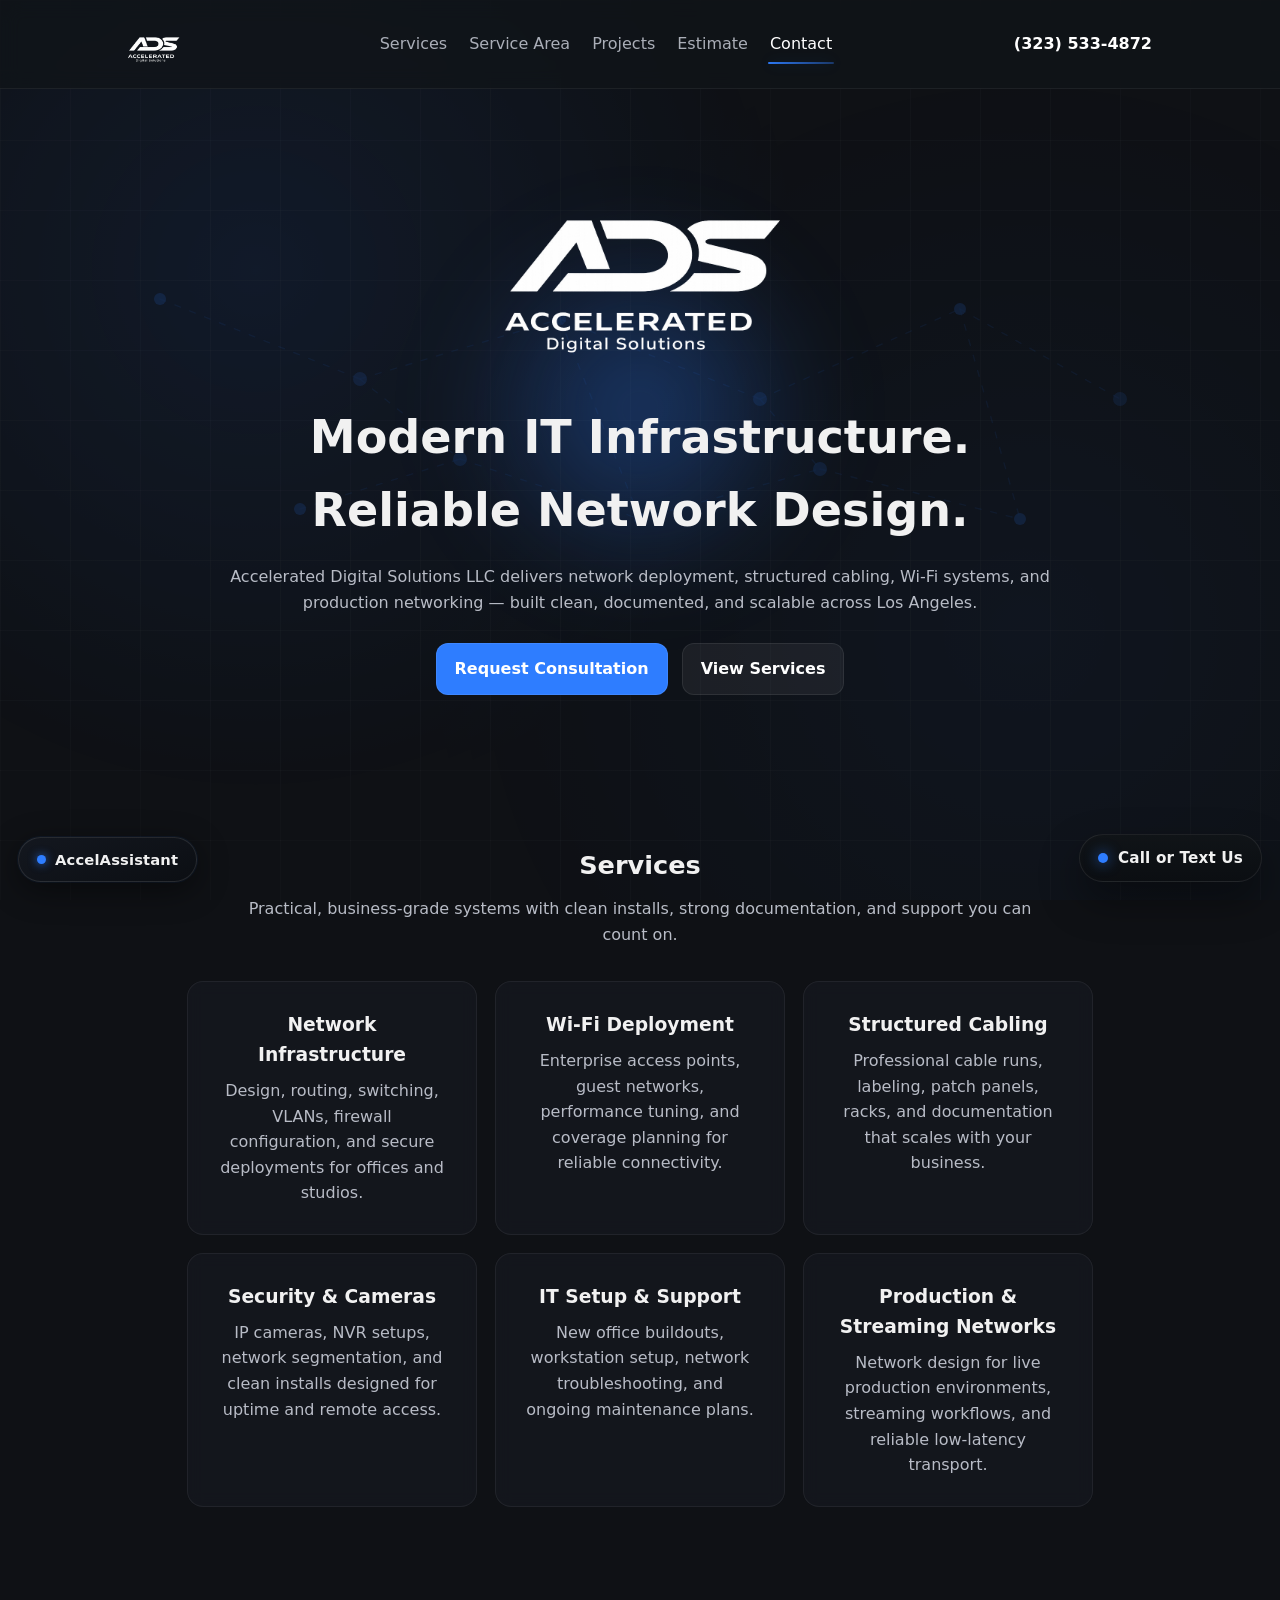
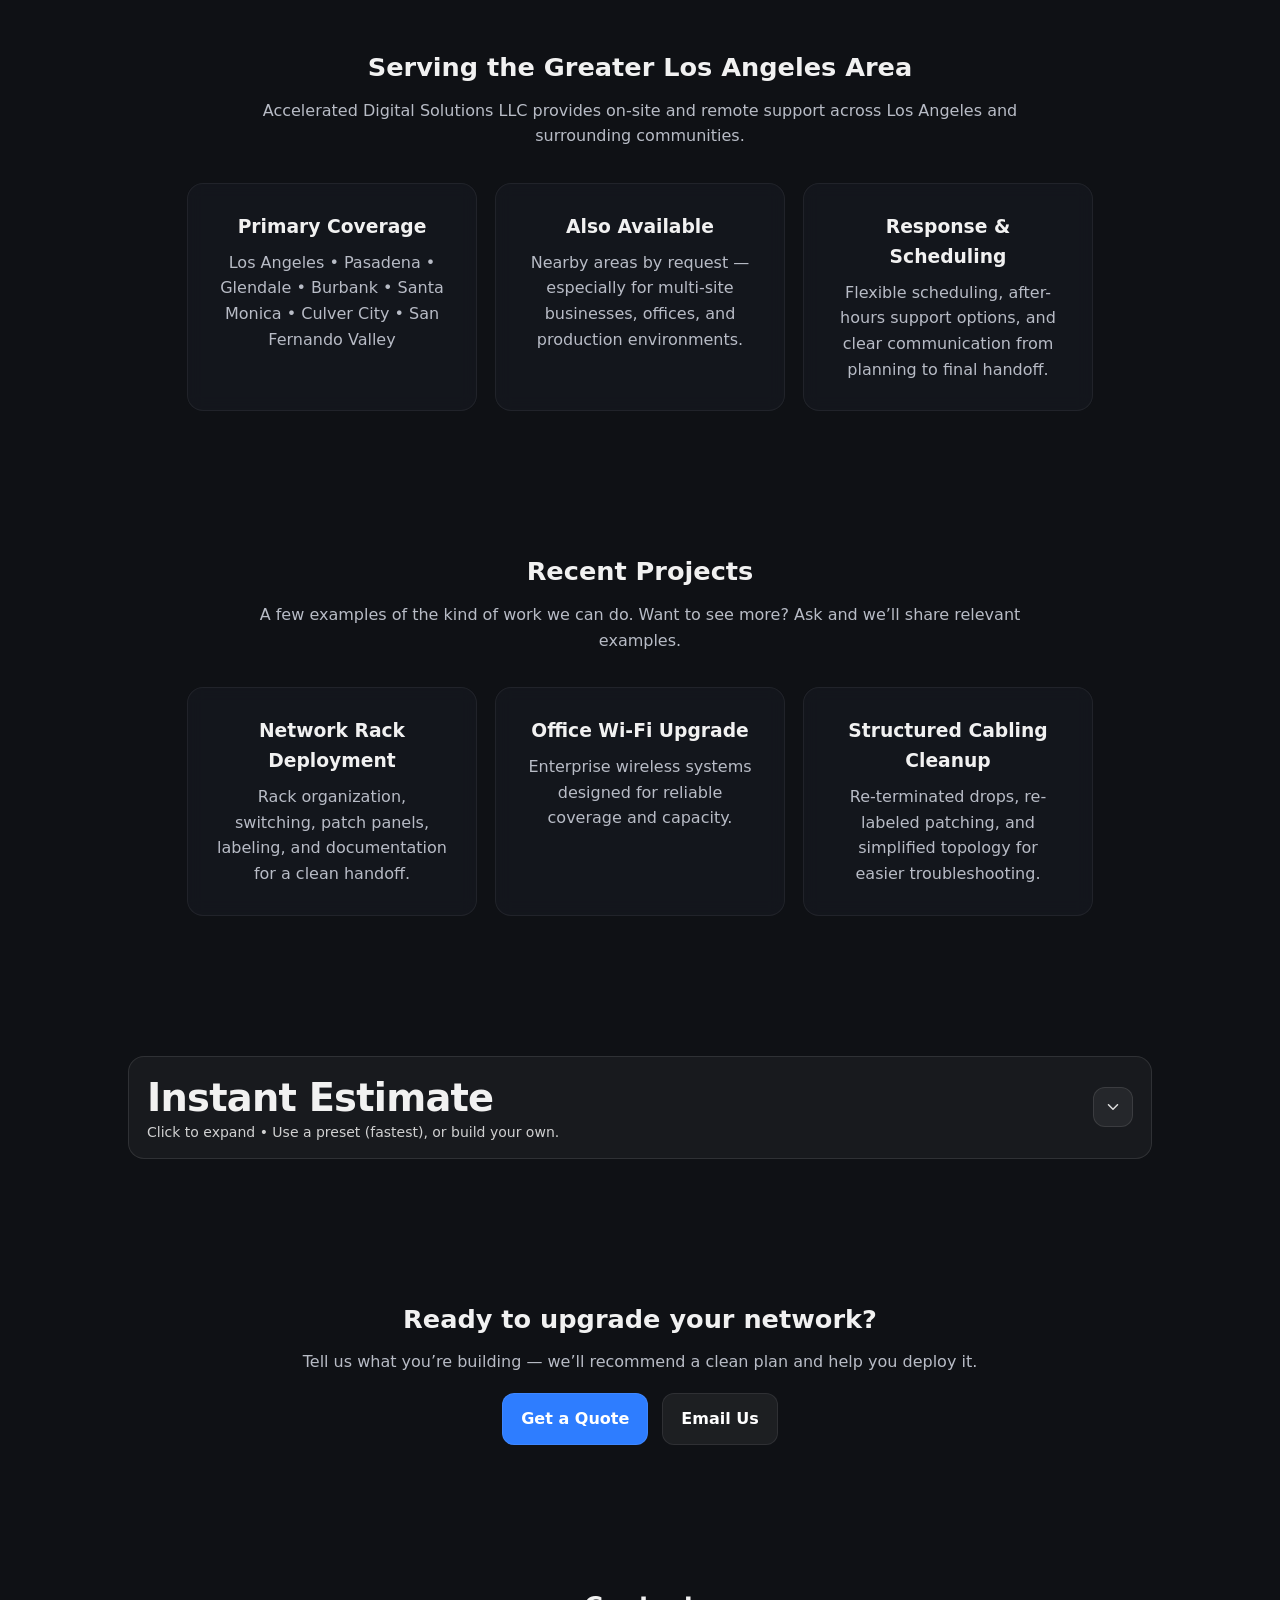
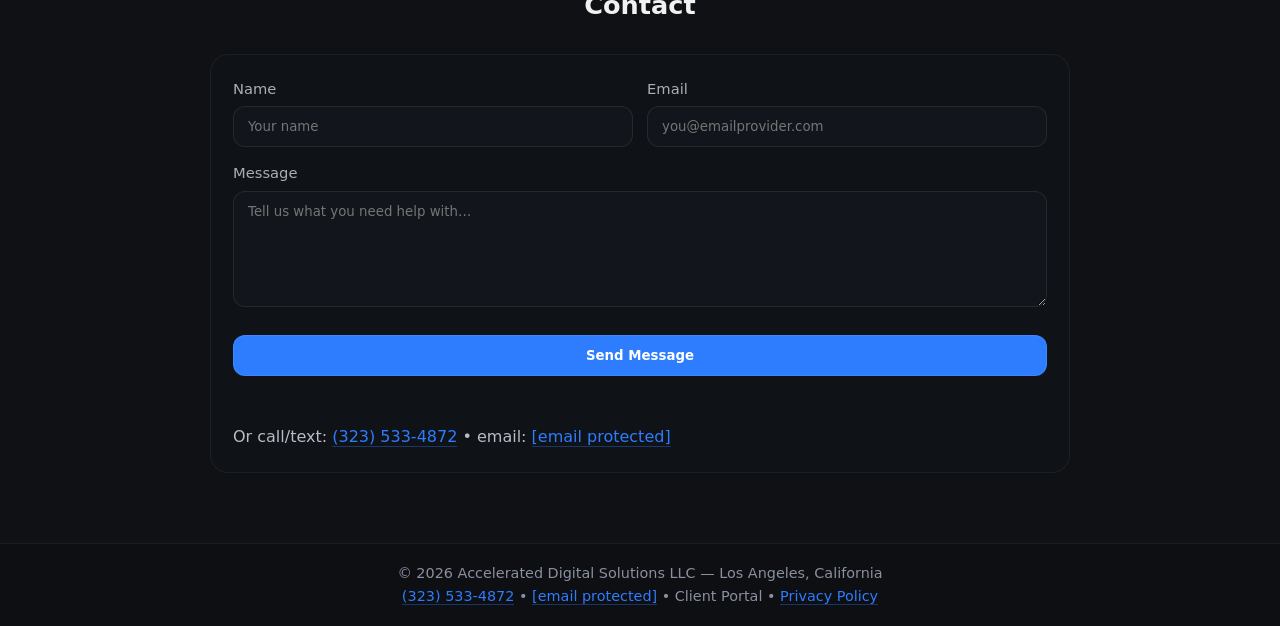
==== commit cb0d85ed: "Update index.html" ====
--- a/index.html
+++ b/index.html
@@ -78,13 +78,13 @@
   }
   </script>
 
-  <!-- Google Analytics — replace GA_MEASUREMENT_ID with your actual ID -->
-  <script async src="https://www.googletagmanager.com/gtag/js?id=GA_MEASUREMENT_ID"></script>
+  <!-- Google Analytics -->
+  <script async src="https://www.googletagmanager.com/gtag/js?id=G-X59WX00S4E"></script>
   <script>
     window.dataLayer = window.dataLayer || [];
     function gtag(){dataLayer.push(arguments);}
     gtag('js', new Date());
-    gtag('config', 'GA_MEASUREMENT_ID', {
+    gtag('config', 'G-X59WX00S4E', {
       page_title: document.title,
       page_location: window.location.href,
       anonymize_ip: true
@@ -712,6 +712,8 @@
         <a class="link" href="/cdn-cgi/l/email-protection#325b5c545d72535151575e574053465756565b555b46535e1c5c5746"><span class="__cf_email__" data-cfemail="bcd5d2dad3fcdddfdfd9d0d9ceddc8d9d8d8d5dbd5c8ddd092d2d9c8">[email&#160;protected]</span></a>
         <span aria-hidden="true">•</span>
         <button class="link" id="portalFooterBtn" type="button">Client Portal</button>
+        <span aria-hidden="true">•</span>
+        <a class="link" href="/privacy-policy">Privacy Policy</a>
       </div>
     </div>
   </footer>
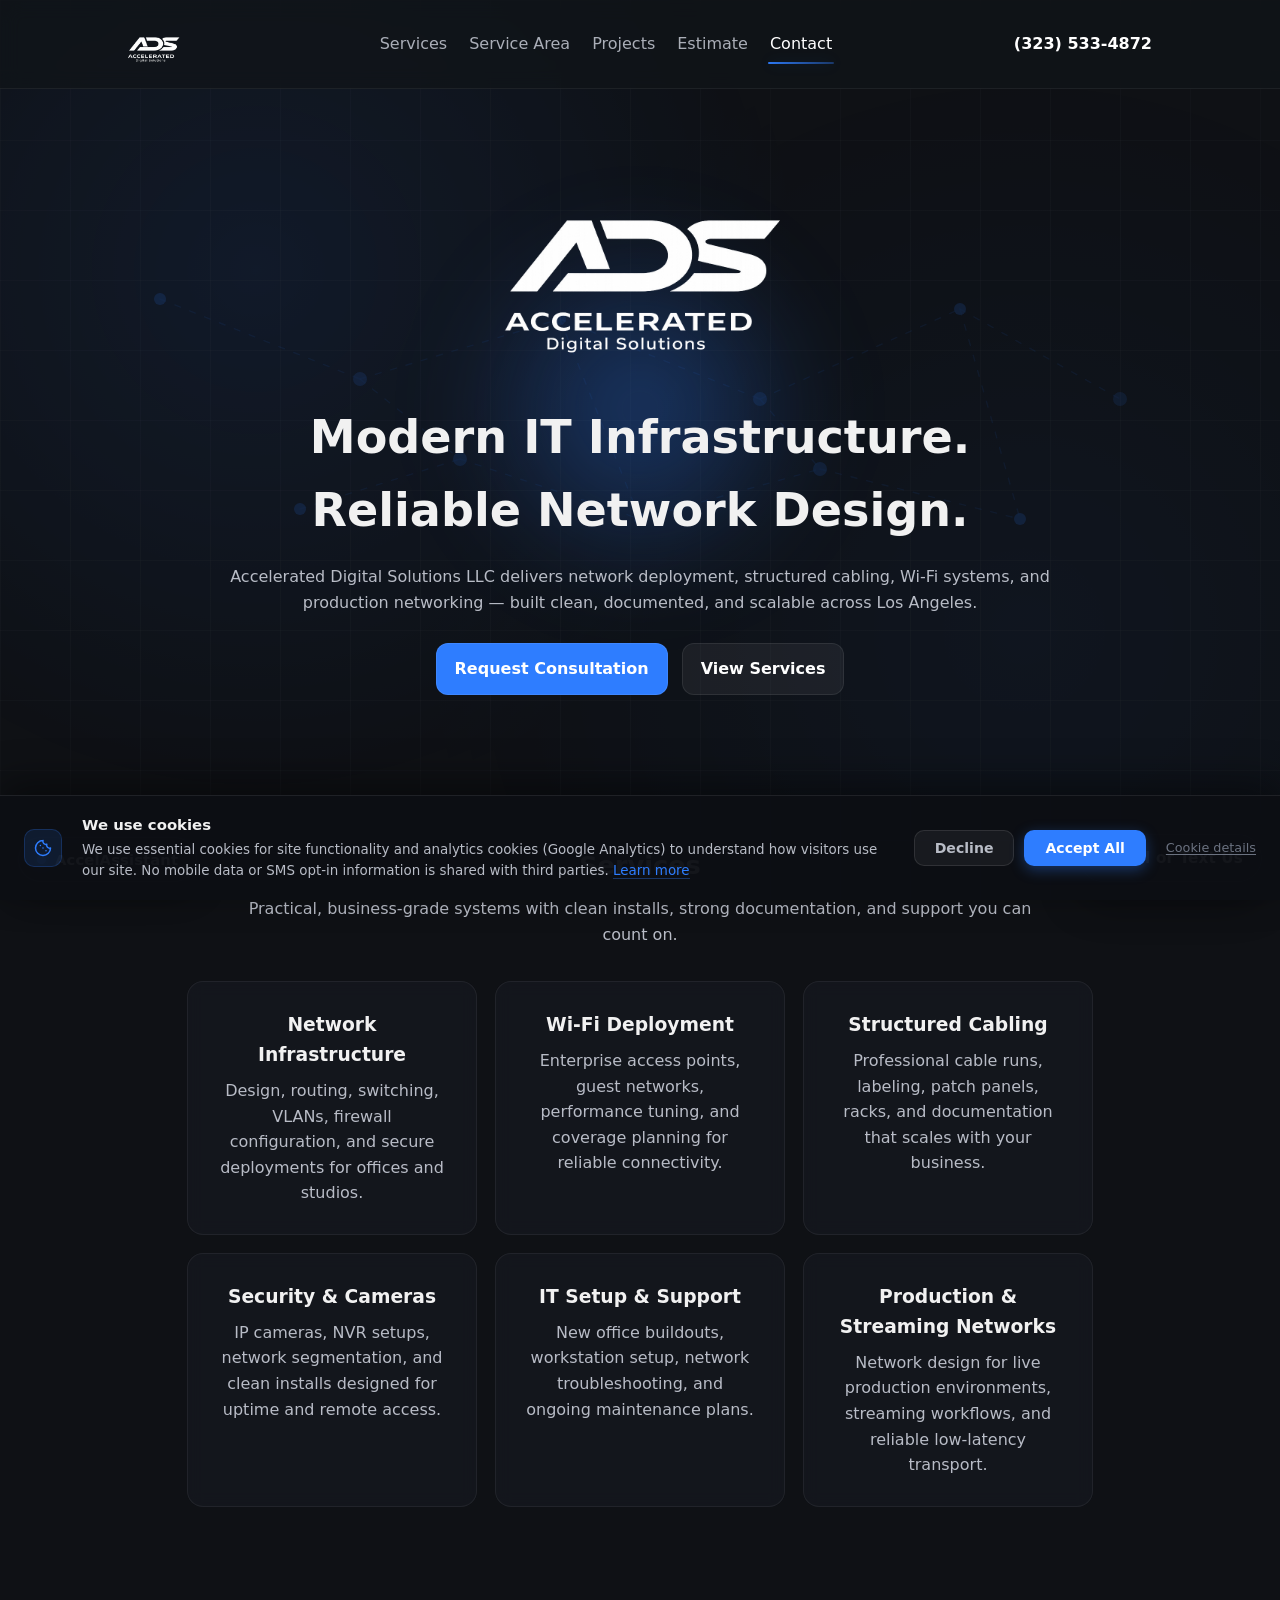
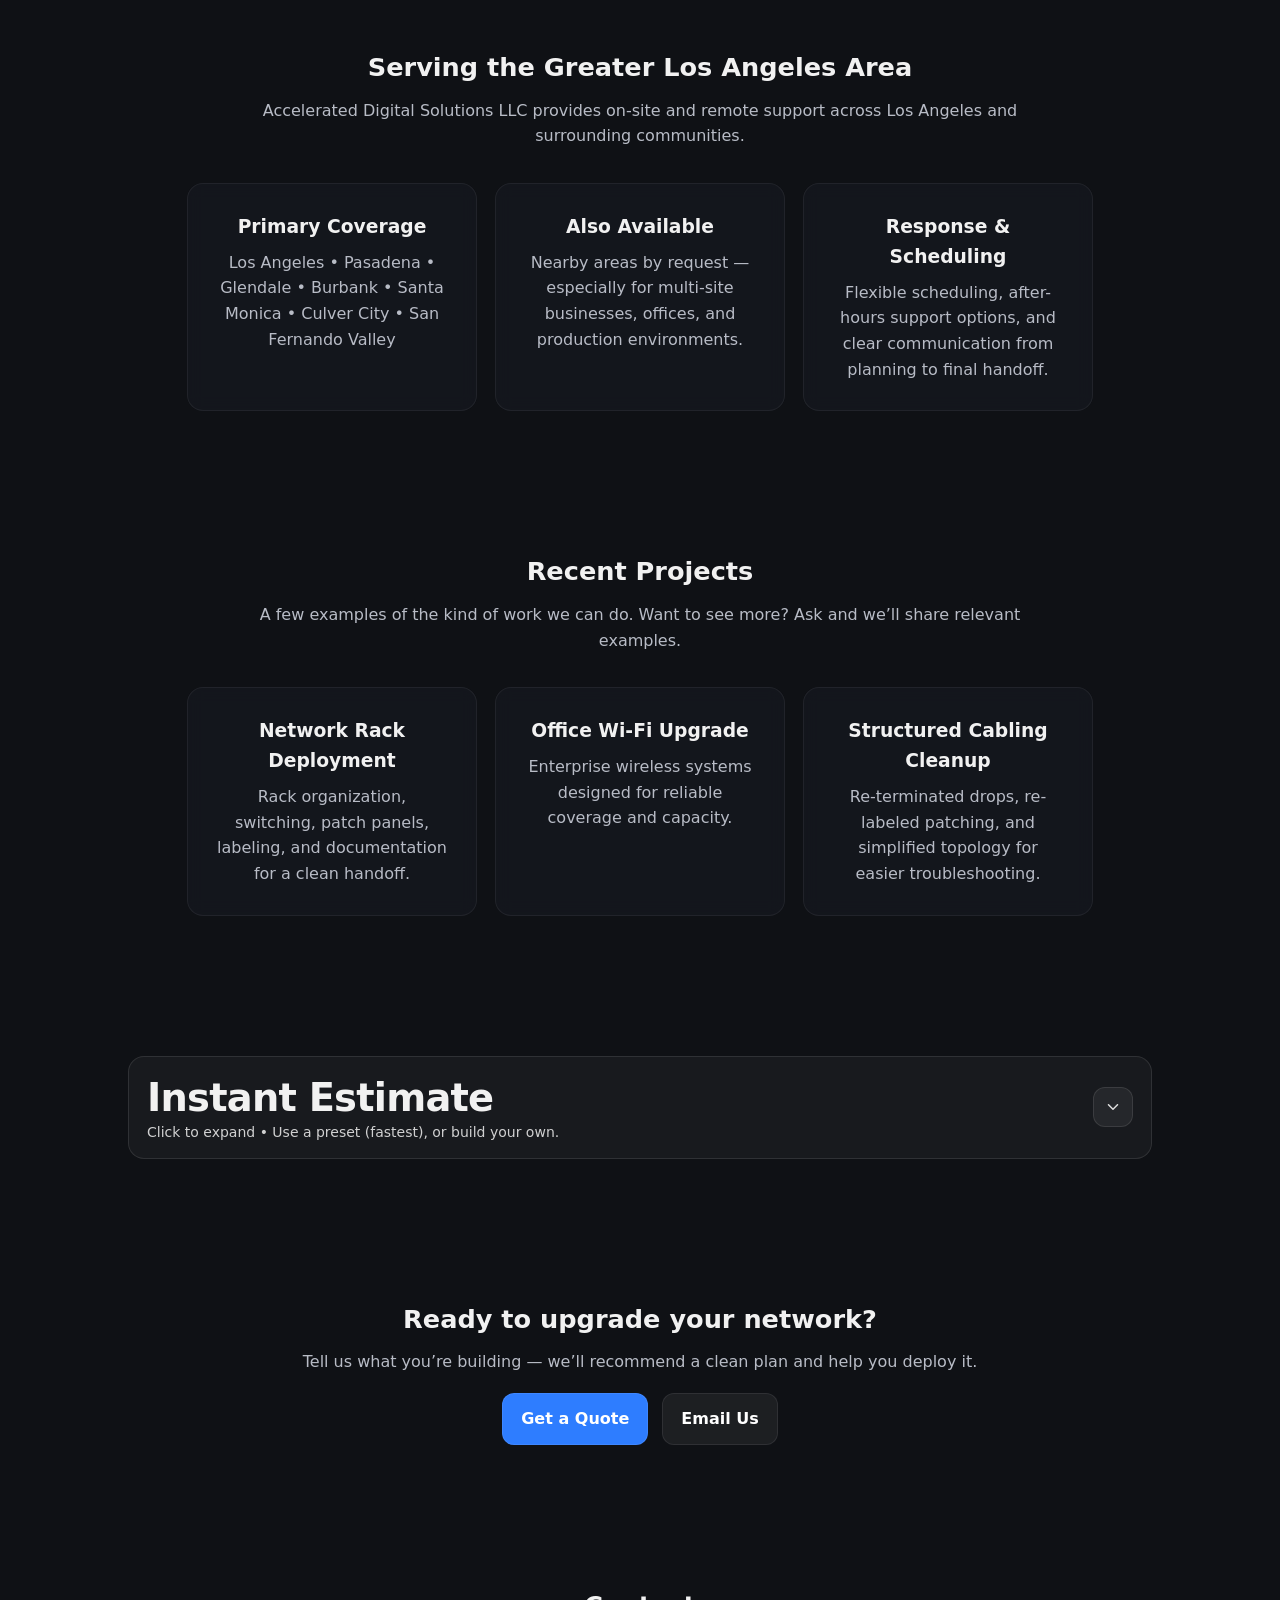
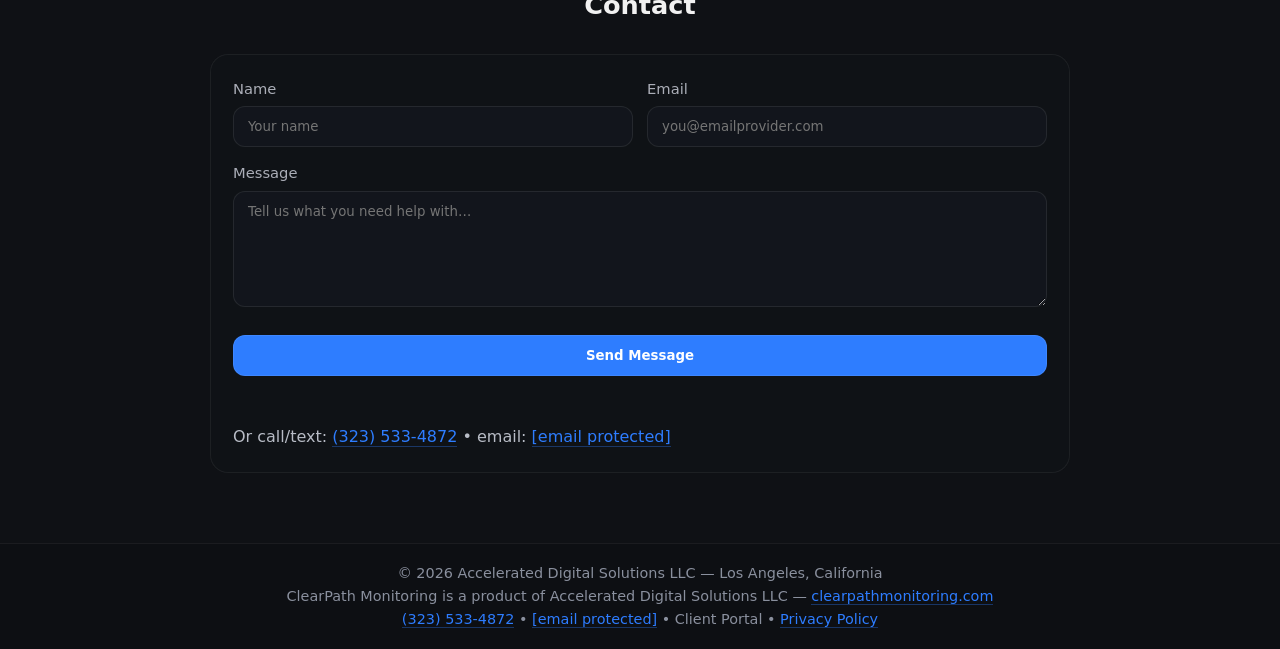
==== commit 204532fa: "Update index.html Updated footer to include Clearpath Monitoring as a company project and product." ====
--- a/index.html
+++ b/index.html
@@ -78,11 +78,26 @@
   }
   </script>
 
-  <!-- Google Analytics -->
+  <!-- Google Analytics with Consent Mode v2 -->
+  <script>
+    // Set default consent to denied before GA loads — cookie-consent.js updates this on accept
+    window.dataLayer = window.dataLayer || [];
+    function gtag(){dataLayer.push(arguments);}
+    gtag('consent', 'default', {
+      analytics_storage: 'denied',
+      ad_storage: 'denied',
+      wait_for_update: 500
+    });
+    // If user previously accepted, grant consent immediately so GA fires correctly
+    if (localStorage.getItem('ads_cookie_consent') === 'accepted') {
+      gtag('consent', 'update', { analytics_storage: 'granted', ad_storage: 'denied' });
+    }
+    if (localStorage.getItem('ads_cookie_consent') === 'declined') {
+      window['ga-disable-G-X59WX00S4E'] = true;
+    }
+  </script>
   <script async src="https://www.googletagmanager.com/gtag/js?id=G-X59WX00S4E"></script>
   <script>
-    window.dataLayer = window.dataLayer || [];
-    function gtag(){dataLayer.push(arguments);}
     gtag('js', new Date());
     gtag('config', 'G-X59WX00S4E', {
       page_title: document.title,
@@ -705,7 +720,9 @@
 
   <footer class="site-footer">
     <div class="site-footer-inner">
-      <div>© 2026 Accelerated Digital Solutions LLC — Los Angeles, California</div>
+      <div>© 2026 Accelerated Digital Solutions LLC — Los Angeles, California<br>
+        ClearPath Monitoring is a product of Accelerated Digital Solutions LLC —
+        <a class="link" href="https://clearpathmonitoring.com">clearpathmonitoring.com</a></div>
       <div class="site-footer-links">
         <a class="link" href="tel:+13235334872">(323) 533-4872</a>
         <span aria-hidden="true">•</span>
@@ -1072,5 +1089,6 @@
     })();
   </script>
 
+  <script src="cookie-consent.js" defer></script>
 </body>
 </html>
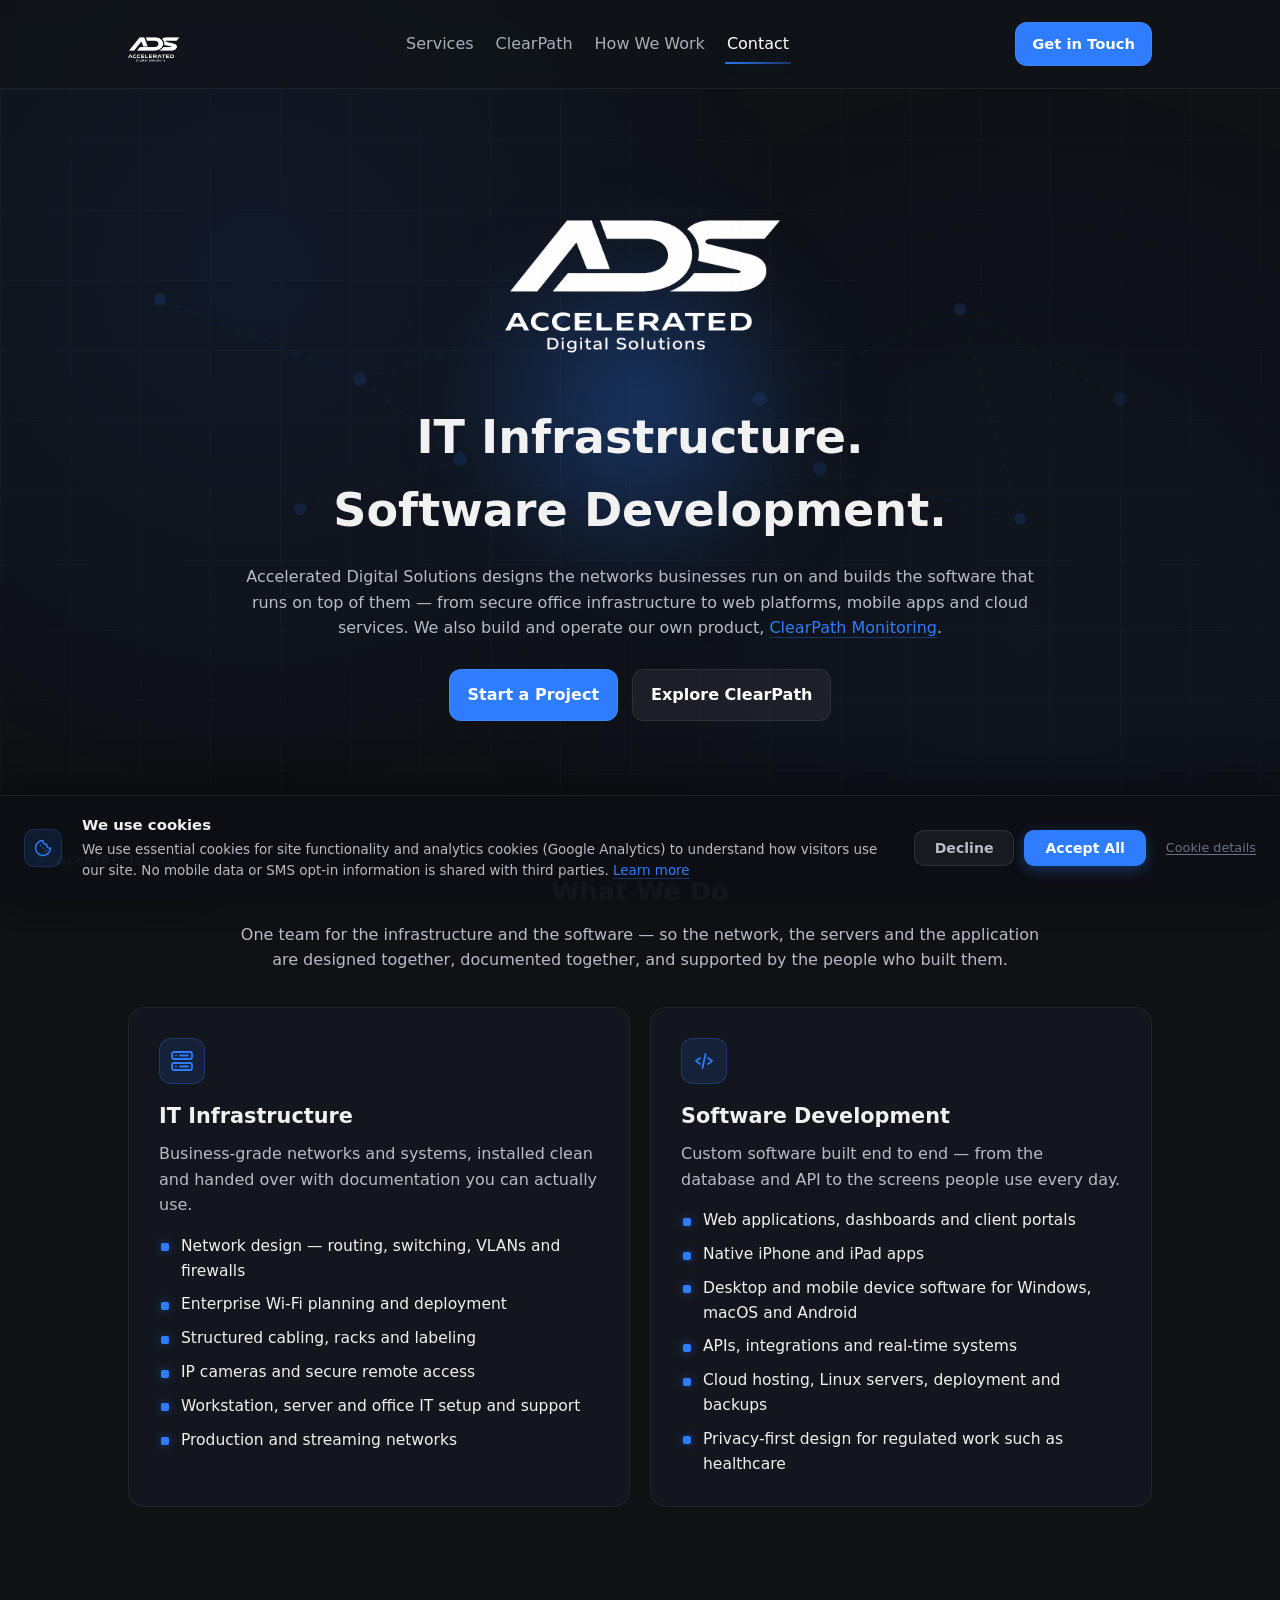
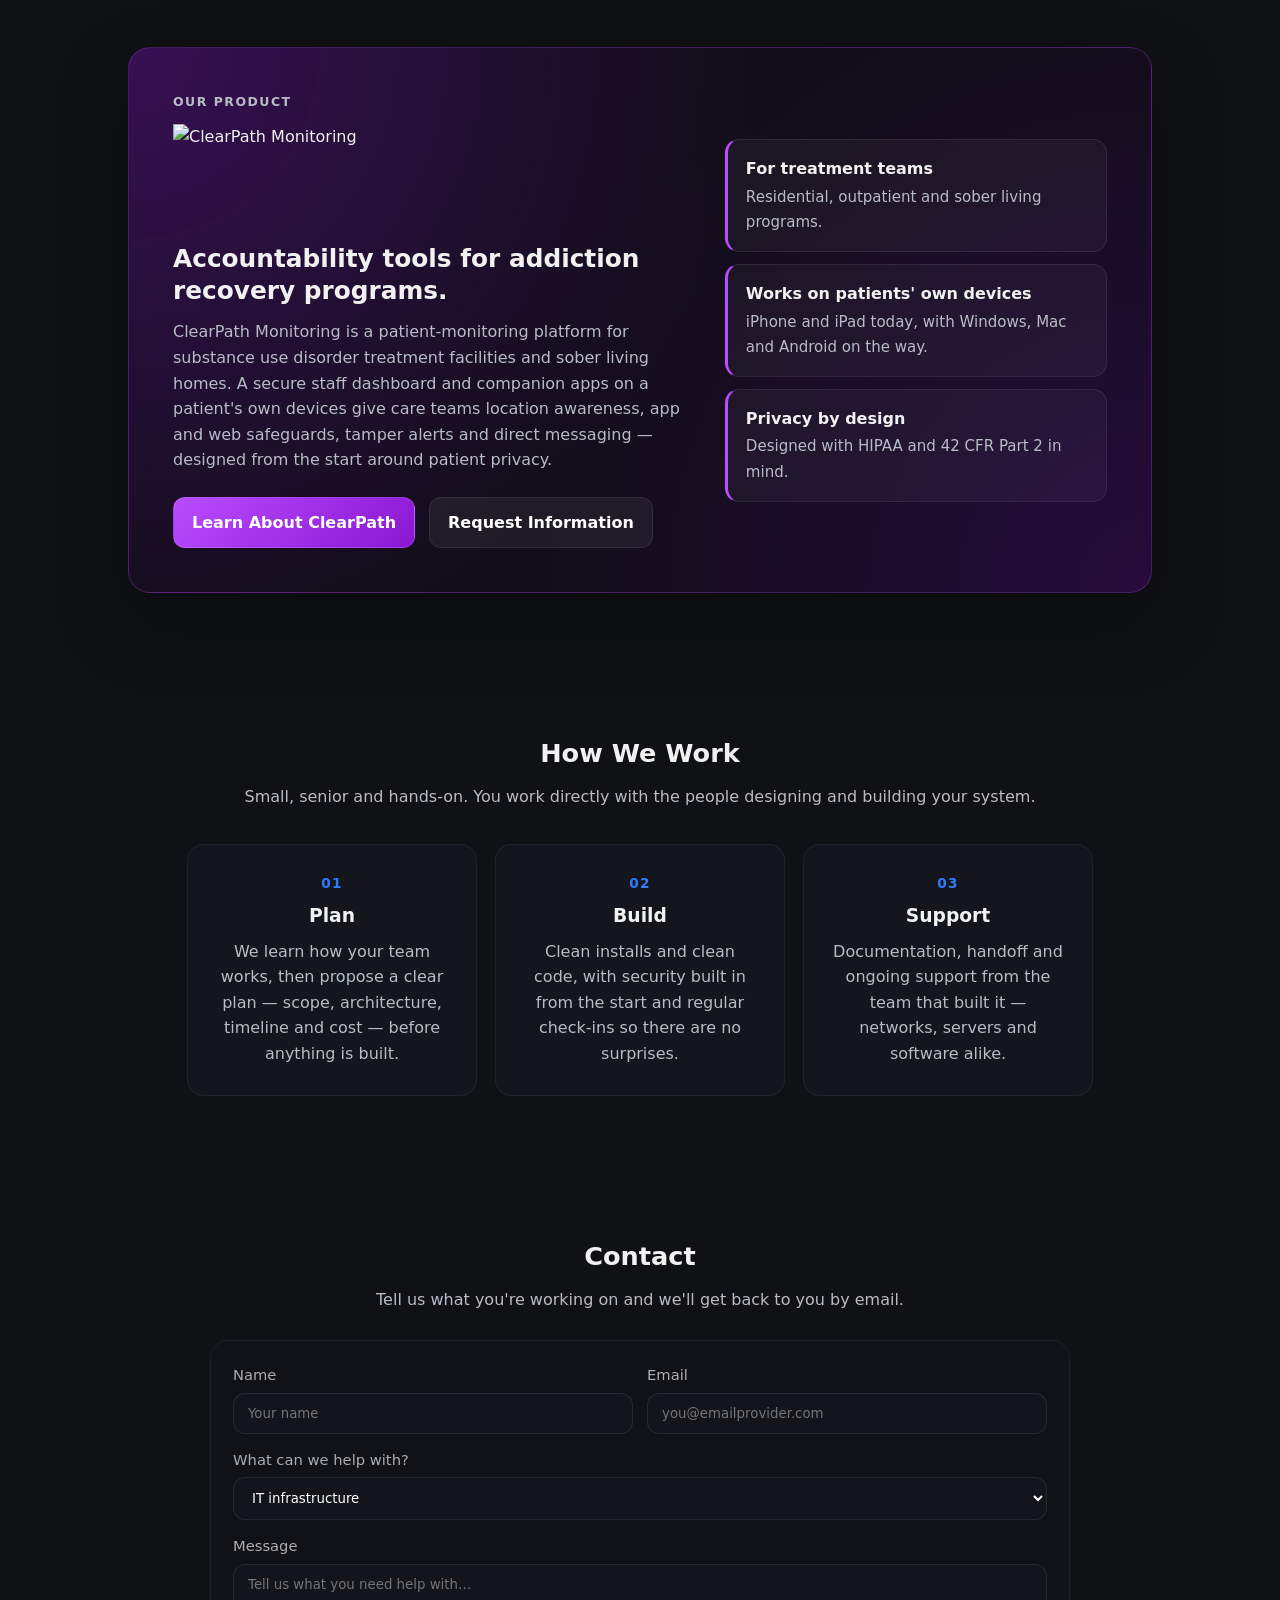
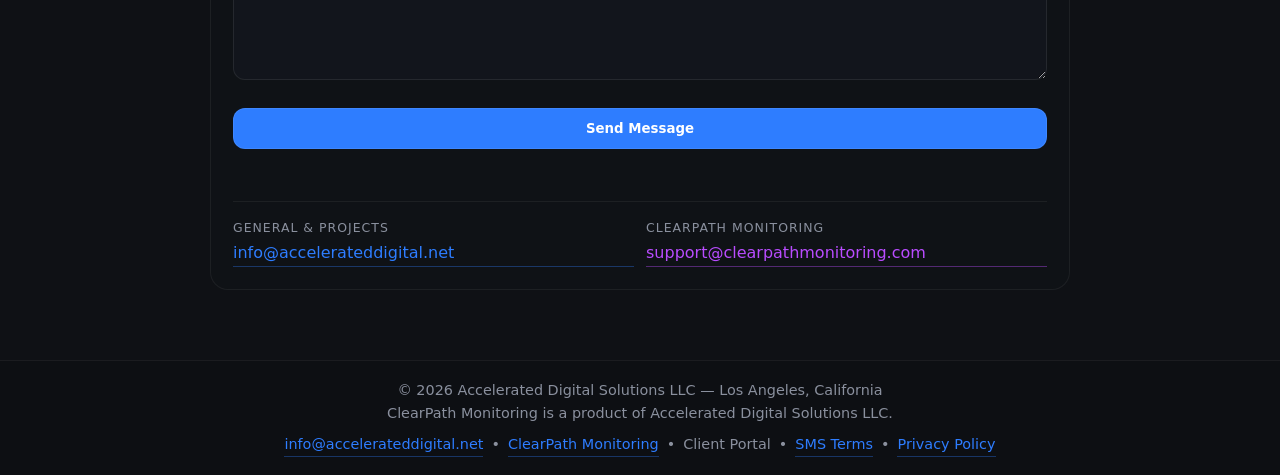
==== commit 7a3f9afe: "Refocus site on IT + software; add ClearPath page and SMS Terms; remove phone numbers New homepage p" ====
--- a/index.html
+++ b/index.html
@@ -4,10 +4,10 @@
   <meta charset="UTF-8" />
   <meta name="viewport" content="width=device-width, initial-scale=1.0" />
 
-  <title>Accelerated Digital Solutions LLC | Los Angeles IT & Network Infrastructure</title>
-  <meta name="description" content="Accelerated Digital Solutions LLC provides IT and network infrastructure, Wi-Fi deployment, structured cabling, and production networking throughout the Greater Los Angeles area." />
+  <title>Accelerated Digital Solutions LLC | IT Infrastructure &amp; Software Development — Los Angeles</title>
+  <meta name="description" content="Accelerated Digital Solutions LLC is a Los Angeles IT infrastructure and software development company — network design, secure IT, and custom web, mobile and cloud software. Makers of ClearPath Monitoring." />
   <meta name="robots" content="index,follow" />
-  <meta name="keywords" content="IT support Los Angeles, network infrastructure Los Angeles, Wi-Fi deployment LA, structured cabling, IP cameras, UniFi installer, IT company Los Angeles, network setup, Accelerated Digital Solutions" />
+  <meta name="keywords" content="IT infrastructure Los Angeles, software development Los Angeles, network design, custom software, web application development, iOS app development, healthcare software, ClearPath Monitoring, Accelerated Digital Solutions" />
   <meta name="author" content="Accelerated Digital Solutions LLC" />
   <meta name="geo.region" content="US-CA" />
   <meta name="geo.placename" content="Los Angeles, California" />
@@ -17,8 +17,8 @@
   <!-- Open Graph (Facebook, LinkedIn, iMessage previews) -->
   <meta property="og:type" content="website" />
   <meta property="og:url" content="https://www.accelerateddigital.net/" />
-  <meta property="og:title" content="Accelerated Digital Solutions LLC | Los Angeles IT & Network Infrastructure" />
-  <meta property="og:description" content="Professional IT infrastructure, Wi-Fi deployment, structured cabling, security cameras, and production networking across Greater Los Angeles." />
+  <meta property="og:title" content="Accelerated Digital Solutions LLC | IT Infrastructure &amp; Software Development" />
+  <meta property="og:description" content="Networks, secure IT and custom software from Los Angeles — and the team behind ClearPath Monitoring." />
   <meta property="og:image" content="https://www.accelerateddigital.net/assets/og-image.png" />
   <meta property="og:image:width" content="1200" />
   <meta property="og:image:height" content="630" />
@@ -28,51 +28,40 @@
   <!-- Twitter / X Card -->
   <meta name="twitter:card" content="summary_large_image" />
   <meta name="twitter:url" content="https://www.accelerateddigital.net/" />
-  <meta name="twitter:title" content="Accelerated Digital Solutions LLC | Los Angeles IT & Network Infrastructure" />
-  <meta name="twitter:description" content="Professional IT infrastructure, Wi-Fi deployment, structured cabling, security cameras, and production networking across Greater Los Angeles." />
+  <meta name="twitter:title" content="Accelerated Digital Solutions LLC | IT Infrastructure &amp; Software Development" />
+  <meta name="twitter:description" content="Networks, secure IT and custom software from Los Angeles — and the team behind ClearPath Monitoring." />
   <meta name="twitter:image" content="https://www.accelerateddigital.net/assets/og-image.png" />
 
-  <!-- LocalBusiness Structured Data (Google rich results) -->
+  <!-- Organization Structured Data (Google rich results) -->
   <script type="application/ld+json">
   {
     "@context": "https://schema.org",
-    "@type": "LocalBusiness",
+    "@type": "ProfessionalService",
     "name": "Accelerated Digital Solutions LLC",
-    "description": "IT and network infrastructure company providing Wi-Fi deployment, structured cabling, IP cameras, and production networking across Greater Los Angeles.",
+    "description": "IT infrastructure and software development company in Los Angeles — network design, secure IT, and custom web, mobile and cloud software. Makers of ClearPath Monitoring.",
     "url": "https://www.accelerateddigital.net",
-    "telephone": "+13235334872",
     "email": "info@accelerateddigital.net",
     "logo": "https://www.accelerateddigital.net/assets/ADS%20LOGO%20WHITE.svg",
     "image": "https://www.accelerateddigital.net/assets/og-image.png",
-    "priceRange": "$$",
     "address": {
       "@type": "PostalAddress",
       "addressLocality": "Los Angeles",
       "addressRegion": "CA",
       "addressCountry": "US"
     },
-    "geo": {
-      "@type": "GeoCoordinates",
-      "latitude": 34.0522,
-      "longitude": -118.2437
-    },
-    "areaServed": [
-      "Los Angeles", "Pasadena", "Glendale", "Burbank",
-      "Santa Monica", "Culver City", "San Fernando Valley"
+    "areaServed": "Greater Los Angeles",
+    "serviceType": [
+      "IT Infrastructure",
+      "Network Design",
+      "Software Development",
+      "Web Application Development",
+      "Mobile App Development",
+      "Cloud Hosting and DevOps"
     ],
-    "serviceType": [
-      "Network Infrastructure",
-      "Wi-Fi Deployment",
-      "Structured Cabling",
-      "Security Cameras",
-      "IT Setup and Support",
-      "Production Networking"
-    ],
-    "openingHoursSpecification": {
-      "@type": "OpeningHoursSpecification",
-      "dayOfWeek": ["Monday","Tuesday","Wednesday","Thursday","Friday"],
-      "opens": "08:00",
-      "closes": "18:00"
+    "brand": {
+      "@type": "Brand",
+      "name": "ClearPath Monitoring",
+      "url": "https://www.accelerateddigital.net/clearpath"
     },
     "sameAs": []
   }
@@ -106,78 +95,8 @@
     });
   </script>
 
-  <link rel="stylesheet" href="style.css?v=2" />
+  <link rel="stylesheet" href="style.css?v=3" />
   <link rel="icon" href="assets/favicon.svg" type="image/svg+xml" />
-
-  <!-- Small inline styles for the collapsible header -->
-  <style>
-    .estimate-toggle {
-      width: 100%;
-      text-align: left;
-      display: flex;
-      align-items: center;
-      justify-content: space-between;
-      gap: 16px;
-      background: rgba(255,255,255,0.04);
-      border: 1px solid rgba(255,255,255,0.10);
-      border-radius: 16px;
-      padding: 18px 18px;
-      cursor: pointer;
-      color: inherit;
-      transition: transform .08s ease, background .15s ease, border-color .15s ease;
-    }
-    .estimate-toggle:hover {
-      background: rgba(255,255,255,0.06);
-      border-color: rgba(255,255,255,0.16);
-    }
-    .estimate-toggle:active { transform: translateY(1px); }
-    .estimate-toggle:focus-visible {
-      outline: 2px solid rgba(255,255,255,0.35);
-      outline-offset: 3px;
-    }
-    .estimate-toggle .title {
-      display: flex;
-      flex-direction: column;
-      gap: 4px;
-    }
-    .estimate-toggle .title h2 {
-      margin: 0;
-      font-size: clamp(28px, 3vw, 40px);
-      letter-spacing: -0.02em;
-    }
-    .estimate-toggle .title .sub {
-      opacity: 0.85;
-      font-size: 14px;
-    }
-    .estimate-toggle .chev {
-      flex: 0 0 auto;
-      width: 40px;
-      height: 40px;
-      border-radius: 12px;
-      display: grid;
-      place-items: center;
-      background: rgba(255,255,255,0.06);
-      border: 1px solid rgba(255,255,255,0.10);
-      transition: transform .2s ease, background .15s ease, border-color .15s ease;
-    }
-    .estimate-toggle[aria-expanded="true"] .chev { transform: rotate(180deg); }
-    .estimate-toggle svg { width: 18px; height: 18px; opacity: 0.9; }
-
-    /* Collapsible container animation */
-    .estimate-collapsible {
-      overflow: hidden;
-      max-height: 0;
-      opacity: 0;
-      transform: translateY(-4px);
-      transition: max-height .35s ease, opacity .25s ease, transform .25s ease;
-    }
-    .estimate-collapsible.open {
-      opacity: 1;
-      transform: translateY(0);
-      max-height: 4000px; /* large enough for content */
-    }
-    .estimate-collapsible .estimate-wrap { margin-top: 18px; }
-  </style>
 </head>
 
 <body>
@@ -197,15 +116,12 @@
 
     <nav class="site-nav" id="siteNav" aria-label="Primary navigation">
       <a href="#services" data-section="services">Services</a>
-      <a href="#service-area" data-section="service-area">Service Area</a>
-      <a href="#projects" data-section="projects">Projects</a>
-      <a href="#estimate" data-section="estimate">Estimate</a>
+      <a href="#clearpath" data-section="clearpath">ClearPath</a>
+      <a href="#approach" data-section="approach">How We Work</a>
       <a href="#contact" data-section="contact">Contact</a>
     </nav>
 
-    <div class="contact-phone">
-      <a href="tel:+13235334872">(323) 533-4872</a>
-    </div>
+    <a class="btn header-cta" href="#contact">Get in Touch</a>
 
     <button
       class="nav-hamburger"
@@ -225,16 +141,15 @@
   <div id="mobileNavPanel" class="mobile-nav-panel" hidden aria-label="Mobile navigation">
     <nav class="mobile-nav-links">
       <a href="#services">Services</a>
-      <a href="#service-area">Service Area</a>
-      <a href="#projects">Projects</a>
-      <a href="#estimate">Estimate</a>
+      <a href="/clearpath">ClearPath Monitoring</a>
+      <a href="#approach">How We Work</a>
       <a href="#contact">Contact</a>
     </nav>
-    <a class="mobile-nav-phone" href="tel:+13235334872">(323) 533-4872</a>
+    <a class="mobile-nav-phone" href="mailto:info@accelerateddigital.net">info@accelerateddigital.net</a>
   </div>
 
   <main id="main-content">
-    <section class="hero">
+    <section class="hero" id="top">
       <svg class="hero-net" viewBox="0 0 1200 520" preserveAspectRatio="none" aria-hidden="true">
         <g class="net-lines">
           <line x1="120" y1="140" x2="320" y2="220" />
@@ -277,403 +192,136 @@
         draggable="false"
       />
 
-      <h1>Modern IT Infrastructure.<br>Reliable Network Design.</h1>
+      <h1>IT Infrastructure.<br>Software Development.</h1>
 
       <p>
-        Accelerated Digital Solutions LLC delivers network deployment, structured cabling, Wi-Fi systems, and production networking —
-        built clean, documented, and scalable across Los Angeles.
+        Accelerated Digital Solutions designs the networks businesses run on and builds the software that runs on top of them —
+        from secure office infrastructure to web platforms, mobile apps and cloud services. We also build and operate our own product,
+        <a class="link" href="/clearpath">ClearPath Monitoring</a>.
       </p>
 
       <div class="hero-actions">
-        <a href="#contact" class="btn">Request Consultation</a>
-        <a href="#services" class="btn btn-ghost">View Services</a>
+        <a href="#contact" class="btn">Start a Project</a>
+        <a href="/clearpath" class="btn btn-ghost">Explore ClearPath</a>
       </div>
     </section>
 
+    <!-- ===== Services: two pillars ===== -->
     <section id="services" class="section" data-observe aria-label="Services">
-      <h2>Services</h2>
+      <h2>What We Do</h2>
       <p class="section-text">
-        Practical, business-grade systems with clean installs, strong documentation, and support you can count on.
+        One team for the infrastructure and the software — so the network, the servers and the application are designed together, documented together, and supported by the people who built them.
+      </p>
+
+      <div class="pillars">
+        <article class="pillar card reveal">
+          <div class="pillar-icon" aria-hidden="true">
+            <svg viewBox="0 0 24 24" fill="none" stroke="currentColor" stroke-width="1.8" stroke-linecap="round" stroke-linejoin="round"><rect x="2" y="3" width="20" height="7" rx="2"/><rect x="2" y="14" width="20" height="7" rx="2"/><path d="M6 6.5h.01M6 17.5h.01M10 6.5h8M10 17.5h8"/></svg>
+          </div>
+          <h3>IT Infrastructure</h3>
+          <p>Business-grade networks and systems, installed clean and handed over with documentation you can actually use.</p>
+          <ul class="pillar-list">
+            <li>Network design — routing, switching, VLANs and firewalls</li>
+            <li>Enterprise Wi-Fi planning and deployment</li>
+            <li>Structured cabling, racks and labeling</li>
+            <li>IP cameras and secure remote access</li>
+            <li>Workstation, server and office IT setup and support</li>
+            <li>Production and streaming networks</li>
+          </ul>
+        </article>
+
+        <article class="pillar card reveal">
+          <div class="pillar-icon" aria-hidden="true">
+            <svg viewBox="0 0 24 24" fill="none" stroke="currentColor" stroke-width="1.8" stroke-linecap="round" stroke-linejoin="round"><path d="M8 9l-4 3 4 3M16 9l4 3-4 3M13.5 5l-3 14"/></svg>
+          </div>
+          <h3>Software Development</h3>
+          <p>Custom software built end to end — from the database and API to the screens people use every day.</p>
+          <ul class="pillar-list">
+            <li>Web applications, dashboards and client portals</li>
+            <li>Native iPhone and iPad apps</li>
+            <li>Desktop and mobile device software for Windows, macOS and Android</li>
+            <li>APIs, integrations and real-time systems</li>
+            <li>Cloud hosting, Linux servers, deployment and backups</li>
+            <li>Privacy-first design for regulated work such as healthcare</li>
+          </ul>
+        </article>
+      </div>
+    </section>
+
+    <!-- ===== ClearPath product band ===== -->
+    <section id="clearpath" class="section" data-observe aria-label="ClearPath Monitoring">
+      <div class="product-band reveal-block">
+        <div class="product-band-copy">
+          <p class="eyebrow eyebrow-cp">Our product</p>
+          <img
+            src="assets/clearpath/clearpath-wordmark.webp"
+            alt="ClearPath Monitoring"
+            class="cp-wordmark"
+            width="360" height="113"
+            draggable="false"
+          />
+          <h2>Accountability tools for addiction recovery programs.</h2>
+          <p>
+            ClearPath Monitoring is a patient-monitoring platform for substance use disorder treatment facilities and sober living homes.
+            A secure staff dashboard and companion apps on a patient's own devices give care teams location awareness, app and web
+            safeguards, tamper alerts and direct messaging — designed from the start around patient privacy.
+          </p>
+          <div class="hero-actions product-actions">
+            <a href="/clearpath" class="btn btn-cp">Learn About ClearPath</a>
+            <a href="/clearpath#cp-contact" class="btn btn-ghost">Request Information</a>
+          </div>
+        </div>
+
+        <ul class="product-points" aria-label="ClearPath highlights">
+          <li>
+            <strong>For treatment teams</strong>
+            <span>Residential, outpatient and sober living programs.</span>
+          </li>
+          <li>
+            <strong>Works on patients' own devices</strong>
+            <span>iPhone and iPad today, with Windows, Mac and Android on the way.</span>
+          </li>
+          <li>
+            <strong>Privacy by design</strong>
+            <span>Designed with HIPAA and 42 CFR Part 2 in mind.</span>
+          </li>
+        </ul>
+      </div>
+    </section>
+
+    <!-- ===== How we work ===== -->
+    <section id="approach" class="section" data-observe aria-label="How We Work">
+      <h2>How We Work</h2>
+      <p class="section-text">
+        Small, senior and hands-on. You work directly with the people designing and building your system.
       </p>
 
       <div class="cards">
         <div class="card reveal">
-          <h3>Network Infrastructure</h3>
-          <p>Design, routing, switching, VLANs, firewall configuration, and secure deployments for offices and studios.</p>
+          <p class="step-num">01</p>
+          <h3>Plan</h3>
+          <p>We learn how your team works, then propose a clear plan — scope, architecture, timeline and cost — before anything is built.</p>
         </div>
 
         <div class="card reveal">
-          <h3>Wi-Fi Deployment</h3>
-          <p>Enterprise access points, guest networks, performance tuning, and coverage planning for reliable connectivity.</p>
+          <p class="step-num">02</p>
+          <h3>Build</h3>
+          <p>Clean installs and clean code, with security built in from the start and regular check-ins so there are no surprises.</p>
         </div>
 
         <div class="card reveal">
-          <h3>Structured Cabling</h3>
-          <p>Professional cable runs, labeling, patch panels, racks, and documentation that scales with your business.</p>
+          <p class="step-num">03</p>
+          <h3>Support</h3>
+          <p>Documentation, handoff and ongoing support from the team that built it — networks, servers and software alike.</p>
         </div>
-
-        <div class="card reveal">
-          <h3>Security & Cameras</h3>
-          <p>IP cameras, NVR setups, network segmentation, and clean installs designed for uptime and remote access.</p>
-        </div>
-
-        <div class="card reveal">
-          <h3>IT Setup & Support</h3>
-          <p>New office buildouts, workstation setup, network troubleshooting, and ongoing maintenance plans.</p>
-        </div>
-
-        <div class="card reveal">
-          <h3>Production & Streaming Networks</h3>
-          <p>Network design for live production environments, streaming workflows, and reliable low-latency transport.</p>
-        </div>
-      </div>
-    </section>
-
-    <section id="service-area" class="section" data-observe aria-label="Service Area">
-      <h2>Serving the Greater Los Angeles Area</h2>
-      <p class="section-text">
-        Accelerated Digital Solutions LLC provides on-site and remote support across Los Angeles and surrounding communities.
-      </p>
-
-      <div class="cards">
-        <div class="card reveal">
-          <h3>Primary Coverage</h3>
-          <p>Los Angeles • Pasadena • Glendale • Burbank • Santa Monica • Culver City • San Fernando Valley</p>
-        </div>
-
-        <div class="card reveal">
-          <h3>Also Available</h3>
-          <p>Nearby areas by request — especially for multi-site businesses, offices, and production environments.</p>
-        </div>
-
-        <div class="card reveal">
-          <h3>Response & Scheduling</h3>
-          <p>Flexible scheduling, after-hours support options, and clear communication from planning to final handoff.</p>
-        </div>
-      </div>
-    </section>
-
-    <section id="projects" class="section" data-observe aria-label="Recent Projects">
-      <h2>Recent Projects</h2>
-      <p class="section-text">
-        A few examples of the kind of work we can do. Want to see more? Ask and we’ll share relevant examples.
-      </p>
-
-      <div class="cards">
-        <div class="card reveal">
-          <h3>Network Rack Deployment</h3>
-          <p>Rack organization, switching, patch panels, labeling, and documentation for a clean handoff.</p>
-        </div>
-
-        <div class="card reveal">
-          <h3>Office Wi-Fi Upgrade</h3>
-          <p>Enterprise wireless systems designed for reliable coverage and capacity.</p>
-        </div>
-
-        <div class="card reveal">
-          <h3>Structured Cabling Cleanup</h3>
-          <p>Re-terminated drops, re-labeled patching, and simplified topology for easier troubleshooting.</p>
-        </div>
-      </div>
-    </section>
-
-    <!-- ===== Estimate Section (moved here, collapsible) ===== -->
-    <section id="estimate" class="section" data-observe aria-label="Instant Estimate">
-      <button
-        class="estimate-toggle"
-        id="estimateToggle"
-        type="button"
-        aria-expanded="false"
-        aria-controls="estimatePanel"
-      >
-        <div class="title">
-          <h2>Instant Estimate</h2>
-          <div class="sub">Click to expand • Use a preset (fastest), or build your own.</div>
-        </div>
-
-        <div class="chev" aria-hidden="true">
-          <svg viewBox="0 0 24 24" fill="none">
-            <path d="M6 9l6 6 6-6" stroke="currentColor" stroke-width="2" stroke-linecap="round" stroke-linejoin="round"/>
-          </svg>
-        </div>
-      </button>
-
-      <div id="estimatePanel" class="estimate-collapsible" hidden>
-        <p class="section-text" style="margin-top:16px;">
-          If you don’t already have UniFi, choose <strong>UDM Pro</strong>.
-        </p>
-
-        <div class="estimate-wrap">
-          <div class="estimate-grid">
-            <!-- LEFT: Inputs -->
-            <div class="estimate-card">
-              <h3>Quick Start Presets</h3>
-              <p class="hint">Pick one to auto-fill. You can tweak anything afterward.</p>
-
-              <div class="row" style="margin-top:12px;">
-                <div class="field">
-                  <label for="presetSelect">Typical Setup</label>
-                  <select id="presetSelect">
-                    <option value="none">Choose a preset…</option>
-                    <option value="homeSmall">Small Home</option>
-                    <option value="homeLarge">Large Home</option>
-                    <option value="retail">Retail / Small Business</option>
-                    <option value="office">Office / Multi-room</option>
-                    <option value="camerasOnly">Cameras Only</option>
-                  </select>
-                  <div class="hint" id="presetHint">Tip: “Retail” is a great starting point for most storefronts.</div>
-                </div>
-
-                <div class="field">
-                  <label for="applyPresetBtn" class="sr-only">Apply selected preset</label>
-                  <button class="btn" id="applyPresetBtn" type="button" aria-describedby="presetHint">Apply Preset</button>
-                  <div class="hint">One click fill — doesn’t lock anything.</div>
-                </div>
-              </div>
-
-              <div class="divider"></div>
-
-              <h3>Coverage Helper</h3>
-              <p class="hint">Don’t know how many access points? Enter basic info and we’ll recommend a starting point.</p>
-
-              <div class="row" style="margin-top:12px;">
-                <div class="field">
-                  <label for="sqft">Square footage</label>
-                  <input id="sqft" type="number" min="200" value="1800" />
-                  <div class="hint">Rough estimate is fine.</div>
-                </div>
-
-                <div class="field">
-                  <label for="floors">Floors</label>
-                  <select id="floors">
-                    <option value="1">1</option>
-                    <option value="2" selected>2</option>
-                    <option value="3">3+</option>
-                  </select>
-                  <div class="hint">More floors usually means more APs.</div>
-                </div>
-              </div>
-
-              <div class="row" style="margin-top:12px;">
-                <div class="field">
-                  <label for="needOutdoor">Outdoor coverage</label>
-                  <select id="needOutdoor">
-                    <option value="no" selected>No</option>
-                    <option value="yes">Yes</option>
-                  </select>
-                  <div class="hint">Patio / yard / exterior areas.</div>
-                </div>
-
-                <div class="field">
-                  <label for="applyCoverageBtn" class="sr-only">Apply coverage recommendation</label>
-                  <button class="btn btn-ghost" id="applyCoverageBtn" type="button" aria-describedby="coverageResult">Apply Recommendation</button>
-                  <div class="hint" id="coverageResult">Recommendation will appear here.</div>
-                </div>
-              </div>
-
-              <div class="divider"></div>
-
-              <h3>Build Your System</h3>
-              <p class="hint">Indoor AP: <strong>U7 Pro</strong> • Outdoor AP: <strong>U6 Mesh</strong></p>
-
-              <div class="row">
-                <div class="field">
-                  <label for="qtyIndoor">Indoor APs (U7 Pro)</label>
-                  <input id="qtyIndoor" type="number" min="0" value="2" />
-                  <div class="hint">Unit: <span data-price-label="u7pro">$—</span></div>
-                </div>
-
-                <div class="field">
-                  <label for="qtyOutdoor">Outdoor APs (U6 Mesh)</label>
-                  <input id="qtyOutdoor" type="number" min="0" value="0" />
-                  <div class="hint">Unit: <span data-price-label="u6mesh">$—</span></div>
-                </div>
-              </div>
-
-              <div class="divider"></div>
-
-              <h4>Cameras (UniFi Protect)</h4>
-              <div class="row">
-                <div class="field">
-                  <label for="qtyG5Bullet">G5 Bullet</label>
-                  <input id="qtyG5Bullet" type="number" min="0" value="0" />
-                  <div class="hint">Unit: <span data-price-label="g5bullet">$—</span></div>
-                </div>
-
-                <div class="field">
-                  <label for="qtyG5Flex">G5 Flex</label>
-                  <input id="qtyG5Flex" type="number" min="0" value="0" />
-                  <div class="hint">Unit: <span data-price-label="g5flex">$—</span></div>
-                </div>
-              </div>
-
-              <div class="row" style="margin-top:14px;">
-                <div class="field">
-                  <label for="qtyG5Turret">G5 Turret Ultra</label>
-                  <input id="qtyG5Turret" type="number" min="0" value="0" />
-                  <div class="hint">Unit: <span data-price-label="g5turretultra">$—</span></div>
-                </div>
-
-                <div class="field">
-                  <label for="runs">New Cat6 drops</label>
-                  <input id="runs" type="number" min="0" value="4" />
-                  <div class="hint">Includes termination + test</div>
-                </div>
-              </div>
-
-              <div class="divider"></div>
-
-              <h4>Core UniFi Hardware</h4>
-              <div class="row">
-                <div class="field">
-                  <label for="consoleSelect">UniFi Console (controller)</label>
-                  <select id="consoleSelect">
-                    <option value="none">Already have one / none</option>
-                    <option value="udmpro">Dream Machine Pro (UDM Pro)</option>
-                    <option value="cloudkeyplus">Cloud Key Gen2 Plus</option>
-                  </select>
-                  <div class="hint">
-                    UDM Pro: <span data-price-label="udmpro">$—</span> •
-                    CK G2+: <span data-price-label="cloudkeyplus">$—</span>
-                  </div>
-                </div>
-
-                <div class="field">
-                  <label for="nvrSelect">Recorder (for cameras)</label>
-                  <select id="nvrSelect">
-                    <option value="none">No / already have one</option>
-                    <option value="unvr">UNVR</option>
-                  </select>
-                  <div class="hint">UNVR: <span data-price-label="unvr">$—</span></div>
-                </div>
-              </div>
-
-              <div class="row" style="margin-top:14px;">
-                <div class="field">
-                  <label for="poeSelect">PoE Switch</label>
-                  <select id="poeSelect">
-                    <option value="none">Already have one / none</option>
-                    <option value="usw16poe">USW 16 PoE</option>
-                    <option value="usw24poe">USW 24 PoE</option>
-                  </select>
-                  <div class="hint">
-                    16 PoE: <span data-price-label="usw16poe">$—</span> •
-                    24 PoE: <span data-price-label="usw24poe">$—</span>
-                  </div>
-                </div>
-
-                <div class="field">
-                  <label for="internetReady">Internet modem / ISP handoff</label>
-                  <select id="internetReady">
-                    <option value="yes">Already available</option>
-                    <option value="unsure">Not sure</option>
-                  </select>
-                  <div class="hint">If “Not sure”, we’ll confirm during the site walk.</div>
-                </div>
-              </div>
-
-              <div class="divider"></div>
-
-              <h4>Install Package</h4>
-              <div class="row">
-                <div class="field">
-                  <label for="laborTier">Tier</label>
-                  <select id="laborTier">
-                    <option value="standard">Standard</option>
-                    <option value="premium">Premium (neater rack + labeling)</option>
-                  </select>
-                </div>
-
-                <div class="field">
-                  <label for="travelFee">Trip Fee</label>
-                  <select id="travelFee">
-                    <option value="0">$0 (waived)</option>
-                    <option value="35">$35</option>
-                    <option value="65">$65</option>
-                  </select>
-                </div>
-              </div>
-
-              <div class="actions">
-                <button class="btn btn-ghost" id="resetBtn" type="button">Reset</button>
-                <button class="btn" id="copyBtn" type="button">Copy Estimate</button>
-              </div>
-
-              <div class="divider"></div>
-
-              <h3>Email This Estimate</h3>
-              <p class="hint">We’ll email a copy to you.</p>
-
-              <form id="estimateEmailForm" class="estimate-email" novalidate>
-                <div class="row" style="margin-top:12px;">
-                  <div class="field">
-                    <label for="estName">Name</label>
-                    <input id="estName" type="text" placeholder="Your name" required autocomplete="name" />
-                  </div>
-                  <div class="field">
-                    <label for="estEmail">Email</label>
-                    <input id="estEmail" type="email" placeholder="you@emailprovider.com" required autocomplete="email" />
-                  </div>
-                </div>
-
-                <div class="field" style="margin-top:12px;">
-                  <label for="estNotes">Notes (optional)</label>
-                  <input id="estNotes" type="text" placeholder="Anything you want us to know (site details, timeline, etc.)" />
-                </div>
-
-                <div class="field field-full turnstile-row" style="margin-top:12px;">
-                  <div
-                    class="cf-turnstile"
-                    data-sitekey="0x4AAAAAAClxR7FVt3S2YrrD"
-                    data-response-field-name="est-turnstile-response"
-                  ></div>
-                </div>
-
-                <div class="actions" style="margin-top:12px;">
-                  <button class="btn" id="emailEstimateBtn" type="submit">Send Estimate</button>
-                  <div class="hint" id="estimateEmailStatus" aria-live="polite"></div>
-                </div>
-              </form>
-
-              <p class="disclaimer">
-                Disclaimer: Estimate only. Final pricing depends on site conditions (attic/wall access, cable distance, mounting),
-                taxes/shipping, and availability.
-              </p>
-            </div>
-
-            <!-- RIGHT: Output -->
-            <div class="estimate-card estimate-out">
-              <div class="out-top">
-                <h3>Estimate Total</h3>
-                <div class="updated" id="priceStatus">Loading pricing…</div>
-              </div>
-
-              <div class="total" id="grandTotal">$0</div>
-              <div class="range" id="subTotals">Hardware $0 • Labor/Wiring $0</div>
-
-              <div class="breakdown" id="breakdown"></div>
-
-              <div class="bd-note" style="margin-top:14px;">
-                Want this confirmed? Email the estimate above, or use the contact form below.
-              </div>
-            </div>
-          </div>
-        </div>
-      </div>
-    </section>
-    <!-- ===== /Estimate Section ===== -->
-
-    <section id="cta" class="section">
-      <h2>Ready to upgrade your network?</h2>
-      <p class="section-text">Tell us what you’re building — we’ll recommend a clean plan and help you deploy it.</p>
-      <div class="hero-actions" style="margin-top: 18px;">
-        <a href="#contact" class="btn">Get a Quote</a>
-        <a href="/cdn-cgi/l/email-protection#6b02050d042b0a08080e070e190a1f0e0f0f020c021f0a0745050e1f54181e09010e081f56280405181e071f0a1f0204054e595b390e1a1e0e181f4e595b464e595b2a08080e070e190a1f0e0f4e595b2f020c021f0a074e595b3804071e1f02040518" class="btn btn-ghost">Email Us</a>
       </div>
     </section>
 
     <section id="contact" class="section" data-observe aria-label="Contact">
       <h2>Contact</h2>
+      <p class="section-text">
+        Tell us what you're working on and we'll get back to you by email.
+      </p>
 
       <div class="contact-wrap">
         <form id="contactForm" class="contact-form" novalidate>
@@ -687,6 +335,16 @@
           <div class="field">
             <label for="email">Email</label>
             <input type="email" name="email" id="email" placeholder="you@emailprovider.com" required autocomplete="email" />
+          </div>
+
+          <div class="field field-full">
+            <label for="topic">What can we help with?</label>
+            <select name="topic" id="topic">
+              <option value="IT infrastructure">IT infrastructure</option>
+              <option value="Software development">Software development</option>
+              <option value="ClearPath Monitoring">ClearPath Monitoring</option>
+              <option value="Something else">Something else</option>
+            </select>
           </div>
 
           <div class="field field-full">
@@ -707,12 +365,16 @@
             <p id="formStatus" class="form-status" aria-live="polite"></p>
           </div>
 
-          <p class="contact-alt">
-            Or call/text:
-            <a class="link" href="tel:+13235334872">(323) 533-4872</a>
-            • email:
-            <a class="link" href="/cdn-cgi/l/email-protection#e881868e87a8898b8b8d848d9a899c8d8c8c818f819c8984c6868d9c"><span class="__cf_email__" data-cfemail="31585f575e71505252545d5443504554555558565845505d1f5f5445">[email&#160;protected]</span></a>
-          </p>
+          <div class="contact-alt contact-emails">
+            <p>
+              <span class="contact-label">General &amp; projects</span>
+              <a class="link" href="mailto:info@accelerateddigital.net">info@accelerateddigital.net</a>
+            </p>
+            <p>
+              <span class="contact-label">ClearPath Monitoring</span>
+              <a class="link link-cp" href="mailto:support@clearpathmonitoring.com">support@clearpathmonitoring.com</a>
+            </p>
+          </div>
         </form>
       </div>
     </section>
@@ -721,23 +383,23 @@
   <footer class="site-footer">
     <div class="site-footer-inner">
       <div>© 2026 Accelerated Digital Solutions LLC — Los Angeles, California<br>
-        ClearPath Monitoring is a product of Accelerated Digital Solutions LLC —
-        <a class="link" href="https://clearpathmonitoring.com">clearpathmonitoring.com</a></div>
+        ClearPath Monitoring is a product of Accelerated Digital Solutions LLC.</div>
       <div class="site-footer-links">
-        <a class="link" href="tel:+13235334872">(323) 533-4872</a>
+        <a class="link" href="mailto:info@accelerateddigital.net">info@accelerateddigital.net</a>
         <span aria-hidden="true">•</span>
-        <a class="link" href="/cdn-cgi/l/email-protection#325b5c545d72535151575e574053465756565b555b46535e1c5c5746"><span class="__cf_email__" data-cfemail="bcd5d2dad3fcdddfdfd9d0d9ceddc8d9d8d8d5dbd5c8ddd092d2d9c8">[email&#160;protected]</span></a>
+        <a class="link" href="/clearpath">ClearPath Monitoring</a>
         <span aria-hidden="true">•</span>
         <button class="link" id="portalFooterBtn" type="button">Client Portal</button>
         <span aria-hidden="true">•</span>
+        <a class="link" href="/sms-terms">SMS Terms</a>
+        <span aria-hidden="true">•</span>
         <a class="link" href="/privacy-policy">Privacy Policy</a>
       </div>
     </div>
   </footer>
 
-  <script data-cfasync="false" src="/cdn-cgi/scripts/5c5dd728/cloudflare-static/email-decode.min.js"></script><script src="https://challenges.cloudflare.com/turnstile/v0/api.js" async defer></script>
-  <script src="quote.js?v=5" defer></script>
-  <script src="accel-assistant.js" defer></script>
+  <script src="https://challenges.cloudflare.com/turnstile/v0/api.js" async defer></script>
+  <script src="accel-assistant.js?v=2" defer></script>
 
   <script>
     (function () {
@@ -758,15 +420,14 @@
       }, { threshold: [0.2, 0.35, 0.5, 0.65], rootMargin: "-20% 0px -60% 0px" });
 
       sections.forEach(s => io.observe(s));
-      setActive("services");
     })();
 
     (function () {
-      const cards = Array.from(document.querySelectorAll(".card.reveal"));
+      const items = Array.from(document.querySelectorAll(".card.reveal, .reveal-block"));
       const io = new IntersectionObserver((entries) => {
         entries.forEach(e => { if (e.isIntersecting) e.target.classList.add("visible"); });
-      }, { threshold: 0.18 });
-      cards.forEach(c => io.observe(c));
+      }, { threshold: 0.12 });
+      items.forEach(c => io.observe(c));
     })();
 
     (function () {
@@ -780,45 +441,14 @@
       });
     })();
 
-    // Collapsible Estimate section
+    // Pre-select the ClearPath topic when arriving from a ClearPath link (?topic=clearpath)
     (function () {
-      const btn = document.getElementById("estimateToggle");
-      const panel = document.getElementById("estimatePanel");
-      if (!btn || !panel) return;
-
-      const prefersReduce = window.matchMedia && window.matchMedia("(prefers-reduced-motion: reduce)").matches;
-
-      function setOpen(open) {
-        btn.setAttribute("aria-expanded", open ? "true" : "false");
-        if (open) {
-          panel.hidden = false;
-          // allow layout before adding class (for transition)
-          requestAnimationFrame(() => panel.classList.add("open"));
-          if (!prefersReduce) {
-            // scroll header into view slightly when opening
-            setTimeout(() => {
-              const top = btn.getBoundingClientRect().top + window.scrollY - 90;
-              window.scrollTo({ top, behavior: "smooth" });
-            }, 80);
-          }
-        } else {
-          panel.classList.remove("open");
-          // wait for transition then hide
-          setTimeout(() => { panel.hidden = true; }, prefersReduce ? 0 : 260);
-        }
-      }
-
-      btn.addEventListener("click", () => {
-        const isOpen = btn.getAttribute("aria-expanded") === "true";
-        setOpen(!isOpen);
-      });
-
-      // optional: open if URL has #estimate and ?open=1
-      const shouldAutoOpen = (location.hash === "#estimate") && (new URLSearchParams(location.search).get("open") === "1");
-      if (shouldAutoOpen) setOpen(true);
-    })();
-
-    // Contact form submit (unchanged except token field name)
+      const topic = new URLSearchParams(location.search).get("topic");
+      const sel = document.getElementById("topic");
+      if (sel && topic === "clearpath") sel.value = "ClearPath Monitoring";
+    })();
+
+    // Contact form submit
     (function () {
       const form = document.getElementById("contactForm");
       const statusEl = document.getElementById("formStatus");
@@ -828,15 +458,20 @@
         e.preventDefault();
         statusEl.textContent = "Sending…";
 
+        const topic = document.getElementById("topic").value;
+        const rawMessage = document.getElementById("message").value.trim();
+
         const payload = {
           name: document.getElementById("name").value.trim(),
           email: document.getElementById("email").value.trim(),
-          message: document.getElementById("message").value.trim(),
+          topic,
+          product: topic === "ClearPath Monitoring" ? "clearpath" : "",
+          message: rawMessage ? `Topic: ${topic}\n\n${rawMessage}` : "",
           fax: document.getElementById("fax").value.trim(),
-          turnstileToken: form["contact-turnstile-response"].value
+          turnstileToken: form["contact-turnstile-response"]?.value || ""
         };
 
-        if (!payload.name || !payload.email || !payload.message) { statusEl.textContent = "Please complete all fields."; return; }
+        if (!payload.name || !payload.email || !rawMessage) { statusEl.textContent = "Please complete all fields."; return; }
         if (!payload.turnstileToken) { statusEl.textContent = "Please complete the verification."; return; }
 
         try {
@@ -849,11 +484,11 @@
           const data = await res.json().catch(() => ({}));
           if (!res.ok) { statusEl.textContent = data?.error || "Could not send. Please try again."; return; }
 
-          statusEl.textContent = "Message sent! I’ll reply soon. If you don’t see a confirmation email, check your spam folder.";
+          statusEl.textContent = "Message sent! We'll reply soon. If you don't see a confirmation email, check your spam folder.";
           form.reset();
           if (window.turnstile) window.turnstile.reset();
         } catch {
-          statusEl.textContent = "Network error. Please try again.";
+          statusEl.textContent = "Network error. Please try again, or email info@accelerateddigital.net.";
         }
       });
     })();
@@ -875,127 +510,16 @@
         setOpen(hamburger.getAttribute('aria-expanded') !== 'true');
       });
 
-      // Close when a link is clicked
       panel.querySelectorAll('a').forEach(link => {
         link.addEventListener('click', () => setOpen(false));
       });
 
-      // Close on Escape
       document.addEventListener('keydown', (e) => {
         if (e.key === 'Escape') setOpen(false);
       });
     })();
   </script>
 
-  <div class="floating-contact" id="floatingContact">
-    <button
-      class="floating-contact-toggle"
-      id="floatingContactToggle"
-      type="button"
-      aria-expanded="false"
-      aria-controls="floatingContactPanel"
-    >
-      <span class="floating-contact-dot" aria-hidden="true"></span>
-      Call or Text Us
-    </button>
-
-    <div class="floating-contact-panel" id="floatingContactPanel" hidden>
-      <div class="floating-contact-card">
-        <p class="floating-contact-eyebrow">Accelerated Digital Solutions</p>
-        <a class="floating-contact-number" href="tel:+13235334872">(323) 533-4872</a>
-        <p class="floating-contact-subtext">Call or text for a quote, walkthrough, or quick question.</p>
-
-        <div class="floating-contact-actions">
-          <a
-            class="floating-contact-action primary"
-            href="tel:+13235334872"
-            data-mobile-href="tel:+13235334872"
-            data-desktop-copy="(323) 533-4872"
-          >
-            Call
-          </a>
-
-          <a
-            class="floating-contact-action ghost"
-            href="sms:+13235334872?body=Hi%20ADS%2C%20I%E2%80%99d%20like%20to%20get%20a%20quote."
-            data-mobile-href="sms:+13235334872?body=Hi%20ADS%2C%20I%E2%80%99d%20like%20to%20get%20a%20quote."
-            data-desktop-copy="(323) 533-4872"
-          >
-            Text
-          </a>
-        </div>
-
-        <p class="floating-contact-feedback" id="floatingContactFeedback" aria-live="polite"></p>
-      </div>
-    </div>
-  </div>
-
-  <script>
-    (function () {
-      const wrapper = document.getElementById('floatingContact');
-      const toggle = document.getElementById('floatingContactToggle');
-      const panel = document.getElementById('floatingContactPanel');
-      const feedback = document.getElementById('floatingContactFeedback');
-
-      if (!wrapper || !toggle || !panel) return;
-
-      const isMobileLike = () => {
-        return window.matchMedia('(max-width: 720px), (pointer: coarse)').matches;
-      };
-
-      const setOpen = (open) => {
-        wrapper.classList.toggle('open', open);
-        toggle.setAttribute('aria-expanded', open ? 'true' : 'false');
-        panel.hidden = !open;
-      };
-
-      const showFeedback = (message) => {
-        if (!feedback) return;
-        feedback.textContent = message;
-        window.clearTimeout(showFeedback._timer);
-        showFeedback._timer = window.setTimeout(() => {
-          feedback.textContent = '';
-        }, 2200);
-      };
-
-      toggle.addEventListener('click', function () {
-        setOpen(!wrapper.classList.contains('open'));
-      });
-
-      document.addEventListener('click', function (event) {
-        if (!wrapper.contains(event.target)) {
-          setOpen(false);
-        }
-      });
-
-      document.addEventListener('keydown', function (event) {
-        if (event.key === 'Escape') {
-          setOpen(false);
-        }
-      });
-
-      wrapper.querySelectorAll('.floating-contact-action').forEach((link) => {
-        link.addEventListener('click', async function (event) {
-          const mobileHref = link.getAttribute('data-mobile-href');
-          const desktopCopy = link.getAttribute('data-desktop-copy');
-
-          if (isMobileLike()) {
-            return;
-          }
-
-          if (desktopCopy) {
-            event.preventDefault();
-            try {
-              await navigator.clipboard.writeText(desktopCopy);
-              showFeedback('Number copied!');
-            } catch {
-              showFeedback(desktopCopy);
-            }
-          }
-        });
-      });
-    })();
-  </script>
   <!-- Client Portal Modal -->
   <div id="portalModal" class="portal-modal-backdrop" hidden aria-modal="true" role="dialog" aria-labelledby="portalModalTitle">
     <div class="portal-modal">
@@ -1049,7 +573,6 @@
         lastFocused = document.activeElement;
         modal.hidden = false;
         document.body.classList.add('modal-open');
-        // Focus first focusable element
         closeBtn.focus();
       }
 
@@ -1062,12 +585,10 @@
       openBtn.addEventListener('click', openModal);
       closeBtn.addEventListener('click', closeModal);
 
-      // Close on backdrop click
       modal.addEventListener('click', e => {
         if (e.target === modal) closeModal();
       });
 
-      // Close on Escape key + trap Tab inside modal
       modal.addEventListener('keydown', e => {
         if (e.key === 'Escape') { closeModal(); return; }
         if (e.key === 'Tab') {
@@ -1082,7 +603,6 @@
         }
       });
 
-      // "Contact us" link closes modal then scrolls to contact section
       contactLink.addEventListener('click', () => {
         closeModal();
       });
--- a/style.css
+++ b/style.css
@@ -1146,3 +1146,185 @@
     font-size: 0.92rem;
   }
 }
+
+/* =====================================================================
+   2026-10 refresh — IT + software positioning, ClearPath product
+   ===================================================================== */
+:root{
+  --cp: #8A16D1;
+  --cp-light: #B94CFF;
+  --cp-deep: #5B0A91;
+}
+
+/* Header CTA replaces the old phone number */
+.header-cta{
+  padding: 9px 16px;
+  font-size: 0.92rem;
+  margin-left: 18px;
+  white-space: nowrap;
+}
+
+.eyebrow{
+  font-size: 0.78rem;
+  font-weight: 700;
+  letter-spacing: 0.12em;
+  text-transform: uppercase;
+  color: var(--accent);
+  margin-bottom: 12px;
+}
+.eyebrow-cp{ color: var(--cp-light); }
+
+/* ----- Two service pillars ----- */
+.pillars{
+  display: grid;
+  grid-template-columns: repeat(2, minmax(0, 1fr));
+  gap: 20px;
+  max-width: 1080px;
+  margin: 34px auto 0;
+  text-align: left;
+}
+.pillar.card{ width: auto; padding: 30px; }
+.pillar-icon{
+  width: 46px; height: 46px;
+  border-radius: 12px;
+  display: grid; place-items: center;
+  color: var(--accent);
+  background: rgba(46,125,255,0.12);
+  border: 1px solid rgba(46,125,255,0.28);
+  margin-bottom: 16px;
+  position: relative;
+}
+.pillar-icon svg{ width: 24px; height: 24px; }
+.pillar h3{ font-size: 1.3rem; }
+.pillar-list{
+  list-style: none;
+  margin-top: 16px;
+  display: grid;
+  gap: 9px;
+  position: relative;
+}
+.pillar-list li{
+  color: var(--text);
+  padding-left: 22px;
+  position: relative;
+  font-size: 0.97rem;
+}
+.pillar-list li::before{
+  content: "";
+  position: absolute;
+  left: 2px; top: 0.62em;
+  width: 8px; height: 8px;
+  border-radius: 2px;
+  background: var(--accent);
+  box-shadow: 0 0 10px rgba(46,125,255,0.5);
+}
+
+/* ----- ClearPath product band ----- */
+.product-band{
+  max-width: 1080px;
+  margin: 0 auto;
+  display: grid;
+  grid-template-columns: 1.35fr 1fr;
+  gap: 36px;
+  align-items: center;
+  text-align: left;
+  padding: 44px;
+  border-radius: 22px;
+  border: 1px solid rgba(185,76,255,0.28);
+  background:
+    radial-gradient(circle at 0% 0%, rgba(138,22,209,0.32), transparent 55%),
+    radial-gradient(circle at 100% 100%, rgba(91,10,145,0.30), transparent 55%),
+    rgba(17,14,24,0.85);
+  box-shadow: 0 30px 70px rgba(0,0,0,0.35);
+}
+.cp-wordmark{
+  display: block;
+  width: 320px;
+  max-width: 100%;
+  height: auto;
+  margin-bottom: 18px;
+}
+.product-band h2{ font-size: 1.55rem; line-height: 1.3; margin-bottom: 12px; }
+.product-band p{ color: var(--muted); }
+.product-actions{ justify-content: flex-start; margin-top: 24px; }
+.btn-cp{
+  background: linear-gradient(135deg, var(--cp-light), var(--cp));
+  border-color: rgba(255,255,255,0.12);
+}
+.btn-cp:focus-visible{ outline-color: var(--cp-light); box-shadow: 0 0 0 4px rgba(185,76,255,0.25); }
+.product-points{
+  list-style: none;
+  display: grid;
+  gap: 12px;
+}
+.product-points li{
+  padding: 16px 18px;
+  border-radius: 14px;
+  background: rgba(255,255,255,0.04);
+  border: 1px solid rgba(255,255,255,0.08);
+  border-left: 3px solid var(--cp-light);
+}
+.product-points strong{ display: block; margin-bottom: 2px; }
+.product-points span{ color: var(--muted); font-size: 0.94rem; }
+
+.reveal-block{ opacity: 0; transform: translateY(22px); transition: opacity .5s ease, transform .5s ease; }
+.reveal-block.visible{ opacity: 1; transform: none; }
+
+.step-num{
+  font-size: 0.85rem;
+  font-weight: 800;
+  letter-spacing: 0.1em;
+  color: var(--accent) !important;
+  margin-bottom: 6px;
+}
+
+/* ----- Contact additions ----- */
+.contact-form select{
+  padding: 12px 14px;
+  border-radius: 12px;
+  border: 1px solid var(--border);
+  background: rgba(21,24,31,0.75);
+  color: white;
+}
+.contact-emails{
+  display: grid;
+  grid-template-columns: 1fr 1fr;
+  gap: 12px;
+  margin-top: 10px;
+  padding-top: 16px;
+  border-top: 1px solid rgba(255,255,255,0.06);
+}
+.contact-emails p{ display: flex; flex-direction: column; gap: 2px; }
+.contact-label{
+  font-size: 0.78rem;
+  text-transform: uppercase;
+  letter-spacing: 0.08em;
+  color: #8a909e;
+}
+.link-cp{ color: var(--cp-light); border-bottom-color: rgba(185,76,255,0.4); }
+.link-cp:hover{ border-bottom-color: rgba(185,76,255,0.9); }
+
+.site-footer-inner{ display: grid; gap: 8px; }
+.site-footer-links{ display: flex; gap: 8px; justify-content: center; flex-wrap: wrap; align-items: center; }
+
+@media (prefers-reduced-motion: reduce){
+  .reveal-block, .card.reveal{ opacity: 1; transform: none; transition: none; }
+}
+
+@media (max-width: 900px){
+  .pillars{ grid-template-columns: 1fr; }
+  .product-band{ grid-template-columns: 1fr; padding: 30px 24px; gap: 24px; }
+}
+@media (max-width: 720px){
+  .header-cta{ display: none; }
+  .contact-emails{ grid-template-columns: 1fr; }
+  .mobile-nav-phone{ font-size: 0.98rem; }
+  .cp-wordmark{ width: 250px; }
+}
+
+/* Long emails/domains wrap instead of pushing the page sideways on phones */
+.privacy-content a, .privacy-content code, .site-footer a, .contact-emails a, .section-text a{
+  overflow-wrap: anywhere;
+}
+.privacy-content li{ min-width: 0; }
+.privacy-content li > *{ min-width: 0; }
